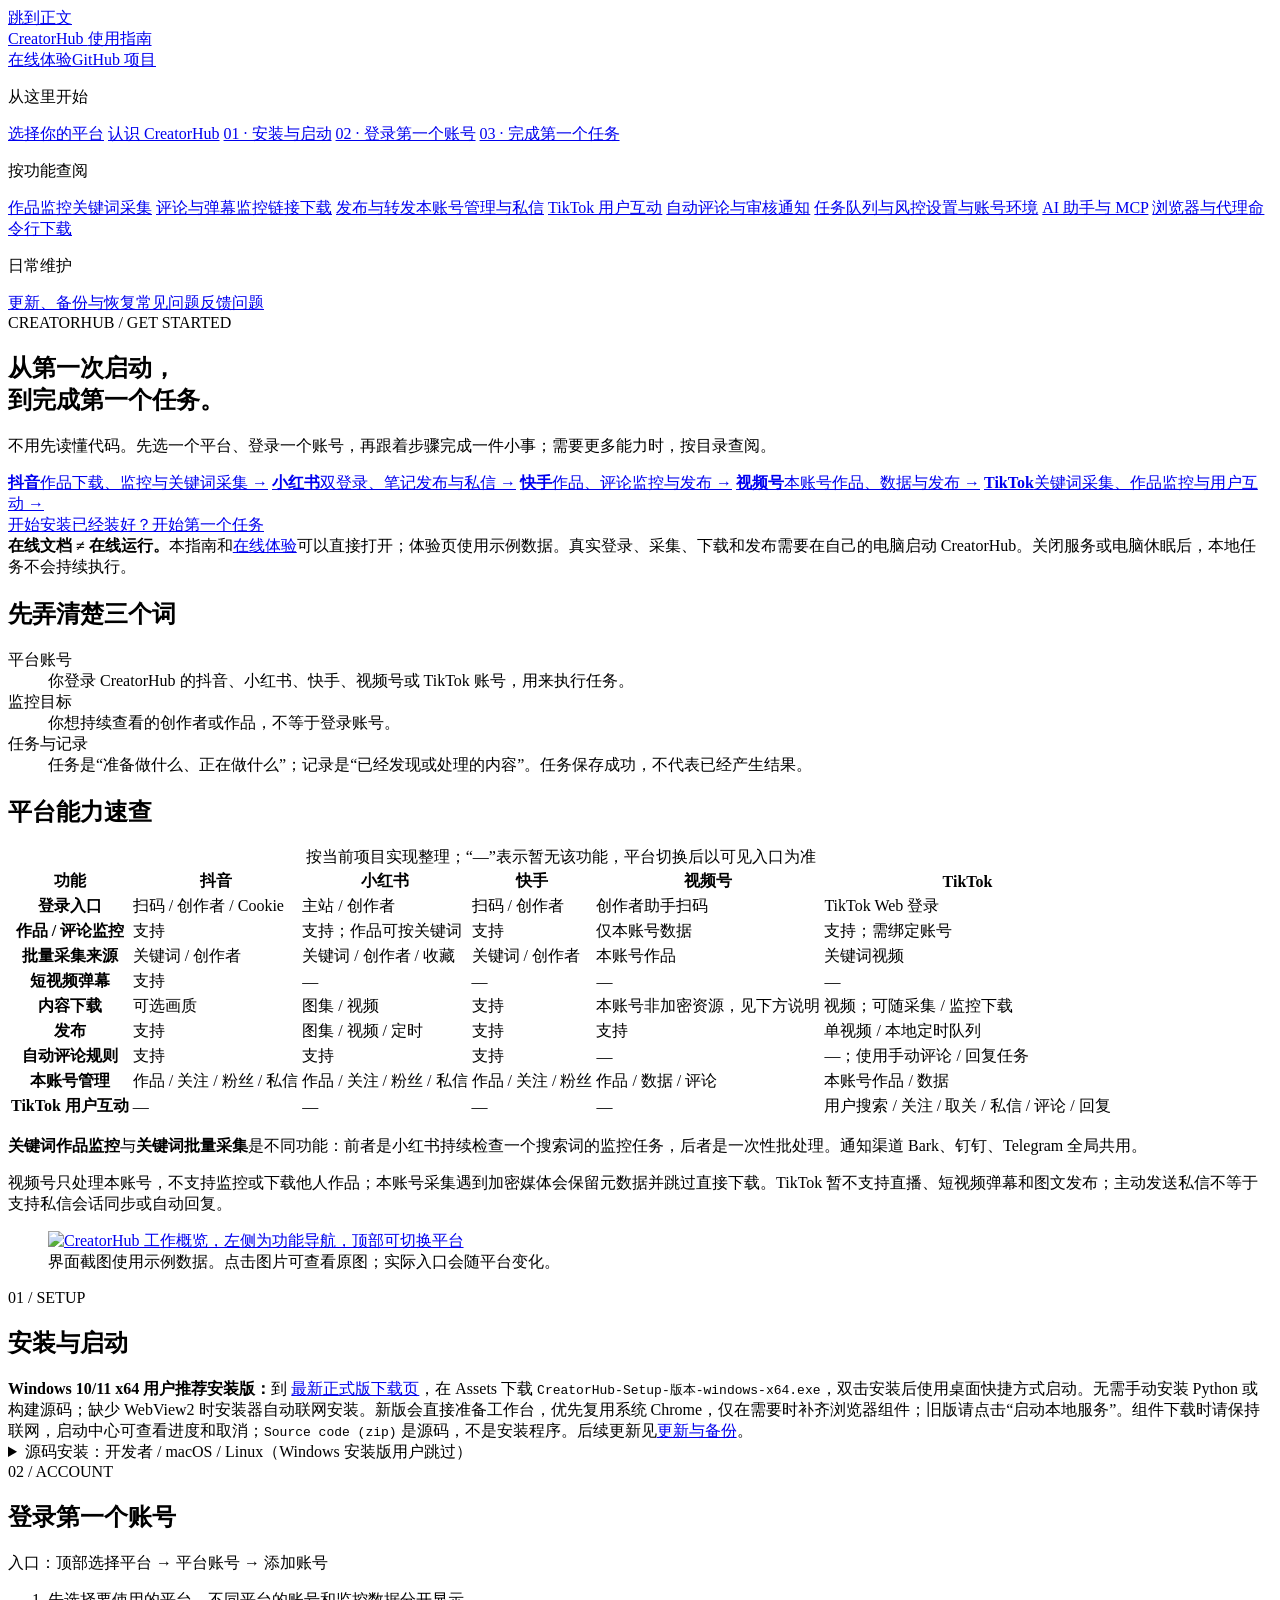
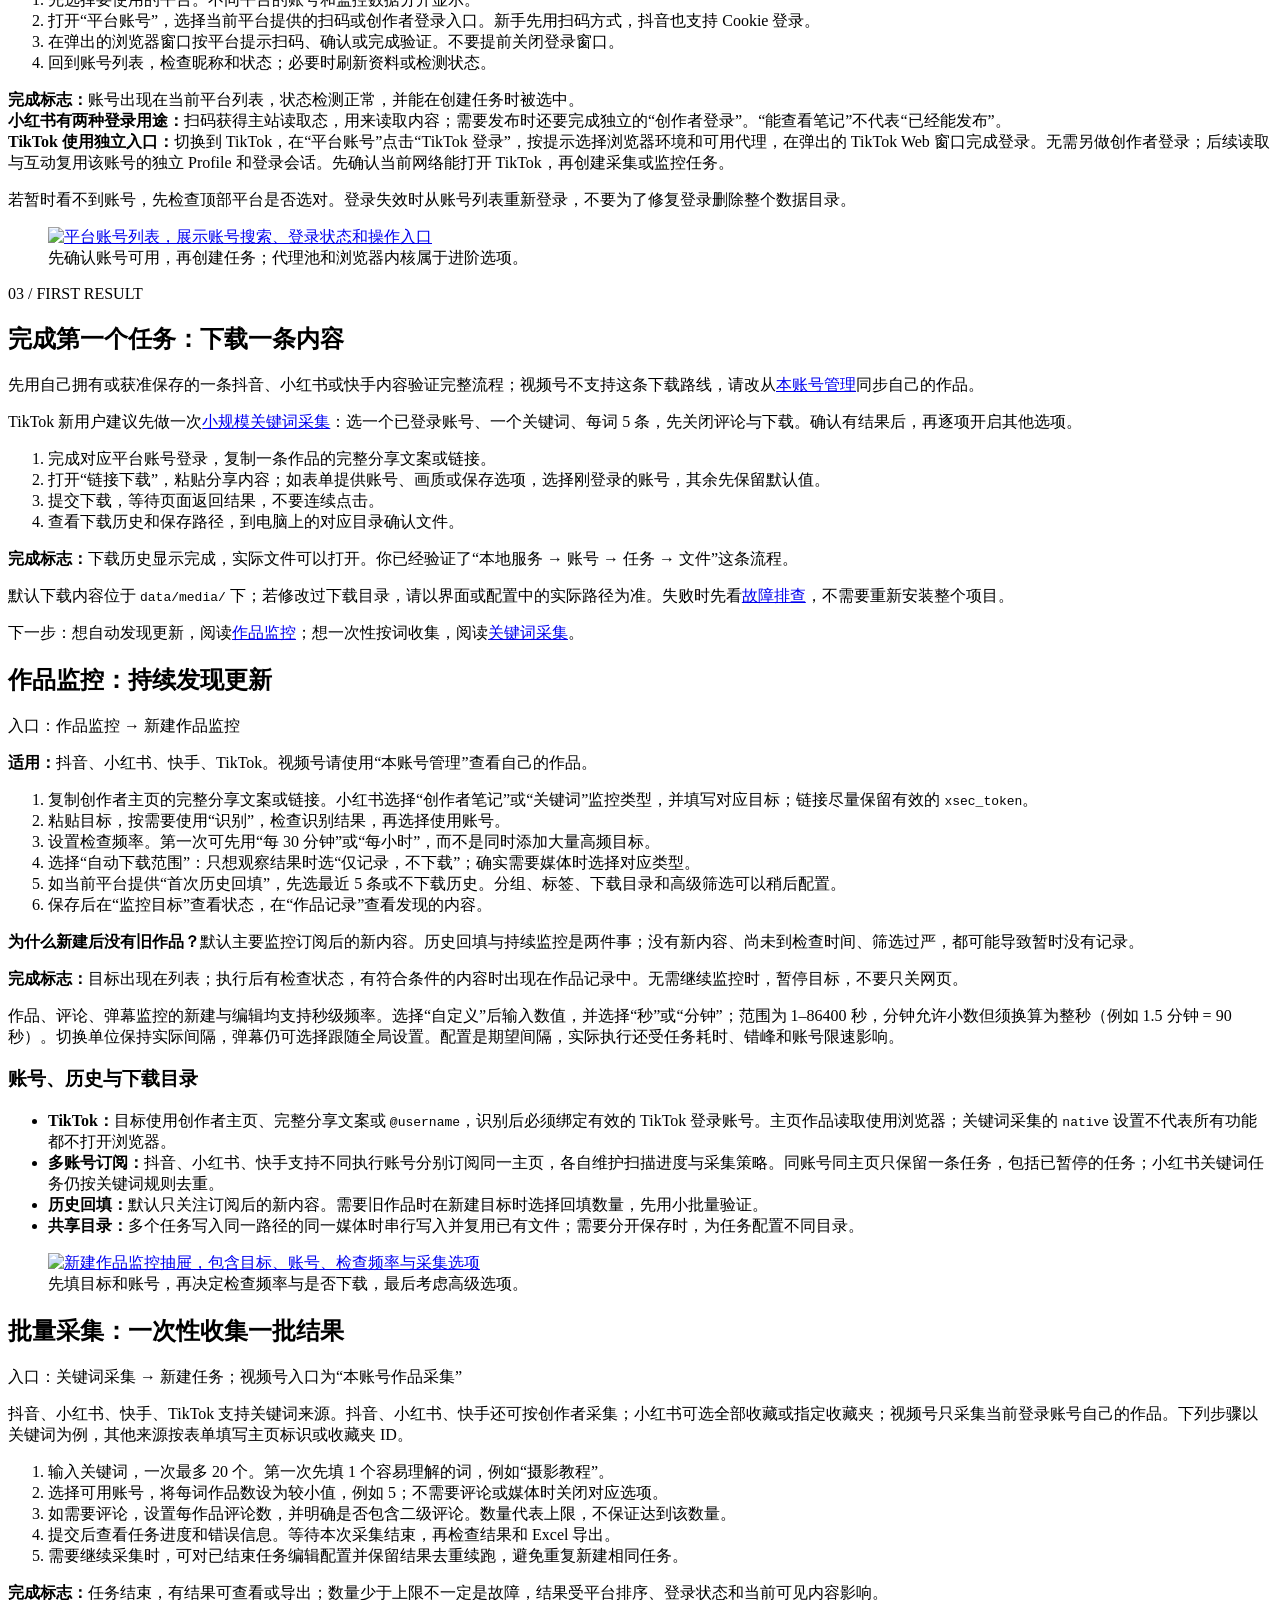
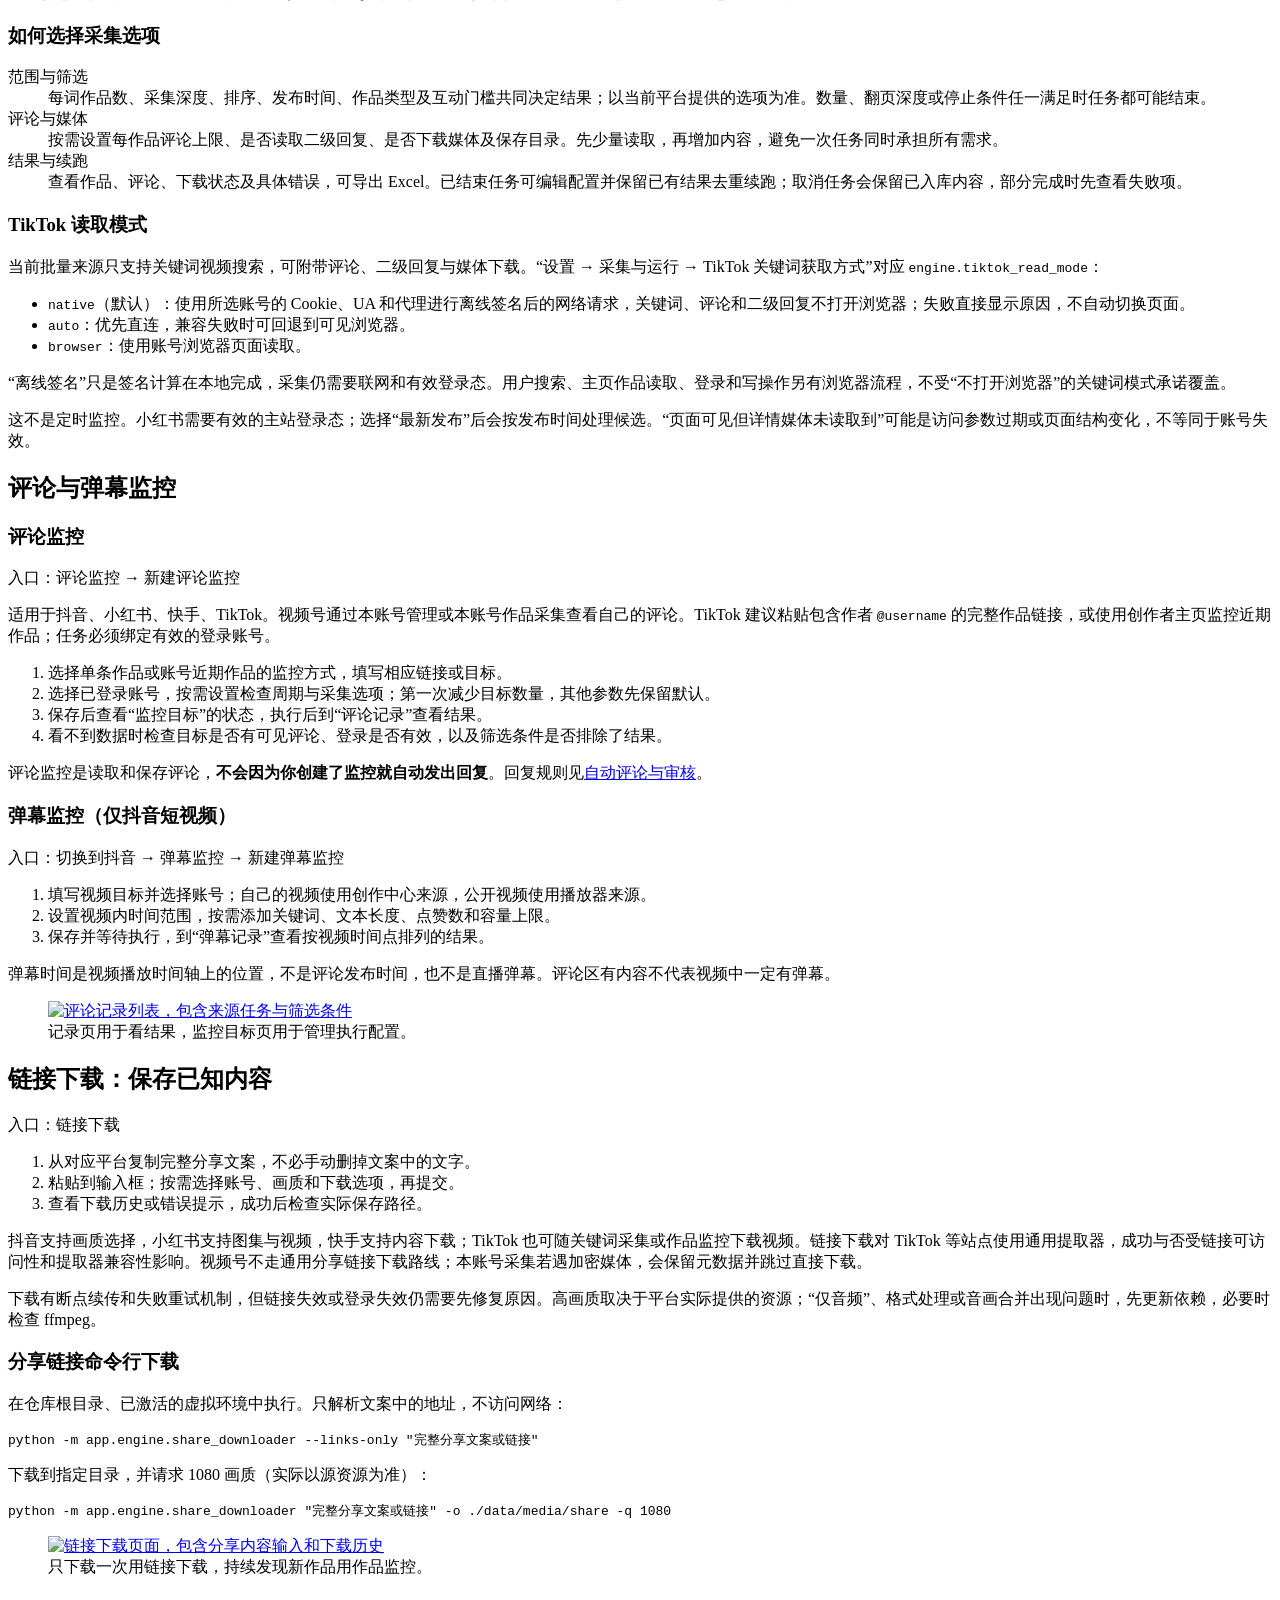
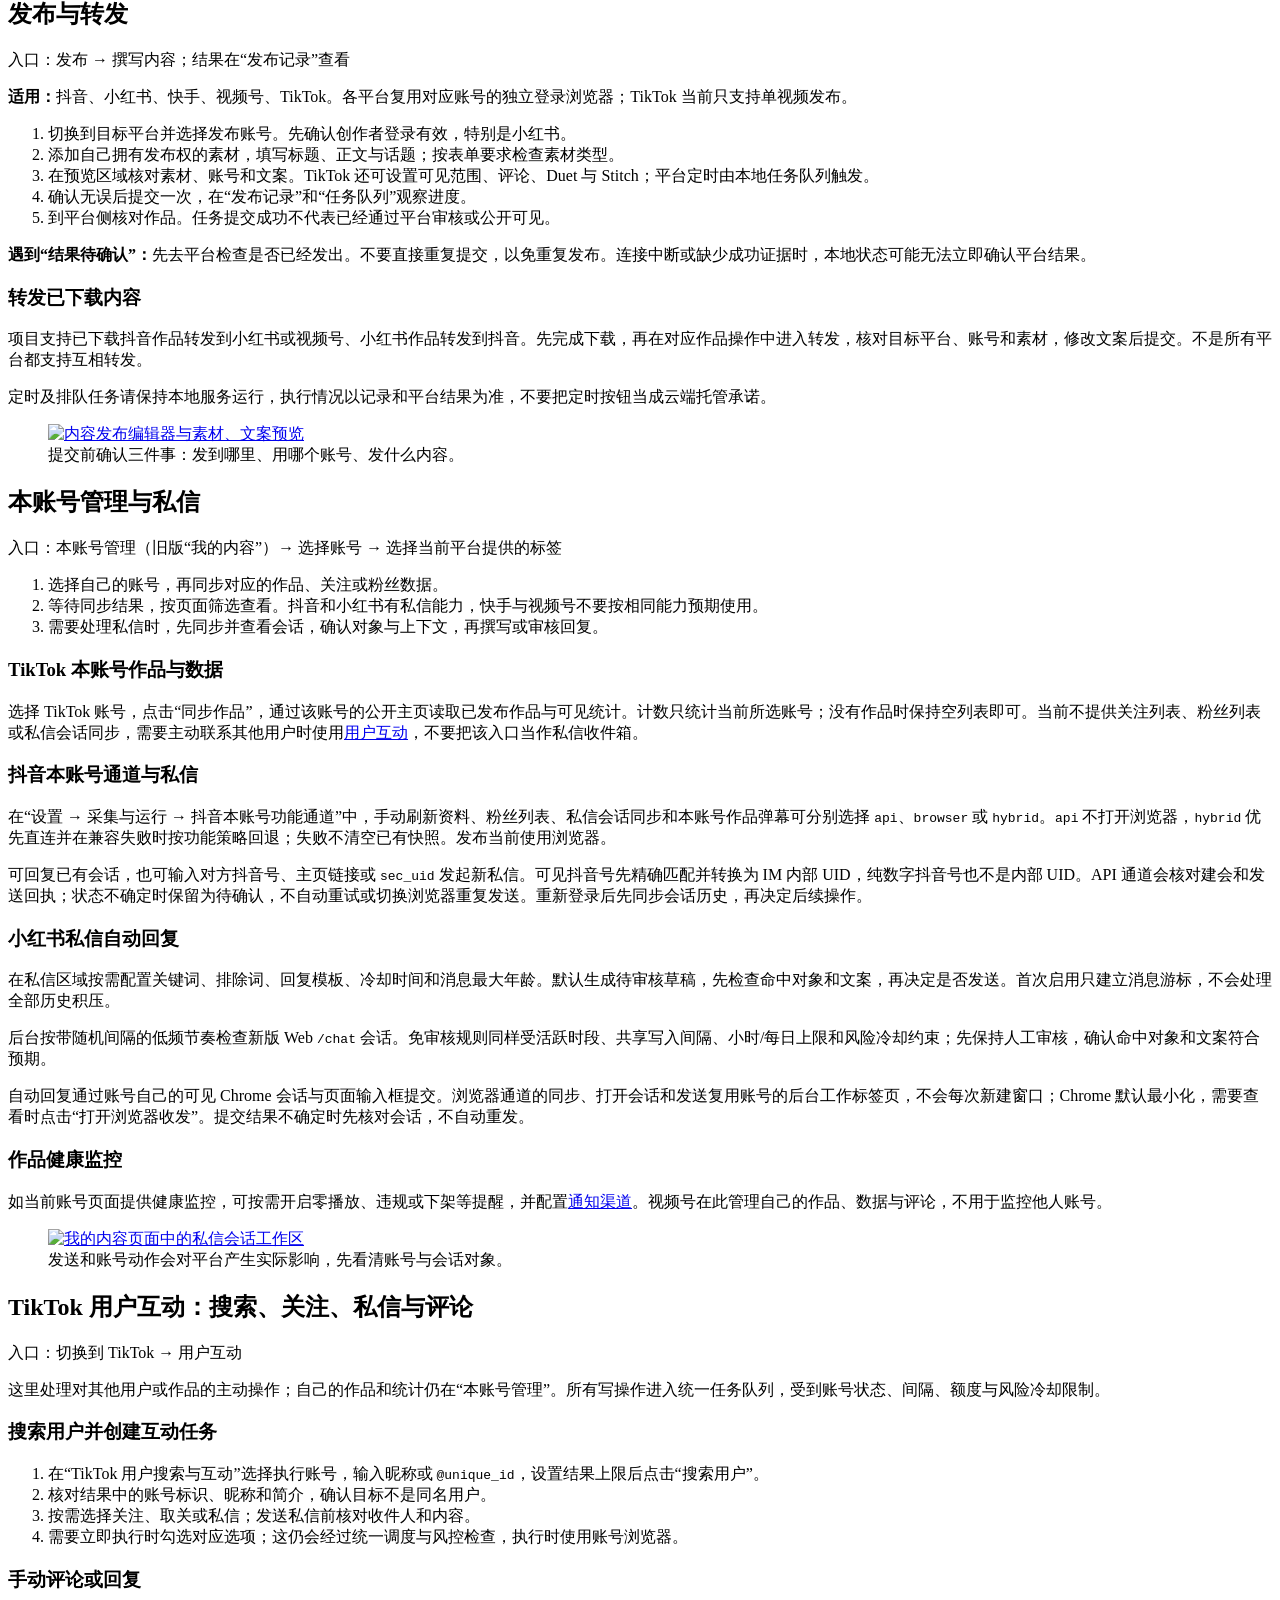
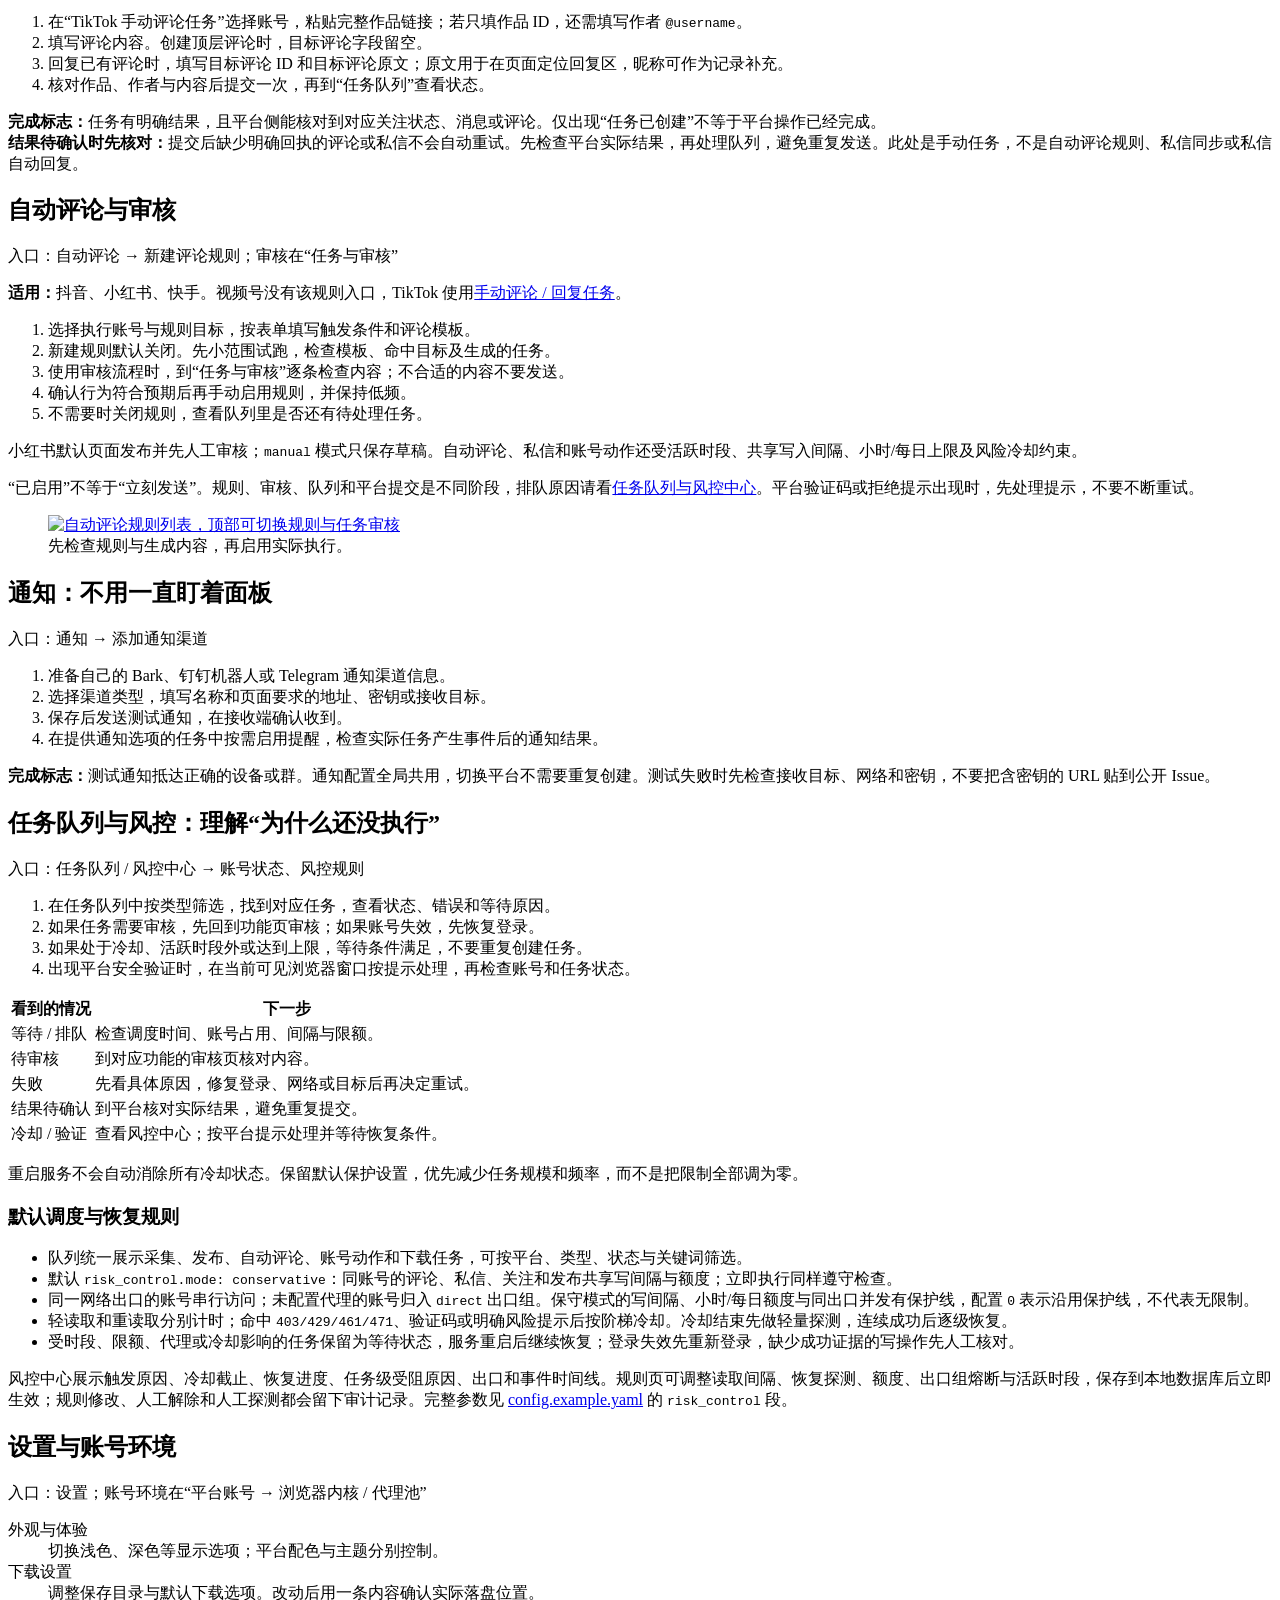
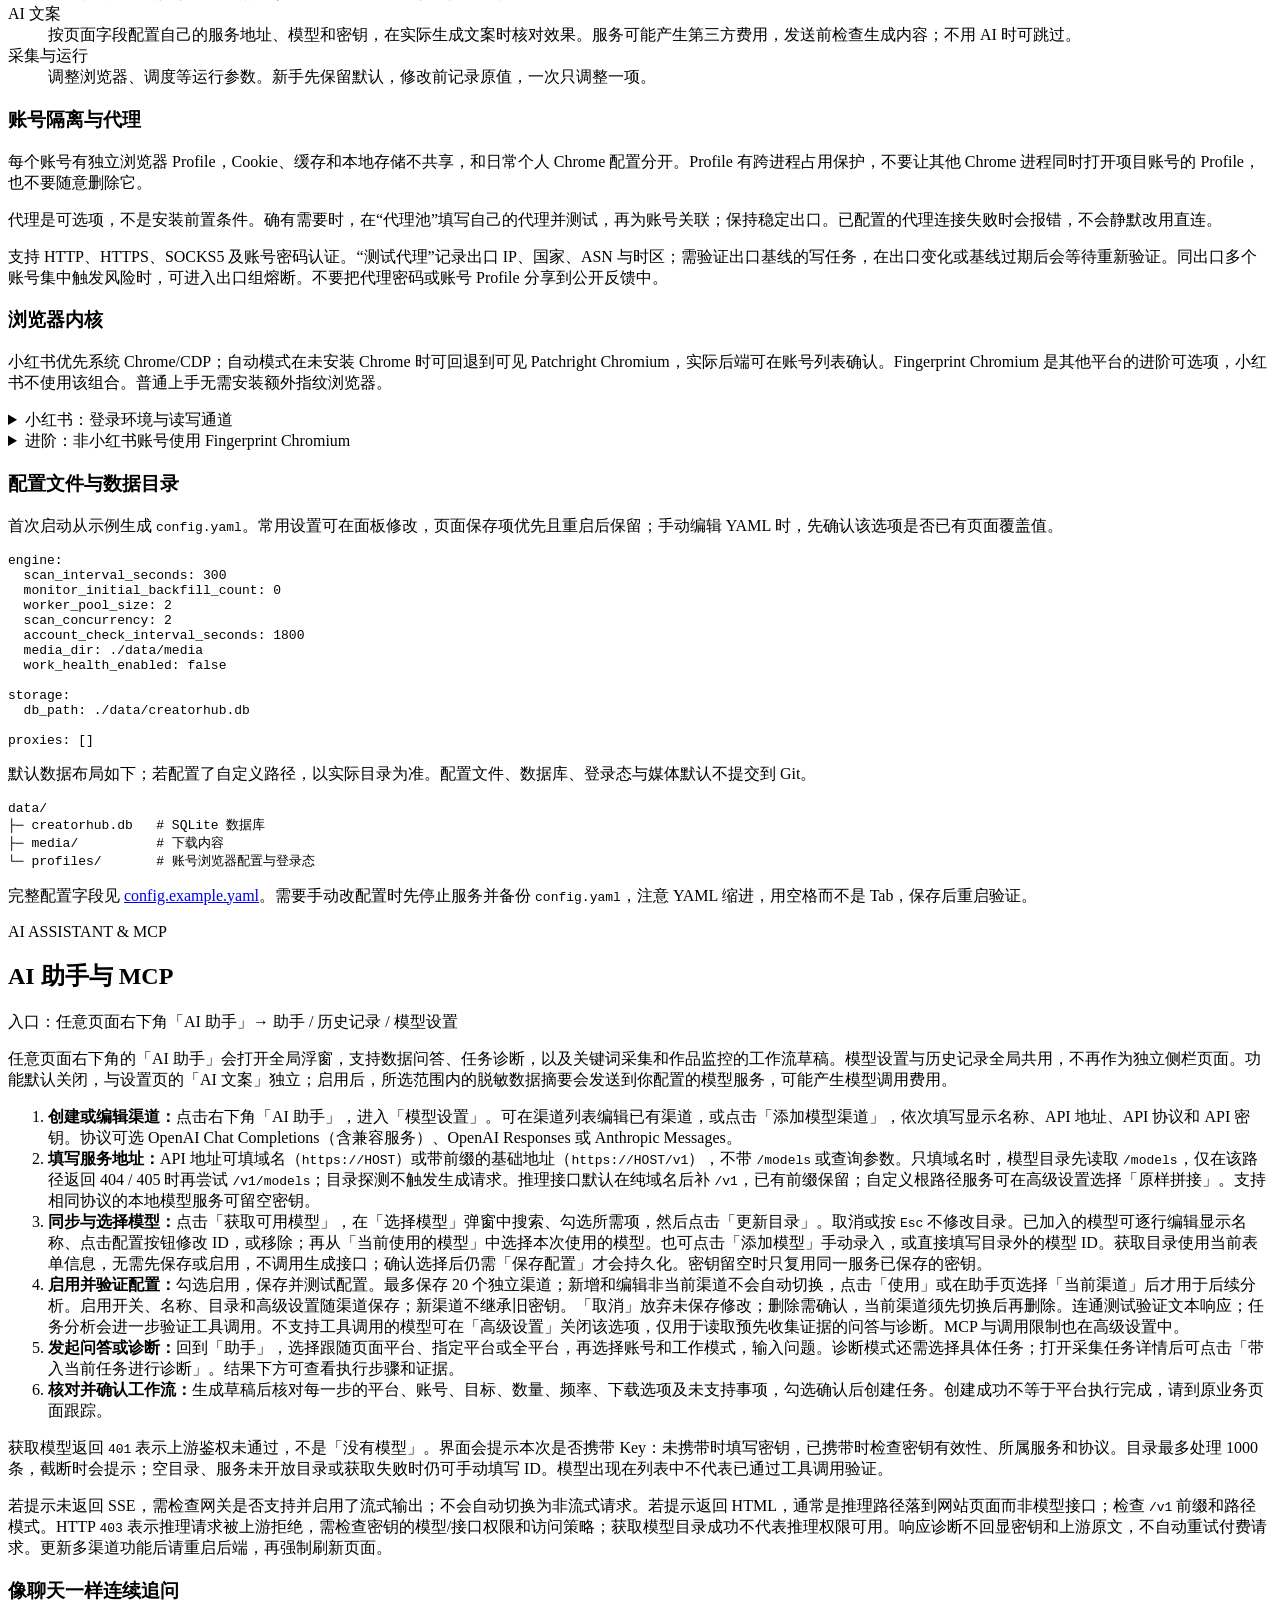
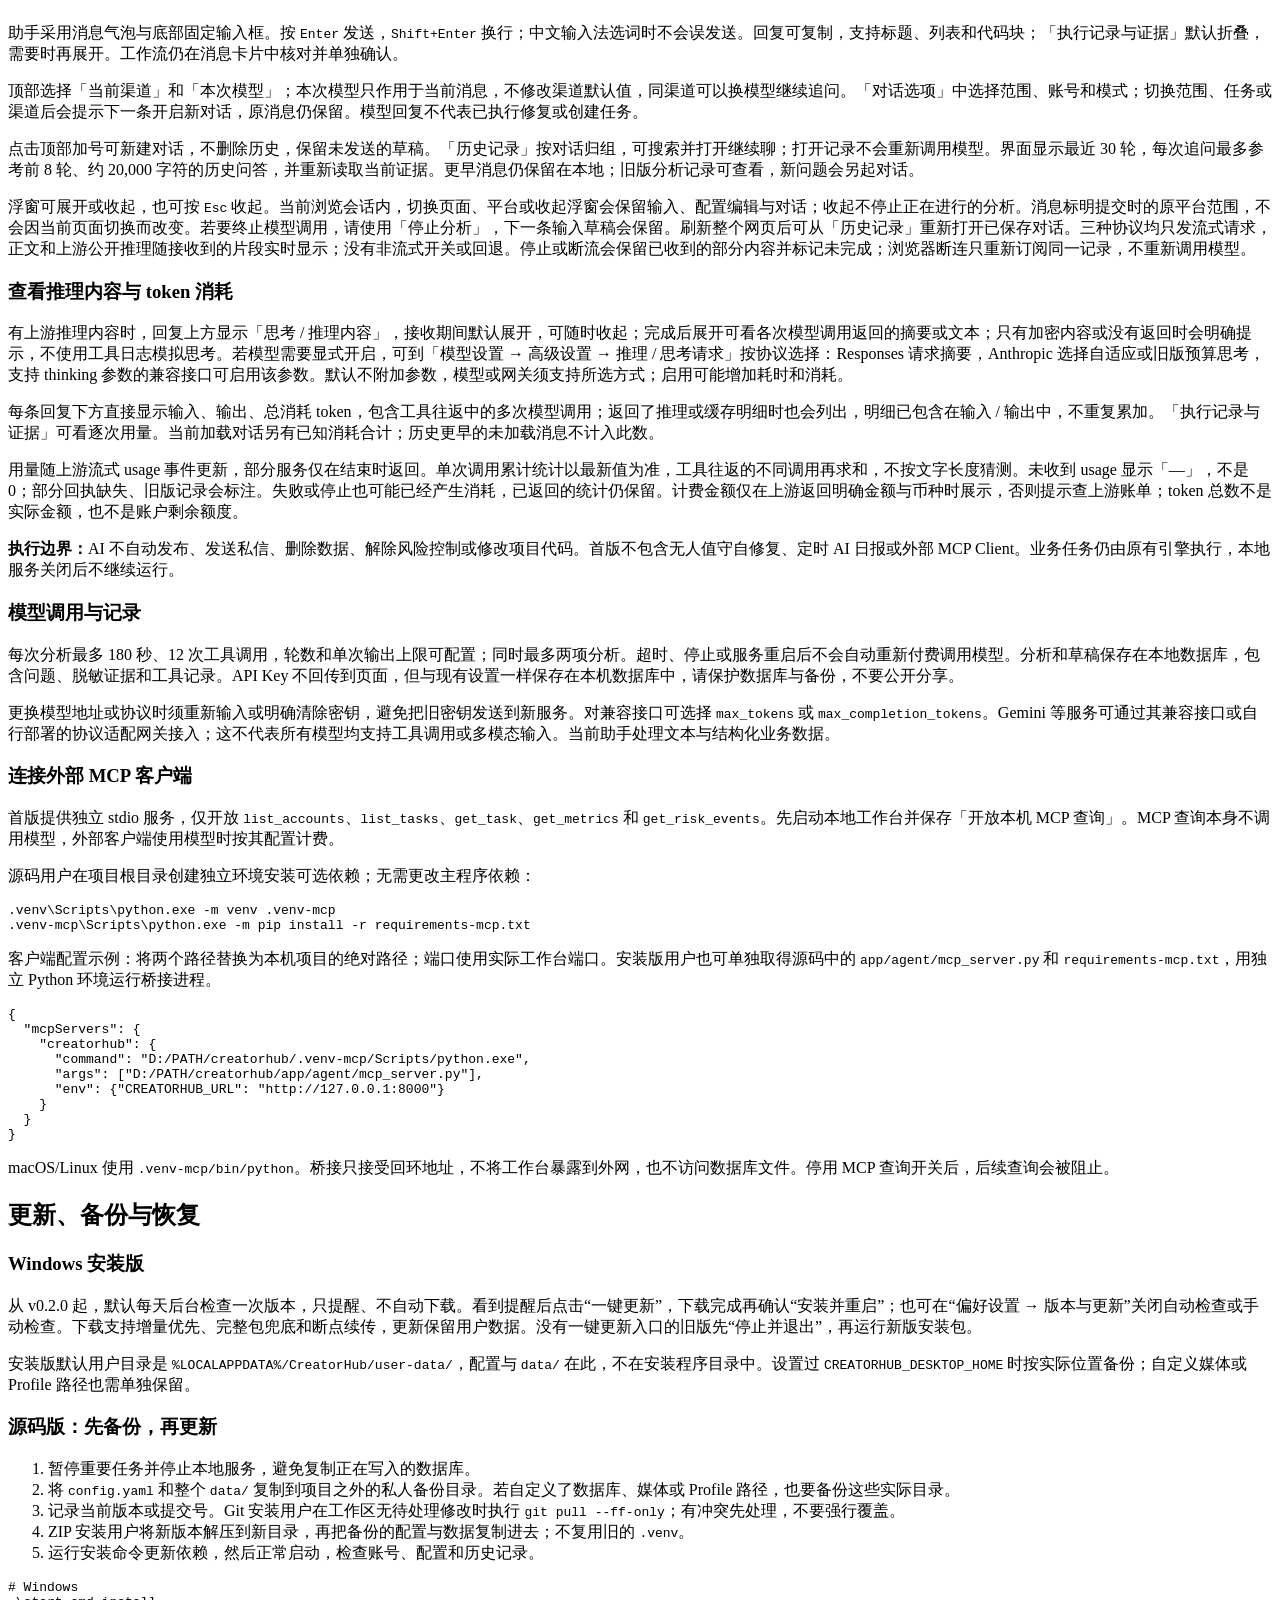
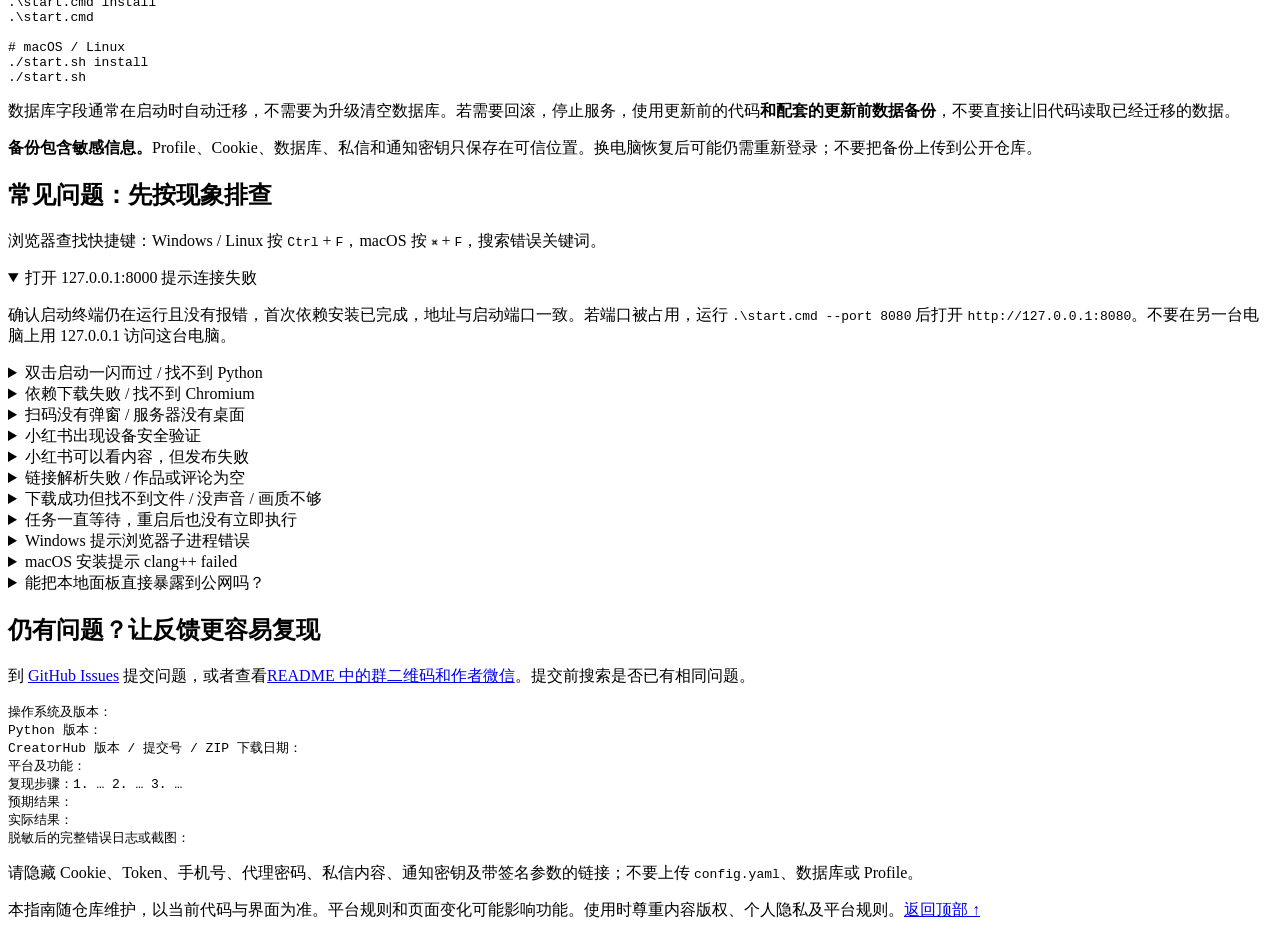
==== guide/index.html @ a4b2422e "Merge upstream AI assistant into commercial with cached license gates Preserve upstream history, com" ====
<!doctype html>
<html lang="zh-CN">
<head>
  <meta charset="utf-8">
  <meta name="viewport" content="width=device-width, initial-scale=1">
  <meta name="description" content="CreatorHub 使用指南与功能手册：抖音、小红书、快手、视频号、TikTok 的安装登录、采集监控、下载、发布互动、配置与更新。">
  <title>使用指南 · CreatorHub</title>
  <link rel="stylesheet" href="guide.css">
</head>
<body>
<a class="skip" href="#main">跳到正文</a>
<header class="topbar">
  <a class="brand" href="#welcome">CreatorHub <span>使用指南</span></a>
  <nav aria-label="站点导航"><a href="../">在线体验</a><a href="https://github.com/3441293738/creatorhub">GitHub 项目</a></nav>
</header>
<div class="layout">
  <aside>
    <nav class="toc" aria-label="文档目录">
      <p>从这里开始</p>
      <a href="#platforms">选择你的平台</a>
      <a href="#welcome">认识 CreatorHub</a>
      <a href="#install">01 · 安装与启动</a>
      <a href="#accounts">02 · 登录第一个账号</a>
      <a href="#first-task">03 · 完成第一个任务</a>
      <p>按功能查阅</p>
      <a href="#monitor">作品监控</a><a href="#collection">关键词采集</a>
      <a href="#comments">评论与弹幕监控</a><a href="#download">链接下载</a>
      <a href="#publish">发布与转发</a><a href="#my-content">本账号管理与私信</a>
      <a href="#tiktok-tools">TikTok 用户互动</a>
      <a href="#autocomment">自动评论与审核</a><a href="#notifications">通知</a>
      <a href="#queue">任务队列与风控</a><a href="#settings">设置与账号环境</a>
      <a href="#ai-agent">AI 助手与 MCP</a>
      <a href="#browser-environment">浏览器与代理</a><a href="#cli-download">命令行下载</a>
      <p>日常维护</p>
      <a href="#backup">更新、备份与恢复</a><a href="#faq">常见问题</a><a href="#help">反馈问题</a>
    </nav>
  </aside>
  <main id="main">
    <section id="welcome">
      <div class="eyebrow">CREATORHUB / GET STARTED</div>
      <h1>从第一次启动，<br>到完成第一个任务。</h1>
      <p class="lead">不用先读懂代码。先选一个平台、登录一个账号，再跟着步骤完成一件小事；需要更多能力时，按目录查阅。</p>
      <div id="platforms" class="platform-grid" aria-label="按平台开始">
        <a href="douyin/"><strong>抖音</strong><span>作品下载、监控与关键词采集 →</span></a>
        <a href="xhs/"><strong>小红书</strong><span>双登录、笔记发布与私信 →</span></a>
        <a href="kuaishou/"><strong>快手</strong><span>作品、评论监控与发布 →</span></a>
        <a href="shipinhao/"><strong>视频号</strong><span>本账号作品、数据与发布 →</span></a>
        <a href="tiktok/"><strong>TikTok</strong><span>关键词采集、作品监控与用户互动 →</span></a>
      </div>
      <div class="actions"><a class="button" href="#install">开始安装</a><a class="button secondary" href="#first-task">已经装好？开始第一个任务</a></div>
      <div class="note"><strong>在线文档 ≠ 在线运行。</strong>本指南和<a href="../">在线体验</a>可以直接打开；体验页使用示例数据。真实登录、采集、下载和发布需要在自己的电脑启动 CreatorHub。关闭服务或电脑休眠后，本地任务不会持续执行。</div>
      <h2>先弄清楚三个词</h2>
      <dl><dt>平台账号</dt><dd>你登录 CreatorHub 的抖音、小红书、快手、视频号或 TikTok 账号，用来执行任务。</dd><dt>监控目标</dt><dd>你想持续查看的创作者或作品，不等于登录账号。</dd><dt>任务与记录</dt><dd>任务是“准备做什么、正在做什么”；记录是“已经发现或处理的内容”。任务保存成功，不代表已经产生结果。</dd></dl>
      <h2>平台能力速查</h2>
      <div class="table-scroll"><table><caption>按当前项目实现整理；“—”表示暂无该功能，平台切换后以可见入口为准</caption><thead><tr><th scope="col">功能</th><th scope="col">抖音</th><th scope="col">小红书</th><th scope="col">快手</th><th scope="col">视频号</th><th scope="col">TikTok</th></tr></thead><tbody>
      <tr><th scope="row">登录入口</th><td>扫码 / 创作者 / Cookie</td><td>主站 / 创作者</td><td>扫码 / 创作者</td><td>创作者助手扫码</td><td>TikTok Web 登录</td></tr>
      <tr><th scope="row">作品 / 评论监控</th><td>支持</td><td>支持；作品可按关键词</td><td>支持</td><td>仅本账号数据</td><td>支持；需绑定账号</td></tr>
      <tr><th scope="row">批量采集来源</th><td>关键词 / 创作者</td><td>关键词 / 创作者 / 收藏</td><td>关键词 / 创作者</td><td>本账号作品</td><td>关键词视频</td></tr>
      <tr><th scope="row">短视频弹幕</th><td>支持</td><td>—</td><td>—</td><td>—</td><td>—</td></tr>
      <tr><th scope="row">内容下载</th><td>可选画质</td><td>图集 / 视频</td><td>支持</td><td>本账号非加密资源，见下方说明</td><td>视频；可随采集 / 监控下载</td></tr>
      <tr><th scope="row">发布</th><td>支持</td><td>图集 / 视频 / 定时</td><td>支持</td><td>支持</td><td>单视频 / 本地定时队列</td></tr>
      <tr><th scope="row">自动评论规则</th><td>支持</td><td>支持</td><td>支持</td><td>—</td><td>—；使用手动评论 / 回复任务</td></tr>
      <tr><th scope="row">本账号管理</th><td>作品 / 关注 / 粉丝 / 私信</td><td>作品 / 关注 / 粉丝 / 私信</td><td>作品 / 关注 / 粉丝</td><td>作品 / 数据 / 评论</td><td>本账号作品 / 数据</td></tr>
      <tr><th scope="row">TikTok 用户互动</th><td>—</td><td>—</td><td>—</td><td>—</td><td>用户搜索 / 关注 / 取关 / 私信 / 评论 / 回复</td></tr>
      </tbody></table></div>
      <p><strong>关键词作品监控</strong>与<strong>关键词批量采集</strong>是不同功能：前者是小红书持续检查一个搜索词的监控任务，后者是一次性批处理。通知渠道 Bark、钉钉、Telegram 全局共用。</p>
      <p>视频号只处理本账号，不支持监控或下载他人作品；本账号采集遇到加密媒体会保留元数据并跳过直接下载。TikTok 暂不支持直播、短视频弹幕和图文发布；主动发送私信不等于支持私信会话同步或自动回复。</p>
      <figure><a href="images/overview-douyin.png"><img src="images/overview-douyin.png" alt="CreatorHub 工作概览，左侧为功能导航，顶部可切换平台" width="1600" loading="lazy"></a><figcaption>界面截图使用示例数据。点击图片可查看原图；实际入口会随平台变化。</figcaption></figure>
    </section>

    <section id="install">
      <div class="eyebrow">01 / SETUP</div><h2>安装与启动</h2>
      <div class="note"><strong>Windows 10/11 x64 用户推荐安装版：</strong>到 <a href="https://github.com/3441293738/creatorhub/releases/latest">最新正式版下载页</a>，在 Assets 下载 <code>CreatorHub-Setup-版本-windows-x64.exe</code>，双击安装后使用桌面快捷方式启动。无需手动安装 Python 或构建源码；缺少 WebView2 时安装器自动联网安装。新版会直接准备工作台，优先复用系统 Chrome，仅在需要时补齐浏览器组件；旧版请点击“启动本地服务”。组件下载时请保持联网，启动中心可查看进度和取消；<code>Source code (zip)</code> 是源码，不是安装程序。后续更新见<a href="#backup">更新与备份</a>。</div>
      <details><summary>源码安装：开发者 / macOS / Linux（Windows 安装版用户跳过）</summary>
      <h3>准备什么？</h3>
      <ul><li>一台带桌面环境的 Windows、macOS 或 Linux 电脑，以及能正常访问对应平台的网络。</li><li>Python 3.10 或以上。Windows 安装 Python 时勾选 <code>Add Python to PATH</code>，安装后重新打开终端。</li><li>小红书用户建议准备本机稳定版 Google Chrome。首次安装会下载 Python 依赖和浏览器，请预留时间和磁盘空间。</li></ul>
      <p>数据库使用本地 SQLite，无需另外安装数据库服务。源码使用小红书 API 读取（当前默认模式）、API 发布兼容模式或前端开发构建时，需准备 Node.js 18+ 并安装项目的 Node.js 依赖；浏览器页面模式不需要先构建前端。媒体处理可选装系统 ffmpeg，未安装时使用 Python 依赖附带的版本。</p>
      <h3>第一步：下载项目</h3>
      <ol><li>打开 <a href="https://github.com/3441293738/creatorhub">GitHub 项目主页</a>。</li><li>点击 <strong>Code → Download ZIP</strong>，把压缩包完整解压到一个固定文件夹。不要在压缩包里直接启动。</li><li>打开解压后的文件夹，确认能看到 <code>start.cmd</code>、<code>start.sh</code> 和 <code>creatorhub.py</code>。</li></ol>
      <details><summary>已经会用 Git？使用克隆方式</summary><pre><code>git clone https://github.com/3441293738/creatorhub.git
cd creatorhub</code></pre><p>克隆方式便于以后更新；ZIP 方式不要求安装 Git。</p></details>
      <h3>第二步：运行启动脚本</h3>
      <h4>Windows</h4>
      <p>在项目文件夹的地址栏输入 <code>powershell</code> 并回车，打开终端后运行下面这一行。使用终端启动，报错时窗口不会一闪而过。</p>
      <pre><code>.\start.cmd</code></pre>
      <h4>macOS / Linux</h4>
      <p>在终端输入 <code>cd </code>（末尾保留空格），再把项目文件夹拖入终端，回车后运行：</p>
      <pre><code>chmod +x start.sh
./start.sh</code></pre>
      <p>首次运行会创建 <code>.venv</code>、安装依赖和 Chromium，并从示例生成 <code>config.yaml</code>。看到持续下载日志时请等待，不要反复启动。</p>
      <h3>第三步：打开本地面板</h3>
      <p>等待服务启动后，在浏览器打开 <a href="http://127.0.0.1:8000">http://127.0.0.1:8000</a>。这个地址指的是你自己的电脑，不是公共网站。</p>
      <div class="success"><strong>完成标志：</strong>能看到工作概览，切换平台、打开“平台账号”页面。第一次列表为空是正常的。</div>
      <h3>以后怎么启动、怎么停止？</h3>
      <p>下次仍在同一文件夹运行启动脚本。服务运行期间保持终端开启；停止时回到终端按 <kbd>Ctrl</kbd> + <kbd>C</kbd>。仅关闭网页并不会停止后台服务。</p>
      <details><summary>常用启动与开发命令</summary><pre><code>.\start.cmd check
.\start.cmd install
.\start.cmd --port 8080
.\start.cmd --no-open
.\start.cmd --reload</code></pre><p>依次对应环境自检、安装或更新依赖、换端口、不自动打开网页、开发热重载。换端口后访问 <code>http://127.0.0.1:8080</code>。macOS / Linux 把 <code>.\start.cmd</code> 换成 <code>./start.sh</code>。</p></details>
      <details><summary>手动安装（不使用启动脚本）</summary><pre><code>python -m venv .venv

# Windows 激活虚拟环境
.venv\Scripts\activate
# macOS / Linux 激活虚拟环境
source .venv/bin/activate

python -m pip install -r requirements.txt
python -m patchright install chromium
# 复制 config.example.yaml 为 config.yaml，再执行：
python selftest.py
python -m uvicorn app.main:app --host 127.0.0.1 --port 8000</code></pre><p>激活命令按操作系统二选一；启动服务保持单 worker。需要小红书 API 通道时，在仓库根目录额外运行 <code>npm install</code>。</p></details>
      </details>
    </section>

    <section id="accounts">
      <div class="eyebrow">02 / ACCOUNT</div><h2>登录第一个账号</h2>
      <p class="path">入口：顶部选择平台 → 平台账号 → 添加账号</p>
      <ol><li>先选择要使用的平台。不同平台的账号和监控数据分开显示。</li><li>打开“平台账号”，选择当前平台提供的扫码或创作者登录入口。新手先用扫码方式，抖音也支持 Cookie 登录。</li><li>在弹出的浏览器窗口按平台提示扫码、确认或完成验证。不要提前关闭登录窗口。</li><li>回到账号列表，检查昵称和状态；必要时刷新资料或检测状态。</li></ol>
      <div class="success"><strong>完成标志：</strong>账号出现在当前平台列表，状态检测正常，并能在创建任务时被选中。</div>
      <div class="note"><strong>小红书有两种登录用途：</strong>扫码获得主站读取态，用来读取内容；需要发布时还要完成独立的“创作者登录”。“能查看笔记”不代表“已经能发布”。</div>
      <div class="note"><strong>TikTok 使用独立入口：</strong>切换到 TikTok，在“平台账号”点击“TikTok 登录”，按提示选择浏览器环境和可用代理，在弹出的 TikTok Web 窗口完成登录。无需另做创作者登录；后续读取与互动复用该账号的独立 Profile 和登录会话。先确认当前网络能打开 TikTok，再创建采集或监控任务。</div>
      <p>若暂时看不到账号，先检查顶部平台是否选对。登录失效时从账号列表重新登录，不要为了修复登录删除整个数据目录。</p>
      <figure><a href="images/accounts-list.png"><img src="images/accounts-list.png" alt="平台账号列表，展示账号搜索、登录状态和操作入口" width="1600" loading="lazy"></a><figcaption>先确认账号可用，再创建任务；代理池和浏览器内核属于进阶选项。</figcaption></figure>
    </section>

    <section id="first-task">
      <div class="eyebrow">03 / FIRST RESULT</div><h2>完成第一个任务：下载一条内容</h2>
      <p>先用自己拥有或获准保存的一条抖音、小红书或快手内容验证完整流程；视频号不支持这条下载路线，请改从<a href="#my-content">本账号管理</a>同步自己的作品。</p>
      <p>TikTok 新用户建议先做一次<a href="tiktok/">小规模关键词采集</a>：选一个已登录账号、一个关键词、每词 5 条，先关闭评论与下载。确认有结果后，再逐项开启其他选项。</p>
      <ol><li>完成对应平台账号登录，复制一条作品的完整分享文案或链接。</li><li>打开“链接下载”，粘贴分享内容；如表单提供账号、画质或保存选项，选择刚登录的账号，其余先保留默认值。</li><li>提交下载，等待页面返回结果，不要连续点击。</li><li>查看下载历史和保存路径，到电脑上的对应目录确认文件。</li></ol>
      <div class="success"><strong>完成标志：</strong>下载历史显示完成，实际文件可以打开。你已经验证了“本地服务 → 账号 → 任务 → 文件”这条流程。</div>
      <p>默认下载内容位于 <code>data/media/</code> 下；若修改过下载目录，请以界面或配置中的实际路径为准。失败时先看<a href="#faq">故障排查</a>，不需要重新安装整个项目。</p>
      <p>下一步：想自动发现更新，阅读<a href="#monitor">作品监控</a>；想一次性按词收集，阅读<a href="#collection">关键词采集</a>。</p>
    </section>

    <section id="monitor">
      <h2>作品监控：持续发现更新</h2><p class="path">入口：作品监控 → 新建作品监控</p>
      <p><strong>适用：</strong>抖音、小红书、快手、TikTok。视频号请使用“本账号管理”查看自己的作品。</p>
      <ol><li>复制创作者主页的完整分享文案或链接。小红书选择“创作者笔记”或“关键词”监控类型，并填写对应目标；链接尽量保留有效的 <code>xsec_token</code>。</li><li>粘贴目标，按需要使用“识别”，检查识别结果，再选择使用账号。</li><li>设置检查频率。第一次可先用“每 30 分钟”或“每小时”，而不是同时添加大量高频目标。</li><li>选择“自动下载范围”：只想观察结果时选“仅记录，不下载”；确实需要媒体时选择对应类型。</li><li>如当前平台提供“首次历史回填”，先选最近 5 条或不下载历史。分组、标签、下载目录和高级筛选可以稍后配置。</li><li>保存后在“监控目标”查看状态，在“作品记录”查看发现的内容。</li></ol>
      <div class="note"><strong>为什么新建后没有旧作品？</strong>默认主要监控订阅后的新内容。历史回填与持续监控是两件事；没有新内容、尚未到检查时间、筛选过严，都可能导致暂时没有记录。</div>
      <p><strong>完成标志：</strong>目标出现在列表；执行后有检查状态，有符合条件的内容时出现在作品记录中。无需继续监控时，暂停目标，不要只关网页。</p>
      <p>作品、评论、弹幕监控的新建与编辑均支持秒级频率。选择“自定义”后输入数值，并选择“秒”或“分钟”；范围为 1–86400 秒，分钟允许小数但须换算为整秒（例如 1.5 分钟 = 90 秒）。切换单位保持实际间隔，弹幕仍可选择跟随全局设置。配置是期望间隔，实际执行还受任务耗时、错峰和账号限速影响。</p>
      <h3>账号、历史与下载目录</h3>
      <ul><li><strong>TikTok：</strong>目标使用创作者主页、完整分享文案或 <code>@username</code>，识别后必须绑定有效的 TikTok 登录账号。主页作品读取使用浏览器；关键词采集的 <code>native</code> 设置不代表所有功能都不打开浏览器。</li><li><strong>多账号订阅：</strong>抖音、小红书、快手支持不同执行账号分别订阅同一主页，各自维护扫描进度与采集策略。同账号同主页只保留一条任务，包括已暂停的任务；小红书关键词任务仍按关键词规则去重。</li><li><strong>历史回填：</strong>默认只关注订阅后的新内容。需要旧作品时在新建目标时选择回填数量，先用小批量验证。</li><li><strong>共享目录：</strong>多个任务写入同一路径的同一媒体时串行写入并复用已有文件；需要分开保存时，为任务配置不同目录。</li></ul>
      <figure><a href="images/monitor-create.png"><img src="images/monitor-create.png" alt="新建作品监控抽屉，包含目标、账号、检查频率与采集选项" width="1600" loading="lazy"></a><figcaption>先填目标和账号，再决定检查频率与是否下载，最后考虑高级选项。</figcaption></figure>
    </section>

    <section id="collection">
      <h2>批量采集：一次性收集一批结果</h2><p class="path">入口：关键词采集 → 新建任务；视频号入口为“本账号作品采集”</p>
      <p>抖音、小红书、快手、TikTok 支持关键词来源。抖音、小红书、快手还可按创作者采集；小红书可选全部收藏或指定收藏夹；视频号只采集当前登录账号自己的作品。下列步骤以关键词为例，其他来源按表单填写主页标识或收藏夹 ID。</p>
      <ol><li>输入关键词，一次最多 20 个。第一次先填 1 个容易理解的词，例如“摄影教程”。</li><li>选择可用账号，将每词作品数设为较小值，例如 5；不需要评论或媒体时关闭对应选项。</li><li>如需要评论，设置每作品评论数，并明确是否包含二级评论。数量代表上限，不保证达到该数量。</li><li>提交后查看任务进度和错误信息。等待本次采集结束，再检查结果和 Excel 导出。</li><li>需要继续采集时，可对已结束任务编辑配置并保留结果去重续跑，避免重复新建相同任务。</li></ol>
      <p><strong>完成标志：</strong>任务结束，有结果可查看或导出；数量少于上限不一定是故障，结果受平台排序、登录状态和当前可见内容影响。</p>
      <h3>如何选择采集选项</h3>
      <dl><dt>范围与筛选</dt><dd>每词作品数、采集深度、排序、发布时间、作品类型及互动门槛共同决定结果；以当前平台提供的选项为准。数量、翻页深度或停止条件任一满足时任务都可能结束。</dd><dt>评论与媒体</dt><dd>按需设置每作品评论上限、是否读取二级回复、是否下载媒体及保存目录。先少量读取，再增加内容，避免一次任务同时承担所有需求。</dd><dt>结果与续跑</dt><dd>查看作品、评论、下载状态及具体错误，可导出 Excel。已结束任务可编辑配置并保留已有结果去重续跑；取消任务会保留已入库内容，部分完成时先查看失败项。</dd></dl>
      <h3>TikTok 读取模式</h3>
      <p>当前批量来源只支持关键词视频搜索，可附带评论、二级回复与媒体下载。“设置 → 采集与运行 → TikTok 关键词获取方式”对应 <code>engine.tiktok_read_mode</code>：</p>
      <ul><li><code>native</code>（默认）：使用所选账号的 Cookie、UA 和代理进行离线签名后的网络请求，关键词、评论和二级回复不打开浏览器；失败直接显示原因，不自动切换页面。</li><li><code>auto</code>：优先直连，兼容失败时可回退到可见浏览器。</li><li><code>browser</code>：使用账号浏览器页面读取。</li></ul>
      <p>“离线签名”只是签名计算在本地完成，采集仍需要联网和有效登录态。用户搜索、主页作品读取、登录和写操作另有浏览器流程，不受“不打开浏览器”的关键词模式承诺覆盖。</p>
      <div class="note">这不是定时监控。小红书需要有效的主站登录态；选择“最新发布”后会按发布时间处理候选。“页面可见但详情媒体未读取到”可能是访问参数过期或页面结构变化，不等同于账号失效。</div>
    </section>

    <section id="comments">
      <h2>评论与弹幕监控</h2>
      <h3>评论监控</h3><p class="path">入口：评论监控 → 新建评论监控</p>
      <p>适用于抖音、小红书、快手、TikTok。视频号通过本账号管理或本账号作品采集查看自己的评论。TikTok 建议粘贴包含作者 <code>@username</code> 的完整作品链接，或使用创作者主页监控近期作品；任务必须绑定有效的登录账号。</p>
      <ol><li>选择单条作品或账号近期作品的监控方式，填写相应链接或目标。</li><li>选择已登录账号，按需设置检查周期与采集选项；第一次减少目标数量，其他参数先保留默认。</li><li>保存后查看“监控目标”的状态，执行后到“评论记录”查看结果。</li><li>看不到数据时检查目标是否有可见评论、登录是否有效，以及筛选条件是否排除了结果。</li></ol>
      <p>评论监控是读取和保存评论，<strong>不会因为你创建了监控就自动发出回复</strong>。回复规则见<a href="#autocomment">自动评论与审核</a>。</p>
      <h3>弹幕监控（仅抖音短视频）</h3><p class="path">入口：切换到抖音 → 弹幕监控 → 新建弹幕监控</p>
      <ol><li>填写视频目标并选择账号；自己的视频使用创作中心来源，公开视频使用播放器来源。</li><li>设置视频内时间范围，按需添加关键词、文本长度、点赞数和容量上限。</li><li>保存并等待执行，到“弹幕记录”查看按视频时间点排列的结果。</li></ol>
      <p>弹幕时间是视频播放时间轴上的位置，不是评论发布时间，也不是直播弹幕。评论区有内容不代表视频中一定有弹幕。</p>
      <figure><a href="images/monitor-comments.png"><img src="images/monitor-comments.png" alt="评论记录列表，包含来源任务与筛选条件" width="1600" loading="lazy"></a><figcaption>记录页用于看结果，监控目标页用于管理执行配置。</figcaption></figure>
    </section>

    <section id="download">
      <h2>链接下载：保存已知内容</h2><p class="path">入口：链接下载</p>
      <ol><li>从对应平台复制完整分享文案，不必手动删掉文案中的文字。</li><li>粘贴到输入框；按需选择账号、画质和下载选项，再提交。</li><li>查看下载历史或错误提示，成功后检查实际保存路径。</li></ol>
      <p>抖音支持画质选择，小红书支持图集与视频，快手支持内容下载；TikTok 也可随关键词采集或作品监控下载视频。链接下载对 TikTok 等站点使用通用提取器，成功与否受链接可访问性和提取器兼容性影响。视频号不走通用分享链接下载路线；本账号采集若遇加密媒体，会保留元数据并跳过直接下载。</p>
      <p>下载有断点续传和失败重试机制，但链接失效或登录失效仍需要先修复原因。高画质取决于平台实际提供的资源；“仅音频”、格式处理或音画合并出现问题时，先更新依赖，必要时检查 ffmpeg。</p>
      <h3 id="cli-download">分享链接命令行下载</h3>
      <p>在仓库根目录、已激活的虚拟环境中执行。只解析文案中的地址，不访问网络：</p>
      <pre><code>python -m app.engine.share_downloader --links-only "完整分享文案或链接"</code></pre>
      <p>下载到指定目录，并请求 1080 画质（实际以源资源为准）：</p>
      <pre><code>python -m app.engine.share_downloader "完整分享文案或链接" -o ./data/media/share -q 1080</code></pre>
      <figure><a href="images/share-download.png"><img src="images/share-download.png" alt="链接下载页面，包含分享内容输入和下载历史" width="1600" loading="lazy"></a><figcaption>只下载一次用链接下载，持续发现新作品用作品监控。</figcaption></figure>
    </section>

    <section id="publish">
      <h2>发布与转发</h2><p class="path">入口：发布 → 撰写内容；结果在“发布记录”查看</p>
      <p><strong>适用：</strong>抖音、小红书、快手、视频号、TikTok。各平台复用对应账号的独立登录浏览器；TikTok 当前只支持单视频发布。</p>
      <ol><li>切换到目标平台并选择发布账号。先确认创作者登录有效，特别是小红书。</li><li>添加自己拥有发布权的素材，填写标题、正文与话题；按表单要求检查素材类型。</li><li>在预览区域核对素材、账号和文案。TikTok 还可设置可见范围、评论、Duet 与 Stitch；平台定时由本地任务队列触发。</li><li>确认无误后提交一次，在“发布记录”和“任务队列”观察进度。</li><li>到平台侧核对作品。任务提交成功不代表已经通过平台审核或公开可见。</li></ol>
      <div class="note"><strong>遇到“结果待确认”：</strong>先去平台检查是否已经发出。不要直接重复提交，以免重复发布。连接中断或缺少成功证据时，本地状态可能无法立即确认平台结果。</div>
      <h3>转发已下载内容</h3><p>项目支持已下载抖音作品转发到小红书或视频号、小红书作品转发到抖音。先完成下载，再在对应作品操作中进入转发，核对目标平台、账号和素材，修改文案后提交。不是所有平台都支持互相转发。</p>
      <p>定时及排队任务请保持本地服务运行，执行情况以记录和平台结果为准，不要把定时按钮当成云端托管承诺。</p>
      <figure><a href="images/publish-workflow.png"><img src="images/publish-workflow.png" alt="内容发布编辑器与素材、文案预览" width="1600" loading="lazy"></a><figcaption>提交前确认三件事：发到哪里、用哪个账号、发什么内容。</figcaption></figure>
    </section>

    <section id="my-content">
      <h2>本账号管理与私信</h2><p class="path">入口：本账号管理（旧版“我的内容”）→ 选择账号 → 选择当前平台提供的标签</p>
      <ol><li>选择自己的账号，再同步对应的作品、关注或粉丝数据。</li><li>等待同步结果，按页面筛选查看。抖音和小红书有私信能力，快手与视频号不要按相同能力预期使用。</li><li>需要处理私信时，先同步并查看会话，确认对象与上下文，再撰写或审核回复。</li></ol>
      <h3>TikTok 本账号作品与数据</h3>
      <p>选择 TikTok 账号，点击“同步作品”，通过该账号的公开主页读取已发布作品与可见统计。计数只统计当前所选账号；没有作品时保持空列表即可。当前不提供关注列表、粉丝列表或私信会话同步，需要主动联系其他用户时使用<a href="#tiktok-tools">用户互动</a>，不要把该入口当作私信收件箱。</p>
      <h3>抖音本账号通道与私信</h3>
      <p>在“设置 → 采集与运行 → 抖音本账号功能通道”中，手动刷新资料、粉丝列表、私信会话同步和本账号作品弹幕可分别选择 <code>api</code>、<code>browser</code> 或 <code>hybrid</code>。<code>api</code> 不打开浏览器，<code>hybrid</code> 优先直连并在兼容失败时按功能策略回退；失败不清空已有快照。发布当前使用浏览器。</p>
      <p>可回复已有会话，也可输入对方抖音号、主页链接或 <code>sec_uid</code> 发起新私信。可见抖音号先精确匹配并转换为 IM 内部 UID，纯数字抖音号也不是内部 UID。API 通道会核对建会和发送回执；状态不确定时保留为待确认，不自动重试或切换浏览器重复发送。重新登录后先同步会话历史，再决定后续操作。</p>
      <h3>小红书私信自动回复</h3><p>在私信区域按需配置关键词、排除词、回复模板、冷却时间和消息最大年龄。默认生成待审核草稿，先检查命中对象和文案，再决定是否发送。首次启用只建立消息游标，不会处理全部历史积压。</p>
      <p>后台按带随机间隔的低频节奏检查新版 Web <code>/chat</code> 会话。免审核规则同样受活跃时段、共享写入间隔、小时/每日上限和风险冷却约束；先保持人工审核，确认命中对象和文案符合预期。</p>
      <p>自动回复通过账号自己的可见 Chrome 会话与页面输入框提交。浏览器通道的同步、打开会话和发送复用账号的后台工作标签页，不会每次新建窗口；Chrome 默认最小化，需要查看时点击“打开浏览器收发”。提交结果不确定时先核对会话，不自动重发。</p>
      <h3>作品健康监控</h3><p>如当前账号页面提供健康监控，可按需开启零播放、违规或下架等提醒，并配置<a href="#notifications">通知渠道</a>。视频号在此管理自己的作品、数据与评论，不用于监控他人账号。</p>
      <figure><a href="images/account-hub-dm.png"><img src="images/account-hub-dm.png" alt="我的内容页面中的私信会话工作区" width="1600" loading="lazy"></a><figcaption>发送和账号动作会对平台产生实际影响，先看清账号与会话对象。</figcaption></figure>
    </section>

    <section id="tiktok-tools">
      <h2>TikTok 用户互动：搜索、关注、私信与评论</h2><p class="path">入口：切换到 TikTok → 用户互动</p>
      <p>这里处理对其他用户或作品的主动操作；自己的作品和统计仍在“本账号管理”。所有写操作进入统一任务队列，受到账号状态、间隔、额度与风险冷却限制。</p>
      <h3>搜索用户并创建互动任务</h3>
      <ol><li>在“TikTok 用户搜索与互动”选择执行账号，输入昵称或 <code>@unique_id</code>，设置结果上限后点击“搜索用户”。</li><li>核对结果中的账号标识、昵称和简介，确认目标不是同名用户。</li><li>按需选择关注、取关或私信；发送私信前核对收件人和内容。</li><li>需要立即执行时勾选对应选项；这仍会经过统一调度与风控检查，执行时使用账号浏览器。</li></ol>
      <h3>手动评论或回复</h3>
      <ol><li>在“TikTok 手动评论任务”选择账号，粘贴完整作品链接；若只填作品 ID，还需填写作者 <code>@username</code>。</li><li>填写评论内容。创建顶层评论时，目标评论字段留空。</li><li>回复已有评论时，填写目标评论 ID 和目标评论原文；原文用于在页面定位回复区，昵称可作为记录补充。</li><li>核对作品、作者与内容后提交一次，再到“任务队列”查看状态。</li></ol>
      <div class="success"><strong>完成标志：</strong>任务有明确结果，且平台侧能核对到对应关注状态、消息或评论。仅出现“任务已创建”不等于平台操作已经完成。</div>
      <div class="note"><strong>结果待确认时先核对：</strong>提交后缺少明确回执的评论或私信不会自动重试。先检查平台实际结果，再处理队列，避免重复发送。此处是手动任务，不是自动评论规则、私信同步或私信自动回复。</div>
    </section>

    <section id="autocomment">
      <h2>自动评论与审核</h2><p class="path">入口：自动评论 → 新建评论规则；审核在“任务与审核”</p>
      <p><strong>适用：</strong>抖音、小红书、快手。视频号没有该规则入口，TikTok 使用<a href="#tiktok-tools">手动评论 / 回复任务</a>。</p>
      <ol><li>选择执行账号与规则目标，按表单填写触发条件和评论模板。</li><li>新建规则默认关闭。先小范围试跑，检查模板、命中目标及生成的任务。</li><li>使用审核流程时，到“任务与审核”逐条检查内容；不合适的内容不要发送。</li><li>确认行为符合预期后再手动启用规则，并保持低频。</li><li>不需要时关闭规则，查看队列里是否还有待处理任务。</li></ol>
      <p>小红书默认页面发布并先人工审核；<code>manual</code> 模式只保存草稿。自动评论、私信和账号动作还受活跃时段、共享写入间隔、小时/每日上限及风险冷却约束。</p>
      <div class="note">“已启用”不等于“立刻发送”。规则、审核、队列和平台提交是不同阶段，排队原因请看<a href="#queue">任务队列与风控中心</a>。平台验证码或拒绝提示出现时，先处理提示，不要不断重试。</div>
      <figure><a href="images/autocomment-rules.png"><img src="images/autocomment-rules.png" alt="自动评论规则列表，顶部可切换规则与任务审核" width="1600" loading="lazy"></a><figcaption>先检查规则与生成内容，再启用实际执行。</figcaption></figure>
    </section>

    <section id="notifications">
      <h2>通知：不用一直盯着面板</h2><p class="path">入口：通知 → 添加通知渠道</p>
      <ol><li>准备自己的 Bark、钉钉机器人或 Telegram 通知渠道信息。</li><li>选择渠道类型，填写名称和页面要求的地址、密钥或接收目标。</li><li>保存后发送测试通知，在接收端确认收到。</li><li>在提供通知选项的任务中按需启用提醒，检查实际任务产生事件后的通知结果。</li></ol>
      <p><strong>完成标志：</strong>测试通知抵达正确的设备或群。通知配置全局共用，切换平台不需要重复创建。测试失败时先检查接收目标、网络和密钥，不要把含密钥的 URL 贴到公开 Issue。</p>
    </section>

    <section id="queue">
      <h2>任务队列与风控：理解“为什么还没执行”</h2><p class="path">入口：任务队列 / 风控中心 → 账号状态、风控规则</p>
      <ol><li>在任务队列中按类型筛选，找到对应任务，查看状态、错误和等待原因。</li><li>如果任务需要审核，先回到功能页审核；如果账号失效，先恢复登录。</li><li>如果处于冷却、活跃时段外或达到上限，等待条件满足，不要重复创建任务。</li><li>出现平台安全验证时，在当前可见浏览器窗口按提示处理，再检查账号和任务状态。</li></ol>
      <div class="table-scroll"><table><thead><tr><th scope="col">看到的情况</th><th scope="col">下一步</th></tr></thead><tbody><tr><td>等待 / 排队</td><td>检查调度时间、账号占用、间隔与限额。</td></tr><tr><td>待审核</td><td>到对应功能的审核页核对内容。</td></tr><tr><td>失败</td><td>先看具体原因，修复登录、网络或目标后再决定重试。</td></tr><tr><td>结果待确认</td><td>到平台核对实际结果，避免重复提交。</td></tr><tr><td>冷却 / 验证</td><td>查看风控中心；按平台提示处理并等待恢复条件。</td></tr></tbody></table></div>
      <p>重启服务不会自动消除所有冷却状态。保留默认保护设置，优先减少任务规模和频率，而不是把限制全部调为零。</p>
      <h3>默认调度与恢复规则</h3>
      <ul><li>队列统一展示采集、发布、自动评论、账号动作和下载任务，可按平台、类型、状态与关键词筛选。</li><li>默认 <code>risk_control.mode: conservative</code>：同账号的评论、私信、关注和发布共享写间隔与额度；立即执行同样遵守检查。</li><li>同一网络出口的账号串行访问；未配置代理的账号归入 <code>direct</code> 出口组。保守模式的写间隔、小时/每日额度与同出口并发有保护线，配置 <code>0</code> 表示沿用保护线，不代表无限制。</li><li>轻读取和重读取分别计时；命中 <code>403/429/461/471</code>、验证码或明确风险提示后按阶梯冷却。冷却结束先做轻量探测，连续成功后逐级恢复。</li><li>受时段、限额、代理或冷却影响的任务保留为等待状态，服务重启后继续恢复；登录失效先重新登录，缺少成功证据的写操作先人工核对。</li></ul>
      <p>风控中心展示触发原因、冷却截止、恢复进度、任务级受阻原因、出口和事件时间线。规则页可调整读取间隔、恢复探测、额度、出口组熔断与活跃时段，保存到本地数据库后立即生效；规则修改、人工解除和人工探测都会留下审计记录。完整参数见 <a href="https://github.com/3441293738/creatorhub/blob/main/config.example.yaml">config.example.yaml</a> 的 <code>risk_control</code> 段。</p>
    </section>

    <section id="settings">
      <h2>设置与账号环境</h2><p class="path">入口：设置；账号环境在“平台账号 → 浏览器内核 / 代理池”</p>
      <dl><dt>外观与体验</dt><dd>切换浅色、深色等显示选项；平台配色与主题分别控制。</dd><dt>下载设置</dt><dd>调整保存目录与默认下载选项。改动后用一条内容确认实际落盘位置。</dd><dt>AI 文案</dt><dd>按页面字段配置自己的服务地址、模型和密钥，在实际生成文案时核对效果。服务可能产生第三方费用，发送前检查生成内容；不用 AI 时可跳过。</dd><dt>采集与运行</dt><dd>调整浏览器、调度等运行参数。新手先保留默认，修改前记录原值，一次只调整一项。</dd></dl>
      <h3 id="browser-environment">账号隔离与代理</h3><p>每个账号有独立浏览器 Profile，Cookie、缓存和本地存储不共享，和日常个人 Chrome 配置分开。Profile 有跨进程占用保护，不要让其他 Chrome 进程同时打开项目账号的 Profile，也不要随意删除它。</p>
      <p>代理是可选项，不是安装前置条件。确有需要时，在“代理池”填写自己的代理并测试，再为账号关联；保持稳定出口。已配置的代理连接失败时会报错，不会静默改用直连。</p>
      <p>支持 HTTP、HTTPS、SOCKS5 及账号密码认证。“测试代理”记录出口 IP、国家、ASN 与时区；需验证出口基线的写任务，在出口变化或基线过期后会等待重新验证。同出口多个账号集中触发风险时，可进入出口组熔断。不要把代理密码或账号 Profile 分享到公开反馈中。</p>
      <h3>浏览器内核</h3><p>小红书优先系统 Chrome/CDP；自动模式在未安装 Chrome 时可回退到可见 Patchright Chromium，实际后端可在账号列表确认。Fingerprint Chromium 是其他平台的进阶可选项，小红书不使用该组合。普通上手无需安装额外指纹浏览器。</p>
      <details><summary>小红书：登录环境与读写通道</summary>
      <ul><li><code>xhs_browser_mode: auto</code> 优先启动系统稳定版 Chrome/CDP，并长期复用账号专用 Profile；<code>cdp</code> 为严格模式，缺少 Chrome 或 Profile 冲突时直接报错；<code>patchright</code> 显式使用 Patchright Chromium。</li><li>浏览器内核与读取方式是不同设置。<code>xhs_read_mode: api</code> 是当前默认读取方式，源码运行需准备 Node.js 依赖；<code>browser</code> 复用账号浏览器页面。</li><li>页面模式加载图片、字体和媒体，复用浏览器进程与 Profile；可见操作串行执行，搜索、滚动、输入和详情读取采用有界间隔。单轮上限仍按任务配置执行。</li><li>发布和评论默认使用 <code>browser</code>。提交只点击一次；连接中断或缺少成功证据时标记“结果待确认”，先去平台核对。</li><li>设备验证出现时保留当前可见窗口，自动任务暂停，不自动刷新、跳转或重复尝试；按平台提示完成验证后再检查任务。</li></ul>
      </details>
      <details><summary>进阶：非小红书账号使用 Fingerprint Chromium</summary>
      <p>可选用开源 <a href="https://github.com/adryfish/fingerprint-chromium">fingerprint-chromium</a> 作为 Chromium 运行时；项目不捆绑其二进制。账号、Profile、代理和调度仍由 CreatorHub 管理，小红书不使用该后端。</p>
      <ol><li>从上游 Release 下载适合当前系统的内核并校验文件，先备份账号 Profile。</li><li>进入“平台账号 → 浏览器内核”扫描安装目录，或添加本机 <code>chrome.exe</code> / <code>chrome</code> 路径。</li><li>在账号“环境”中选择具体版本。新账号登录前可配置语言、时区、位置、窗口、操作系统、浏览器品牌、CPU、WebGL、Canvas 和 WebRTC 等参数；登录后由账号“指纹”入口维护。</li><li>切换内核、代理或指纹配置后，重新检查登录态与出口。首次进入新环境会打开 BrowserScan 检测页，账号“环境检测”也可再次打开。</li></ol>
      <pre><code>engine:
  browser_backend: local
  fingerprint_chromium_path: D:/path/to/fingerprint-chromium/chrome.exe
  fingerprint_chromium_root: D:/path/to/browser-kernels
  fingerprint_chromium_allow_headless: false
  fingerprint_chromium_platform: auto</code></pre>
      <p>路径按本机安装位置填写；<code>browser_backend: fingerprint_chromium</code> 可作为未单独指定环境的非小红书账号默认值。内核使用账号稳定种子管理浏览器特征，不叠加旧版 JavaScript 指纹脚本，默认使用有头窗口。“已提示”只表示检测页已打开，不代表平台验证通过；BrowserScan 会看到该环境的出口 IP 和浏览器特征。</p>
      </details>
      <h3>配置文件与数据目录</h3>
      <p>首次启动从示例生成 <code>config.yaml</code>。常用设置可在面板修改，页面保存项优先且重启后保留；手动编辑 YAML 时，先确认该选项是否已有页面覆盖值。</p>
      <pre><code>engine:
  scan_interval_seconds: 300
  monitor_initial_backfill_count: 0
  worker_pool_size: 2
  scan_concurrency: 2
  account_check_interval_seconds: 1800
  media_dir: ./data/media
  work_health_enabled: false

storage:
  db_path: ./data/creatorhub.db

proxies: []</code></pre>
      <p>默认数据布局如下；若配置了自定义路径，以实际目录为准。配置文件、数据库、登录态与媒体默认不提交到 Git。</p>
      <pre><code>data/
├─ creatorhub.db   # SQLite 数据库
├─ media/          # 下载内容
└─ profiles/       # 账号浏览器配置与登录态</code></pre>
      <p>完整配置字段见 <a href="https://github.com/3441293738/creatorhub/blob/main/config.example.yaml">config.example.yaml</a>。需要手动改配置时先停止服务并备份 <code>config.yaml</code>，注意 YAML 缩进，用空格而不是 Tab，保存后重启验证。</p>
    </section>

    <section id="ai-agent">
      <div class="eyebrow">AI ASSISTANT &amp; MCP</div>
      <h2>AI 助手与 MCP</h2>
      <p class="path">入口：任意页面右下角「AI 助手」→ 助手 / 历史记录 / 模型设置</p>
      <p>任意页面右下角的「AI 助手」会打开全局浮窗，支持数据问答、任务诊断，以及关键词采集和作品监控的工作流草稿。模型设置与历史记录全局共用，不再作为独立侧栏页面。功能默认关闭，与设置页的「AI 文案」独立；启用后，所选范围内的脱敏数据摘要会发送到你配置的模型服务，可能产生模型调用费用。</p>
      <ol><li><strong>创建或编辑渠道：</strong>点击右下角「AI 助手」，进入「模型设置」。可在渠道列表编辑已有渠道，或点击「添加模型渠道」，依次填写显示名称、API 地址、API 协议和 API 密钥。协议可选 OpenAI Chat Completions（含兼容服务）、OpenAI Responses 或 Anthropic Messages。</li><li><strong>填写服务地址：</strong>API 地址可填域名（<code>https://HOST</code>）或带前缀的基础地址（<code>https://HOST/v1</code>），不带 <code>/models</code> 或查询参数。只填域名时，模型目录先读取 <code>/models</code>，仅在该路径返回 404 / 405 时再尝试 <code>/v1/models</code>；目录探测不触发生成请求。推理接口默认在纯域名后补 <code>/v1</code>，已有前缀保留；自定义根路径服务可在高级设置选择「原样拼接」。支持相同协议的本地模型服务可留空密钥。</li><li><strong>同步与选择模型：</strong>点击「获取可用模型」，在「选择模型」弹窗中搜索、勾选所需项，然后点击「更新目录」。取消或按 <kbd>Esc</kbd> 不修改目录。已加入的模型可逐行编辑显示名称、点击配置按钮修改 ID，或移除；再从「当前使用的模型」中选择本次使用的模型。也可点击「添加模型」手动录入，或直接填写目录外的模型 ID。获取目录使用当前表单信息，无需先保存或启用，不调用生成接口；确认选择后仍需「保存配置」才会持久化。密钥留空时只复用同一服务已保存的密钥。</li><li><strong>启用并验证配置：</strong>勾选启用，保存并测试配置。最多保存 20 个独立渠道；新增和编辑非当前渠道不会自动切换，点击「使用」或在助手页选择「当前渠道」后才用于后续分析。启用开关、名称、目录和高级设置随渠道保存；新渠道不继承旧密钥。「取消」放弃未保存修改；删除需确认，当前渠道须先切换后再删除。连通测试验证文本响应；任务分析会进一步验证工具调用。不支持工具调用的模型可在「高级设置」关闭该选项，仅用于读取预先收集证据的问答与诊断。MCP 与调用限制也在高级设置中。</li><li><strong>发起问答或诊断：</strong>回到「助手」，选择跟随页面平台、指定平台或全平台，再选择账号和工作模式，输入问题。诊断模式还需选择具体任务；打开采集任务详情后可点击「带入当前任务进行诊断」。结果下方可查看执行步骤和证据。</li><li><strong>核对并确认工作流：</strong>生成草稿后核对每一步的平台、账号、目标、数量、频率、下载选项及未支持事项，勾选确认后创建任务。创建成功不等于平台执行完成，请到原业务页面跟踪。</li></ol>
      <p>获取模型返回 <code>401</code> 表示上游鉴权未通过，不是「没有模型」。界面会提示本次是否携带 Key：未携带时填写密钥，已携带时检查密钥有效性、所属服务和协议。目录最多处理 1000 条，截断时会提示；空目录、服务未开放目录或获取失败时仍可手动填写 ID。模型出现在列表中不代表已通过工具调用验证。</p>
      <p>若提示未返回 SSE，需检查网关是否支持并启用了流式输出；不会自动切换为非流式请求。若提示返回 HTML，通常是推理路径落到网站页面而非模型接口；检查 <code>/v1</code> 前缀和路径模式。HTTP <code>403</code> 表示推理请求被上游拒绝，需检查密钥的模型/接口权限和访问策略；获取模型目录成功不代表推理权限可用。响应诊断不回显密钥和上游原文，不自动重试付费请求。更新多渠道功能后请重启后端，再强制刷新页面。</p>
      <h3>像聊天一样连续追问</h3>
      <p>助手采用消息气泡与底部固定输入框。按 <kbd>Enter</kbd> 发送，<kbd>Shift+Enter</kbd> 换行；中文输入法选词时不会误发送。回复可复制，支持标题、列表和代码块；「执行记录与证据」默认折叠，需要时再展开。工作流仍在消息卡片中核对并单独确认。</p>
      <p>顶部选择「当前渠道」和「本次模型」；本次模型只作用于当前消息，不修改渠道默认值，同渠道可以换模型继续追问。「对话选项」中选择范围、账号和模式；切换范围、任务或渠道后会提示下一条开启新对话，原消息仍保留。模型回复不代表已执行修复或创建任务。</p>
      <p>点击顶部加号可新建对话，不删除历史，保留未发送的草稿。「历史记录」按对话归组，可搜索并打开继续聊；打开记录不会重新调用模型。界面显示最近 30 轮，每次追问最多参考前 8 轮、约 20,000 字符的历史问答，并重新读取当前证据。更早消息仍保留在本地；旧版分析记录可查看，新问题会另起对话。</p>
      <p>浮窗可展开或收起，也可按 <kbd>Esc</kbd> 收起。当前浏览会话内，切换页面、平台或收起浮窗会保留输入、配置编辑与对话；收起不停止正在进行的分析。消息标明提交时的原平台范围，不会因当前页面切换而改变。若要终止模型调用，请使用「停止分析」，下一条输入草稿会保留。刷新整个网页后可从「历史记录」重新打开已保存对话。三种协议均只发流式请求，正文和上游公开推理随接收到的片段实时显示；没有非流式开关或回退。停止或断流会保留已收到的部分内容并标记未完成；浏览器断连只重新订阅同一记录，不重新调用模型。</p>
      <h3>查看推理内容与 token 消耗</h3>
      <p>有上游推理内容时，回复上方显示「思考 / 推理内容」，接收期间默认展开，可随时收起；完成后展开可看各次模型调用返回的摘要或文本；只有加密内容或没有返回时会明确提示，不使用工具日志模拟思考。若模型需要显式开启，可到「模型设置 → 高级设置 → 推理 / 思考请求」按协议选择：Responses 请求摘要，Anthropic 选择自适应或旧版预算思考，支持 thinking 参数的兼容接口可启用该参数。默认不附加参数，模型或网关须支持所选方式；启用可能增加耗时和消耗。</p>
      <p>每条回复下方直接显示输入、输出、总消耗 token，包含工具往返中的多次模型调用；返回了推理或缓存明细时也会列出，明细已包含在输入 / 输出中，不重复累加。「执行记录与证据」可看逐次用量。当前加载对话另有已知消耗合计；历史更早的未加载消息不计入此数。</p>
      <p>用量随上游流式 usage 事件更新，部分服务仅在结束时返回。单次调用累计统计以最新值为准，工具往返的不同调用再求和，不按文字长度猜测。未收到 usage 显示「—」，不是 0；部分回执缺失、旧版记录会标注。失败或停止也可能已经产生消耗，已返回的统计仍保留。计费金额仅在上游返回明确金额与币种时展示，否则提示查上游账单；token 总数不是实际金额，也不是账户剩余额度。</p>
      <div class="note"><strong>执行边界：</strong>AI 不自动发布、发送私信、删除数据、解除风险控制或修改项目代码。首版不包含无人值守自修复、定时 AI 日报或外部 MCP Client。业务任务仍由原有引擎执行，本地服务关闭后不继续运行。</div>
      <h3>模型调用与记录</h3>
      <p>每次分析最多 180 秒、12 次工具调用，轮数和单次输出上限可配置；同时最多两项分析。超时、停止或服务重启后不会自动重新付费调用模型。分析和草稿保存在本地数据库，包含问题、脱敏证据和工具记录。API Key 不回传到页面，但与现有设置一样保存在本机数据库中，请保护数据库与备份，不要公开分享。</p>
      <p>更换模型地址或协议时须重新输入或明确清除密钥，避免把旧密钥发送到新服务。对兼容接口可选择 <code>max_tokens</code> 或 <code>max_completion_tokens</code>。Gemini 等服务可通过其兼容接口或自行部署的协议适配网关接入；这不代表所有模型均支持工具调用或多模态输入。当前助手处理文本与结构化业务数据。</p>
      <h3>连接外部 MCP 客户端</h3>
      <p>首版提供独立 stdio 服务，仅开放 <code>list_accounts</code>、<code>list_tasks</code>、<code>get_task</code>、<code>get_metrics</code> 和 <code>get_risk_events</code>。先启动本地工作台并保存「开放本机 MCP 查询」。MCP 查询本身不调用模型，外部客户端使用模型时按其配置计费。</p>
      <p>源码用户在项目根目录创建独立环境安装可选依赖；无需更改主程序依赖：</p>
      <pre><code>.venv\Scripts\python.exe -m venv .venv-mcp
.venv-mcp\Scripts\python.exe -m pip install -r requirements-mcp.txt</code></pre>
      <p>客户端配置示例：将两个路径替换为本机项目的绝对路径；端口使用实际工作台端口。安装版用户也可单独取得源码中的 <code>app/agent/mcp_server.py</code> 和 <code>requirements-mcp.txt</code>，用独立 Python 环境运行桥接进程。</p>
      <pre><code>{
  "mcpServers": {
    "creatorhub": {
      "command": "D:/PATH/creatorhub/.venv-mcp/Scripts/python.exe",
      "args": ["D:/PATH/creatorhub/app/agent/mcp_server.py"],
      "env": {"CREATORHUB_URL": "http://127.0.0.1:8000"}
    }
  }
}</code></pre>
      <p>macOS/Linux 使用 <code>.venv-mcp/bin/python</code>。桥接只接受回环地址，不将工作台暴露到外网，也不访问数据库文件。停用 MCP 查询开关后，后续查询会被阻止。</p>
    </section>
    <section id="backup">
      <h2>更新、备份与恢复</h2>
      <h3>Windows 安装版</h3>
      <p>从 v0.2.0 起，默认每天后台检查一次版本，只提醒、不自动下载。看到提醒后点击“一键更新”，下载完成再确认“安装并重启”；也可在“偏好设置 → 版本与更新”关闭自动检查或手动检查。下载支持增量优先、完整包兜底和断点续传，更新保留用户数据。没有一键更新入口的旧版先“停止并退出”，再运行新版安装包。</p>
      <p>安装版默认用户目录是 <code>%LOCALAPPDATA%/CreatorHub/user-data/</code>，配置与 <code>data/</code> 在此，不在安装程序目录中。设置过 <code>CREATORHUB_DESKTOP_HOME</code> 时按实际位置备份；自定义媒体或 Profile 路径也需单独保留。</p>
      <h3>源码版：先备份，再更新</h3><ol><li>暂停重要任务并停止本地服务，避免复制正在写入的数据库。</li><li>将 <code>config.yaml</code> 和整个 <code>data/</code> 复制到项目之外的私人备份目录。若自定义了数据库、媒体或 Profile 路径，也要备份这些实际目录。</li><li>记录当前版本或提交号。Git 安装用户在工作区无待处理修改时执行 <code>git pull --ff-only</code>；有冲突先处理，不要强行覆盖。</li><li>ZIP 安装用户将新版本解压到新目录，再把备份的配置与数据复制进去；不复用旧的 <code>.venv</code>。</li><li>运行安装命令更新依赖，然后正常启动，检查账号、配置和历史记录。</li></ol>
      <pre><code># Windows
.\start.cmd install
.\start.cmd

# macOS / Linux
./start.sh install
./start.sh</code></pre>
      <p>数据库字段通常在启动时自动迁移，不需要为升级清空数据库。若需要回滚，停止服务，使用更新前的代码<strong>和配套的更新前数据备份</strong>，不要直接让旧代码读取已经迁移的数据。</p>
      <div class="note"><strong>备份包含敏感信息。</strong>Profile、Cookie、数据库、私信和通知密钥只保存在可信位置。换电脑恢复后可能仍需重新登录；不要把备份上传到公开仓库。</div>
    </section>

    <section id="faq">
      <h2>常见问题：先按现象排查</h2>
      <p>浏览器查找快捷键：Windows / Linux 按 <kbd>Ctrl</kbd> + <kbd>F</kbd>，macOS 按 <kbd>⌘</kbd> + <kbd>F</kbd>，搜索错误关键词。</p>
      <details open><summary>打开 127.0.0.1:8000 提示连接失败</summary><p>确认启动终端仍在运行且没有报错，首次依赖安装已完成，地址与启动端口一致。若端口被占用，运行 <code>.\start.cmd --port 8080</code> 后打开 <code>http://127.0.0.1:8080</code>。不要在另一台电脑上用 127.0.0.1 访问这台电脑。</p></details>
      <details><summary>双击启动一闪而过 / 找不到 Python</summary><p>按安装章节在终端中启动以保留错误信息。确认安装了 Python 3.10+ 并加入 PATH，重新打开终端；Windows 可用 <code>py -3 --version</code> 查看版本，macOS / Linux 使用 <code>python3 --version</code>。</p></details>
      <details><summary>依赖下载失败 / 找不到 Chromium</summary><p>先检查网络和磁盘，再在项目目录运行 <code>.\start.cmd install</code>（macOS / Linux：<code>./start.sh install</code>）。若仍提示浏览器缺失，使用项目虚拟环境修复，避免把浏览器装到另一个 Python 环境：</p><pre><code># Windows
.\.venv\Scripts\python.exe -m patchright install chromium
# macOS / Linux
./.venv/bin/python -m patchright install chromium</code></pre></details>
      <details><summary>扫码没有弹窗 / 服务器没有桌面</summary><p>扫码需要桌面环境，检查窗口是否最小化、后台打开或被其他窗口遮住。无桌面的服务器不是本指南的入门运行方式；先在自己的桌面电脑完成安装与登录。</p></details>
      <details><summary>小红书出现设备安全验证</summary><p>使用本机稳定版 Chrome，保持原账号 Profile 和网络稳定，在当前浏览器窗口完成平台验证。自动任务会暂停，不要反复刷新、重新建号或删除登录目录。</p></details>
      <details><summary>小红书可以看内容，但发布失败</summary><p>主站扫码登录与创作者登录相互独立。先完成创作者登录，再检查素材要求和发布记录。若提示“结果待确认”，先在平台核对，不要立即重发。</p></details>
      <details><summary>链接解析失败 / 作品或评论为空</summary><p>确认平台选对、账号有效、作品在浏览器里可见，重新复制完整分享文案。小红书保留有效的 <code>xsec_token</code>。检查任务执行时间、历史回填、筛选条件及平台本身是否有可见结果。</p></details>
      <details><summary>下载成功但找不到文件 / 没声音 / 画质不够</summary><p>查看下载记录与当前保存目录，默认文件在 <code>data/media/</code> 下。媒体处理异常先更新依赖；项目可使用 Python 依赖附带的 ffmpeg，也可使用加入 PATH 的系统 ffmpeg。画质还受源资源限制。</p></details>
      <details><summary>任务一直等待，重启后也没有立即执行</summary><p>查看“任务队列”和“风控中心”的账号状态，确认审核、活跃时段、限额、共享间隔、代理和风险冷却。等待不是卡死的充分证据，重复提交可能制造重复任务。</p></details>
      <details><summary>Windows 提示浏览器子进程错误</summary><p>先使用项目启动脚本和单 worker，不要额外添加 <code>--workers</code>。更新依赖并运行 <code>.\start.cmd check</code>，仍失败时保留完整错误日志。</p></details>
      <details><summary>macOS 安装提示 clang++ failed</summary><p>先备份数据并更新项目，停止服务，把项目内的旧 <code>.venv</code> 重命名留作排查，再执行 <code>./start.sh install</code> 重建环境。不要改动系统 Python 或误删 <code>data/</code>。</p></details>
      <details><summary>能把本地面板直接暴露到公网吗？</summary><p>入门时保持默认回环地址，仅在本机使用。面板管理登录态及真实发布操作，公开访问需要另行评估身份认证、访问控制和网络保护，不要直接做公网端口映射。</p></details>
    </section>

    <section id="help">
      <h2>仍有问题？让反馈更容易复现</h2>
      <p>到 <a href="https://github.com/3441293738/creatorhub/issues">GitHub Issues</a> 提交问题，或者查看<a href="https://github.com/3441293738/creatorhub#赞赏与交流">README 中的群二维码和作者微信</a>。提交前搜索是否已有相同问题。</p>
      <pre><code>操作系统及版本：
Python 版本：
CreatorHub 版本 / 提交号 / ZIP 下载日期：
平台及功能：
复现步骤：1. … 2. … 3. …
预期结果：
实际结果：
脱敏后的完整错误日志或截图：</code></pre>
      <p>请隐藏 Cookie、Token、手机号、代理密码、私信内容、通知密钥及带签名参数的链接；不要上传 <code>config.yaml</code>、数据库或 Profile。</p>
    </section>
    <footer>本指南随仓库维护，以当前代码与界面为准。平台规则和页面变化可能影响功能。使用时尊重内容版权、个人隐私及平台规则。<a href="#welcome">返回顶部 ↑</a></footer>
  </main>
</div>
</body>
</html>
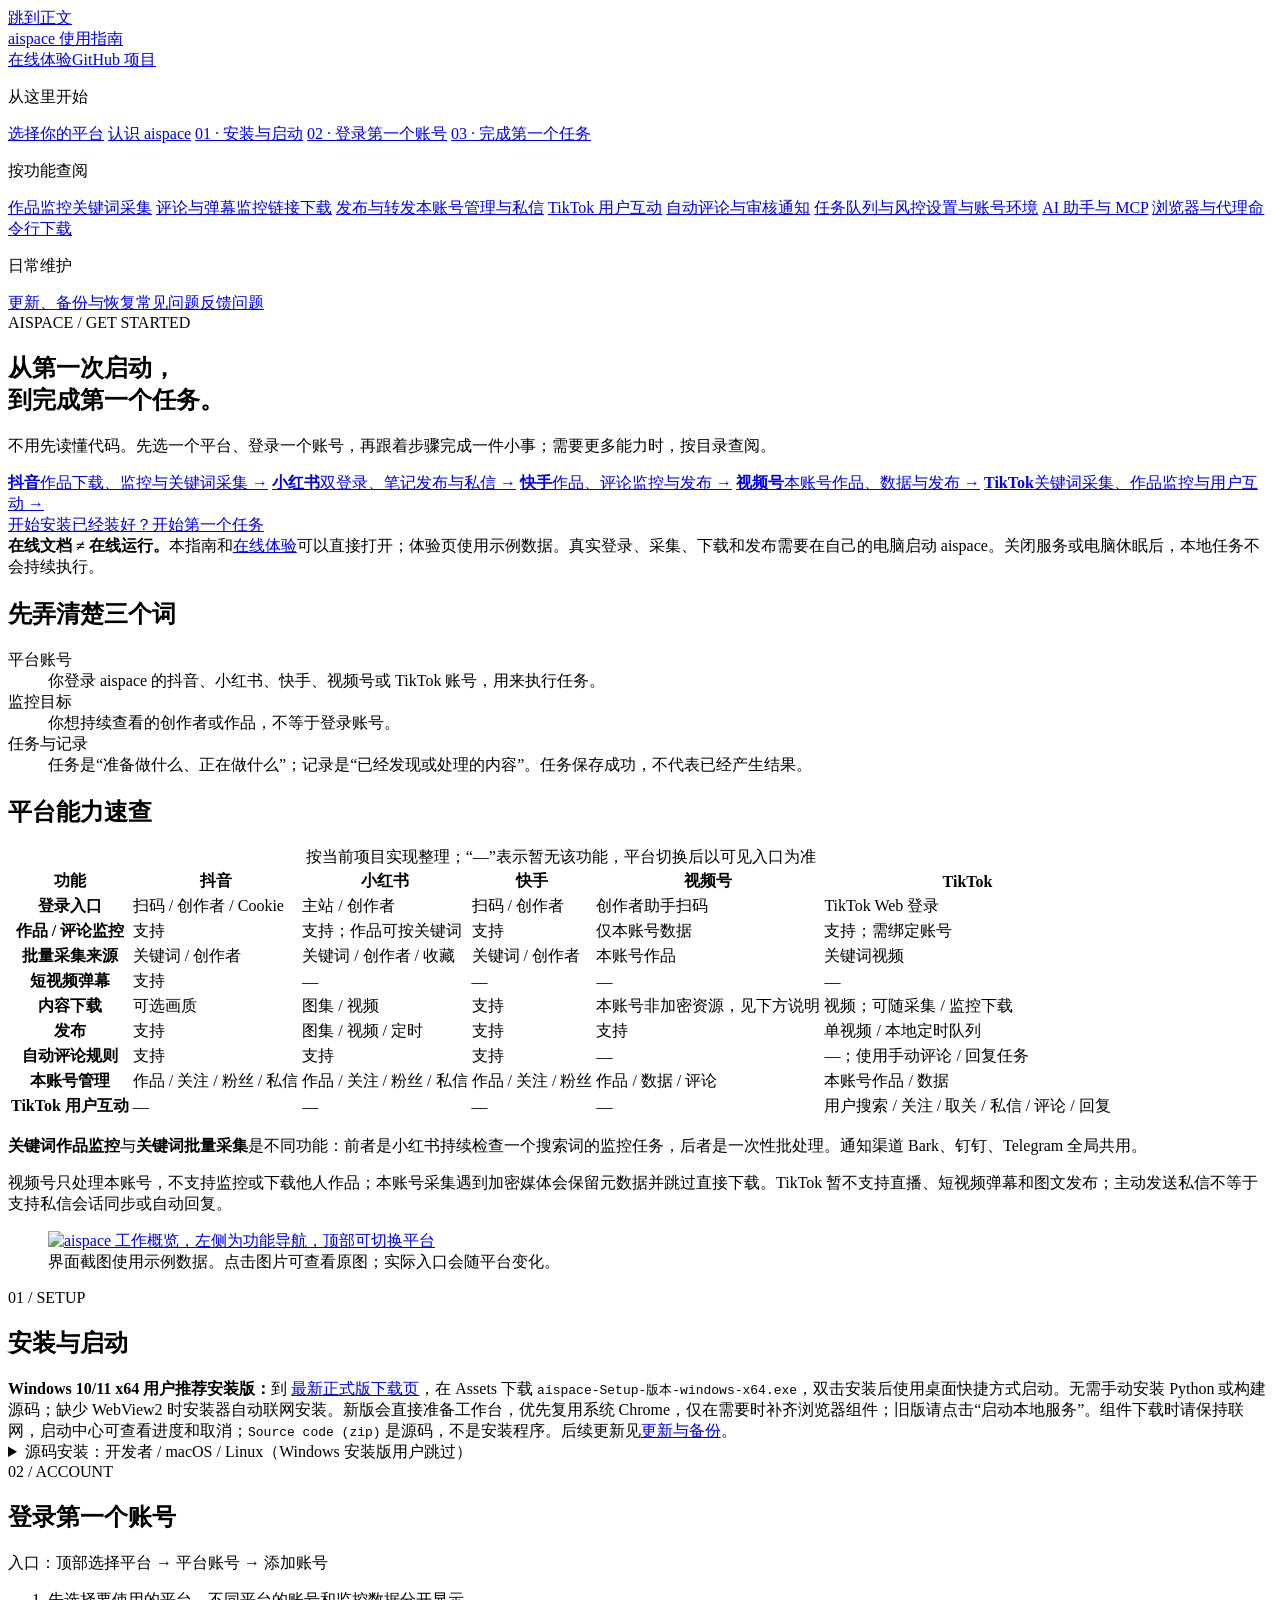
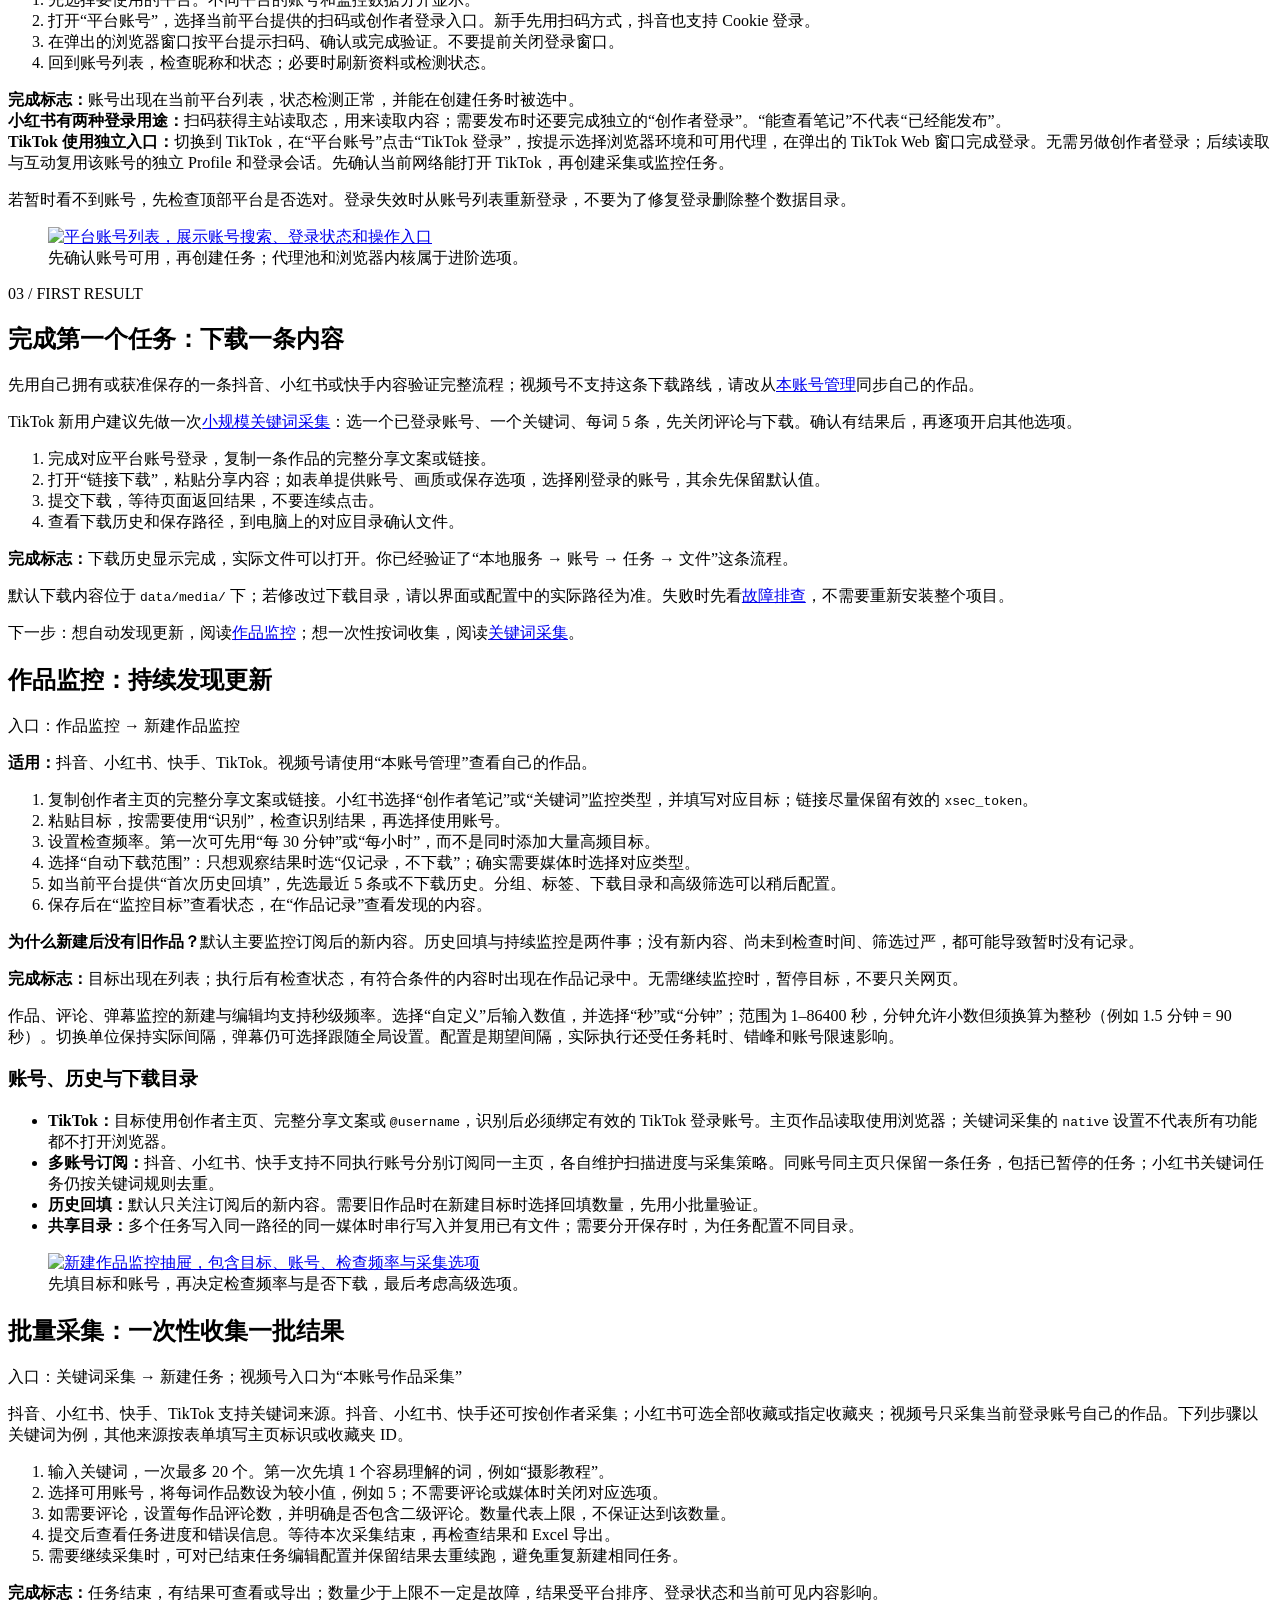
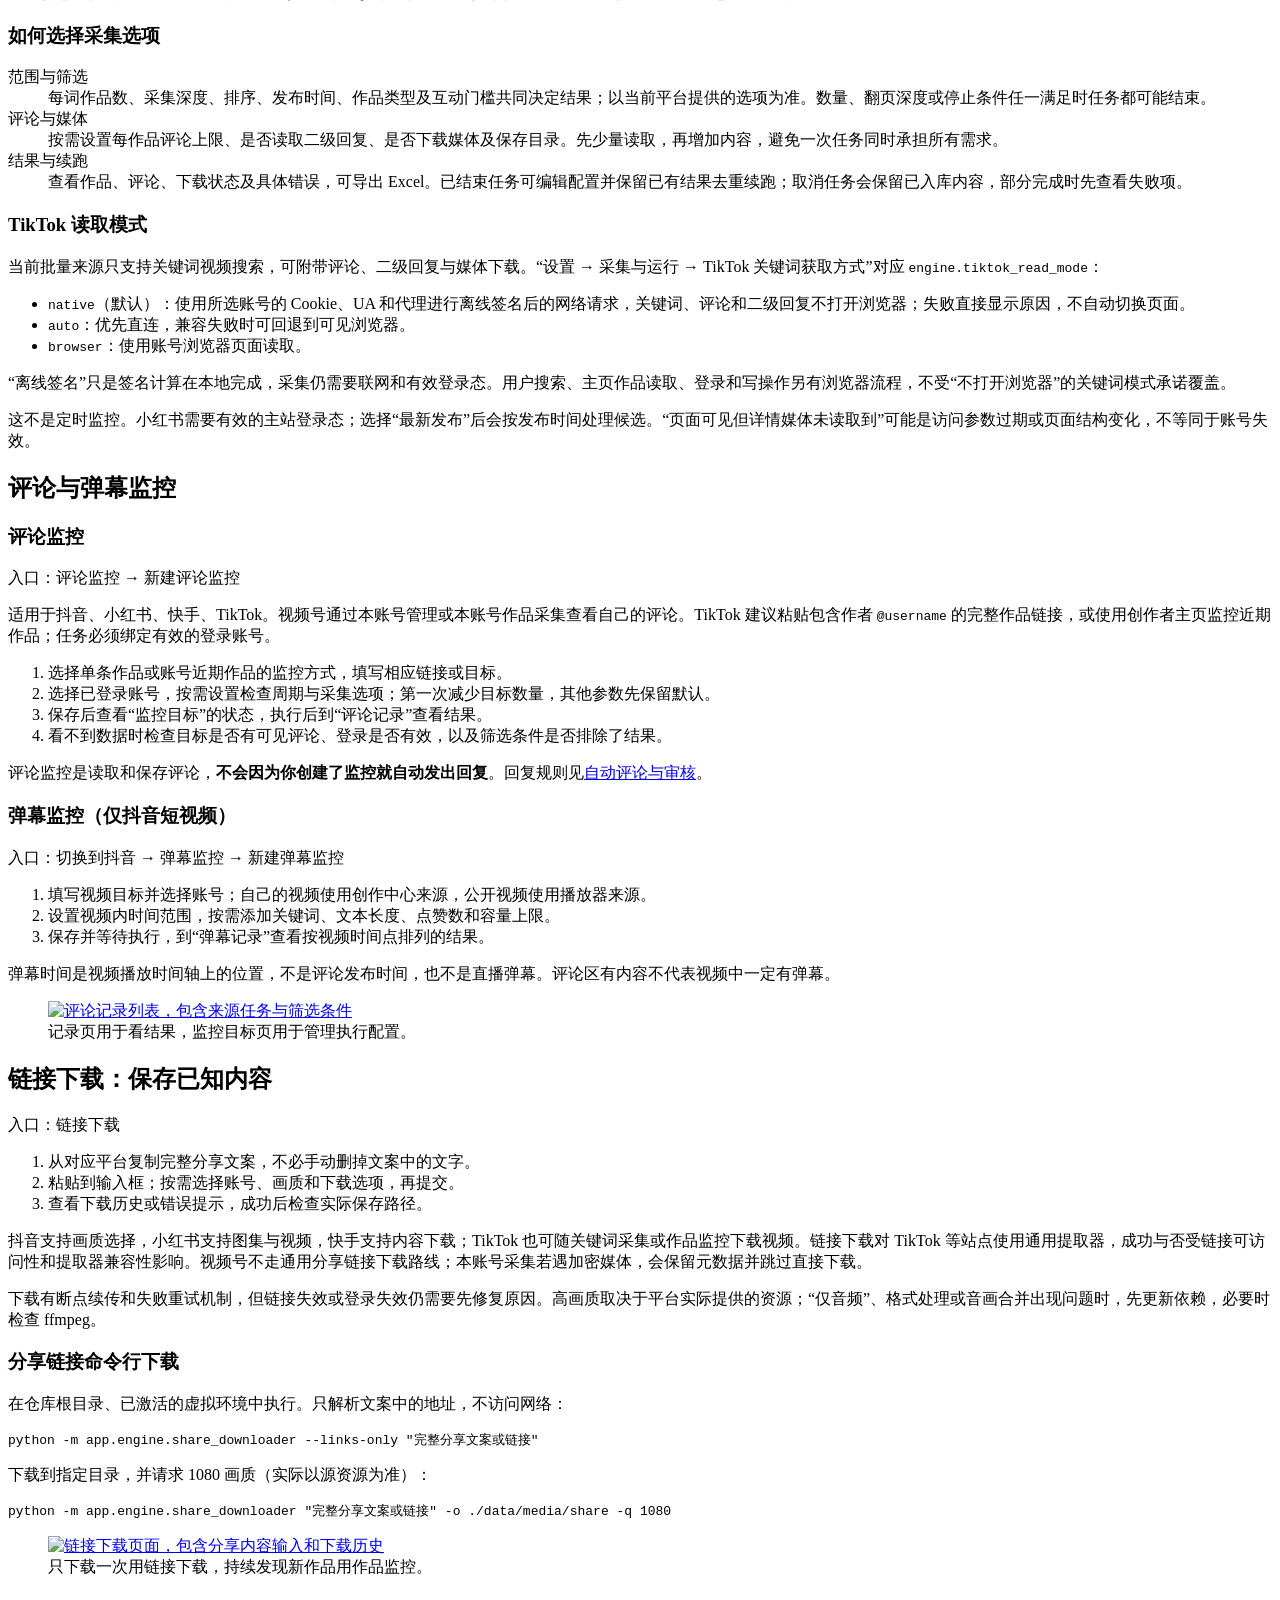
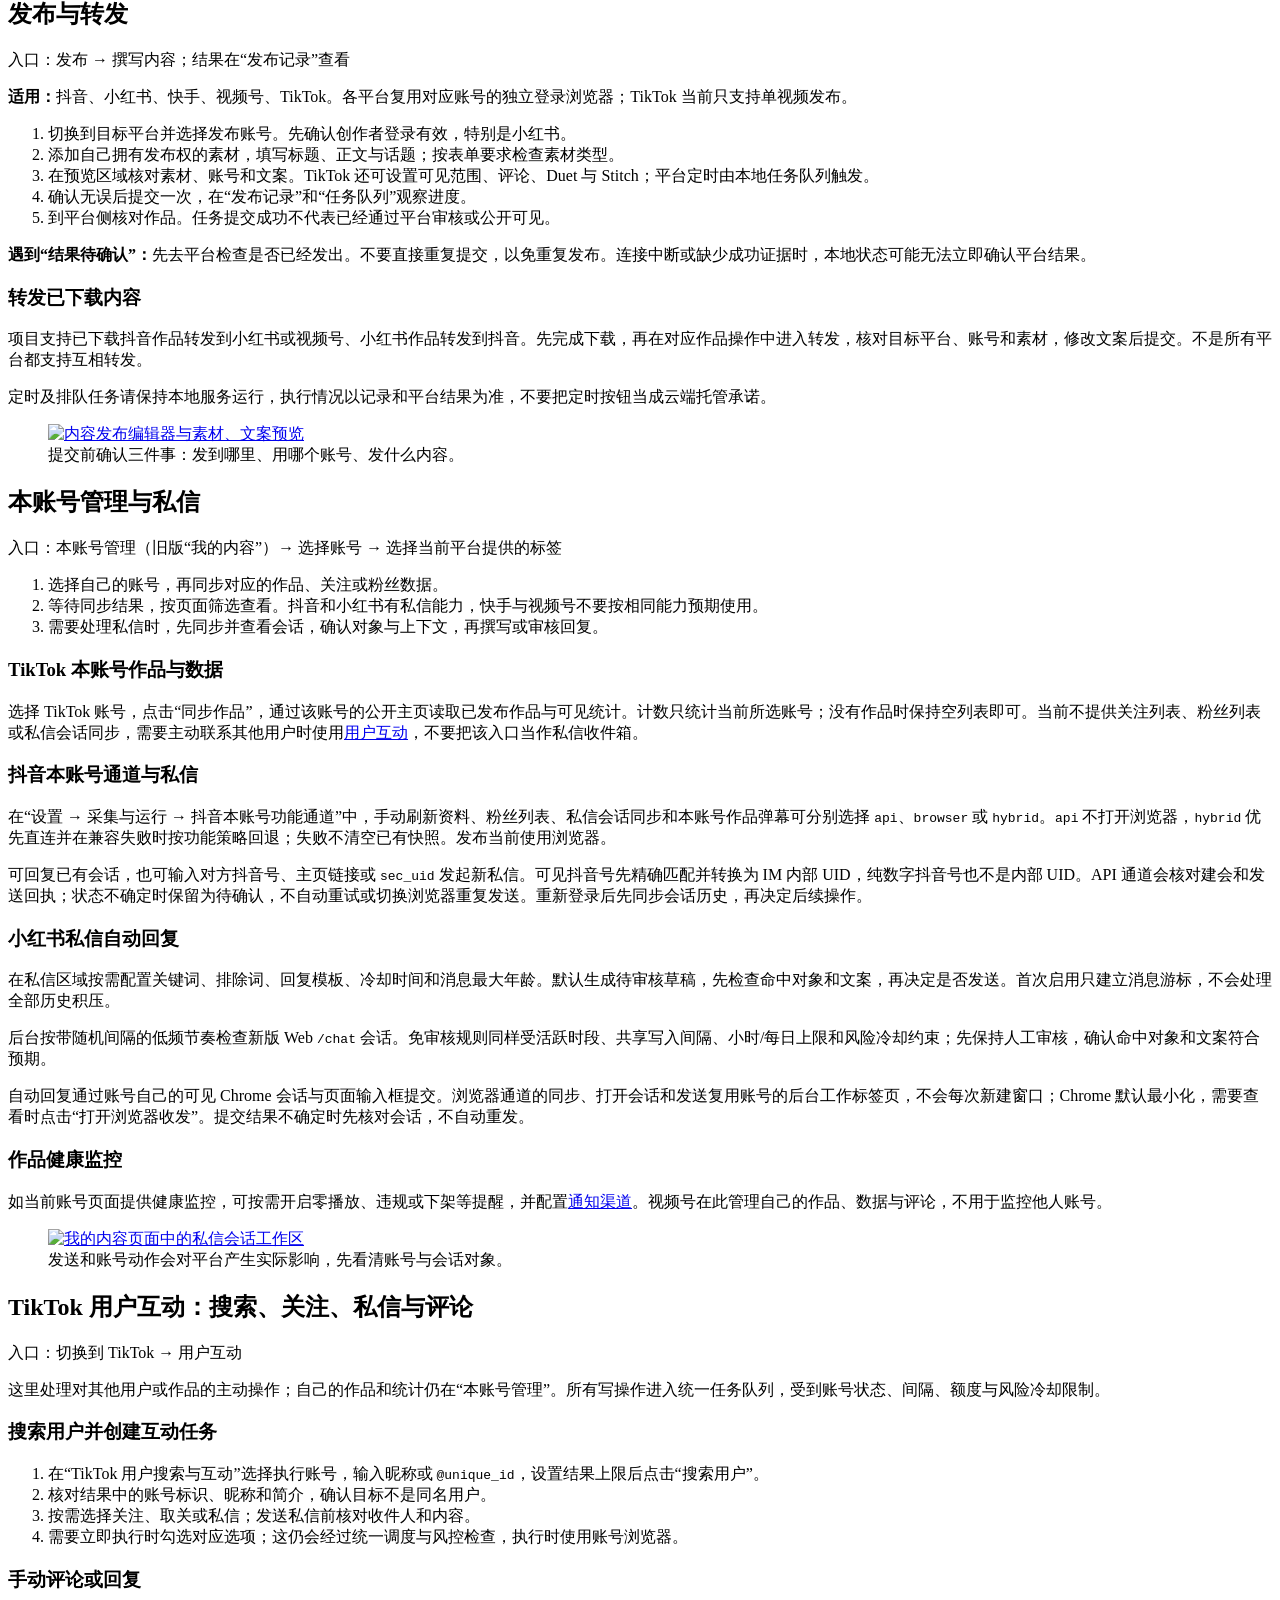
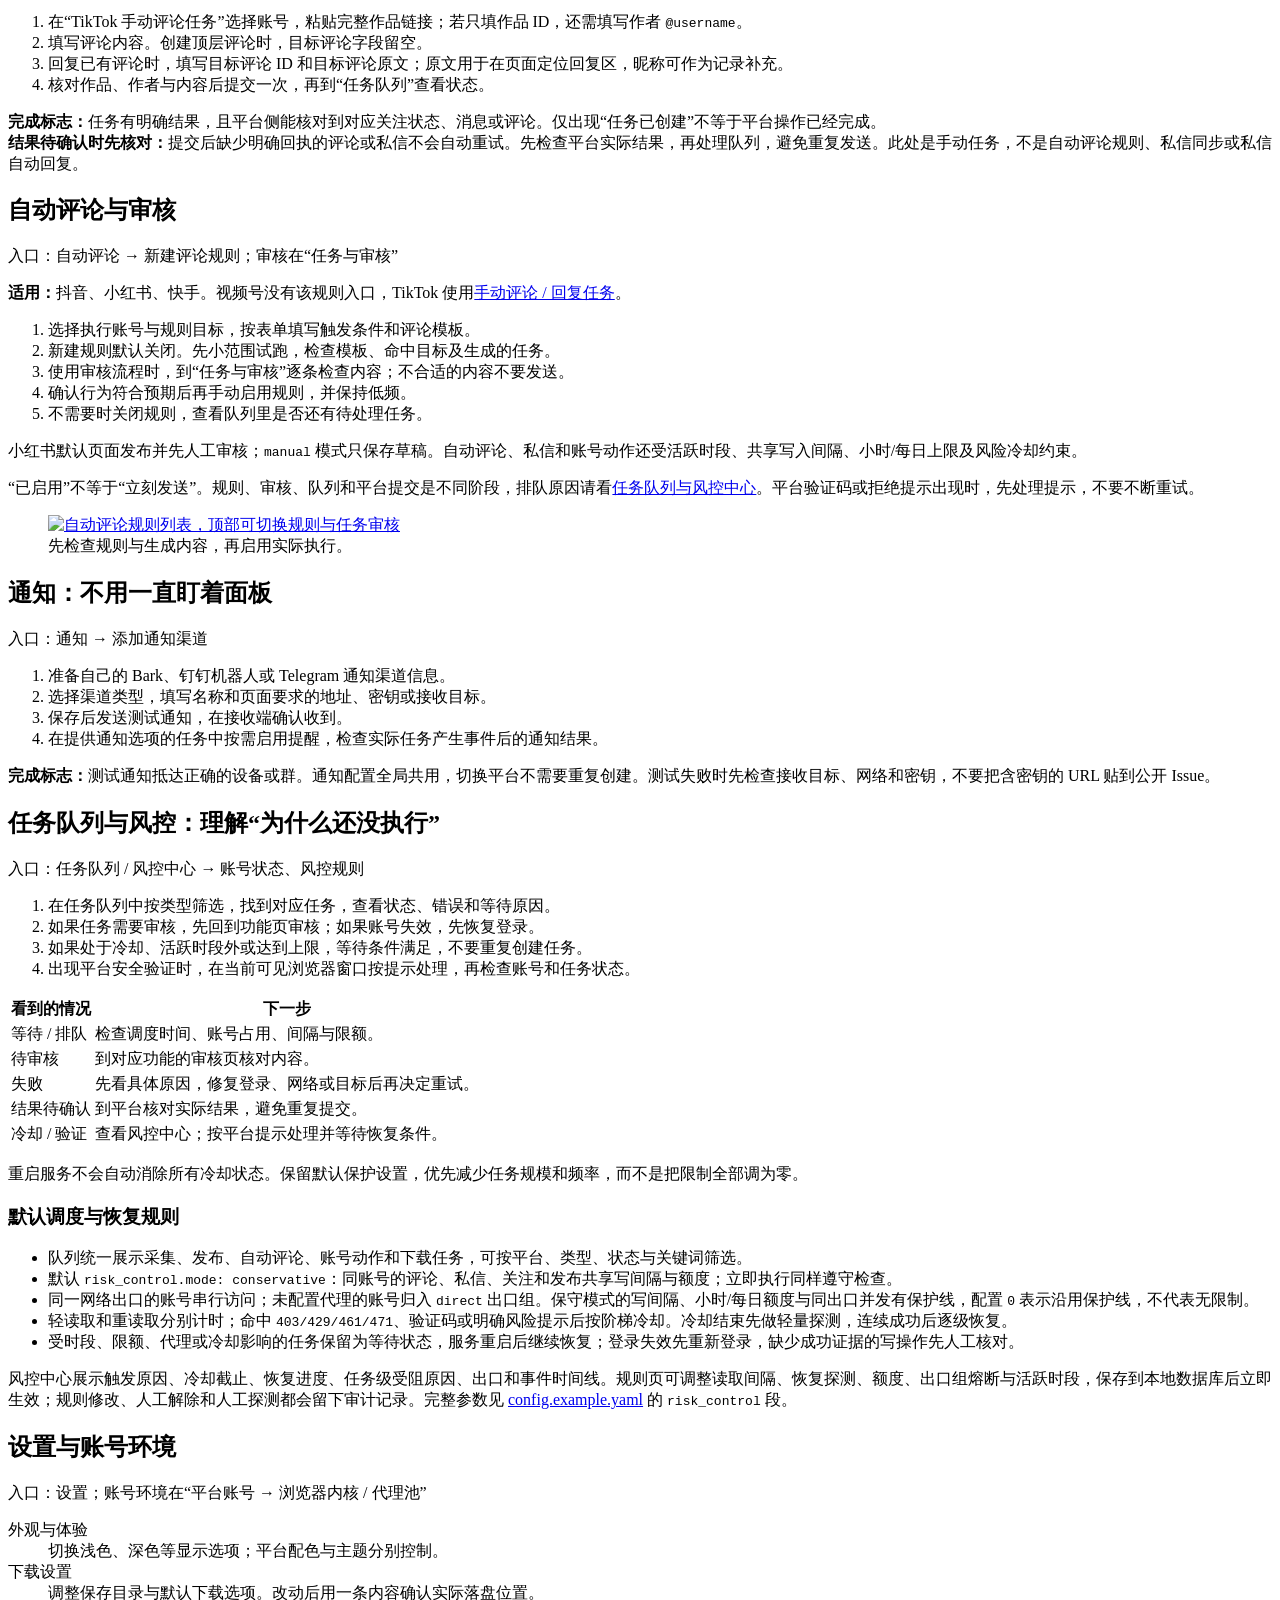
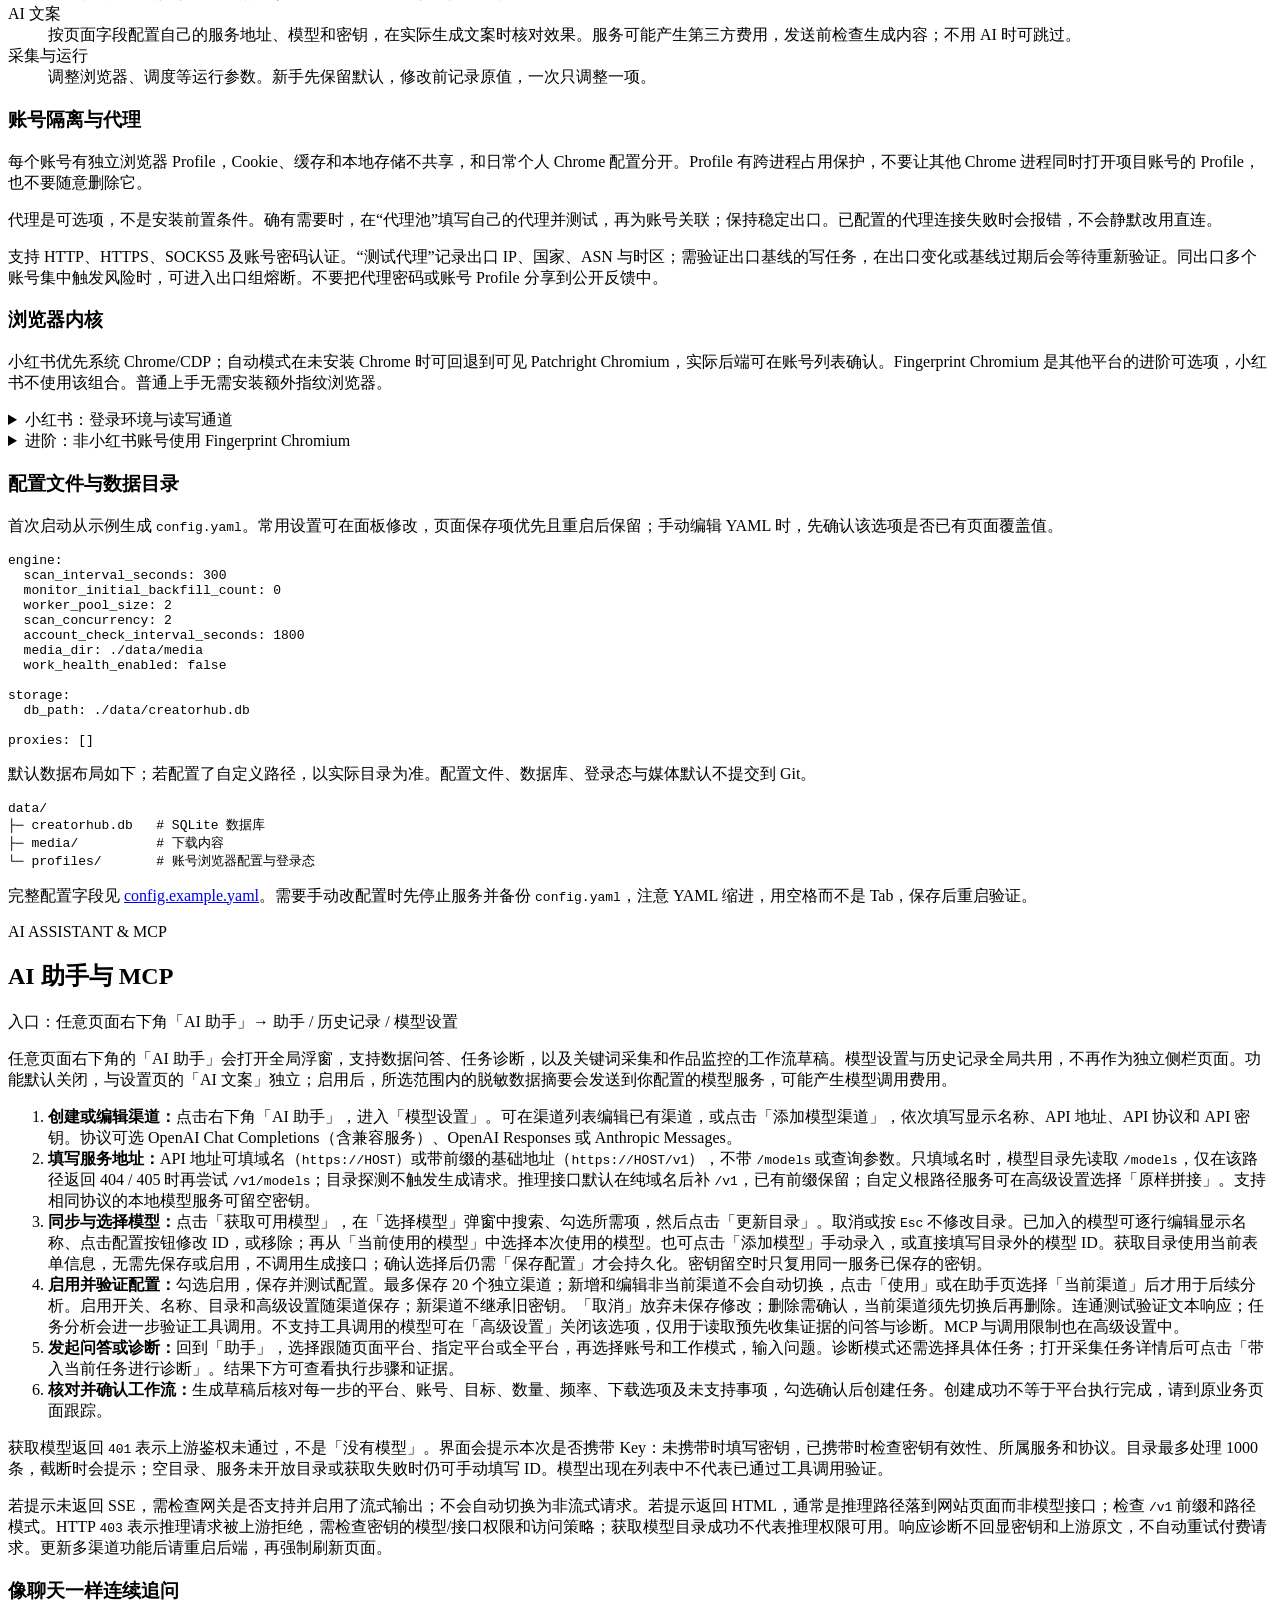
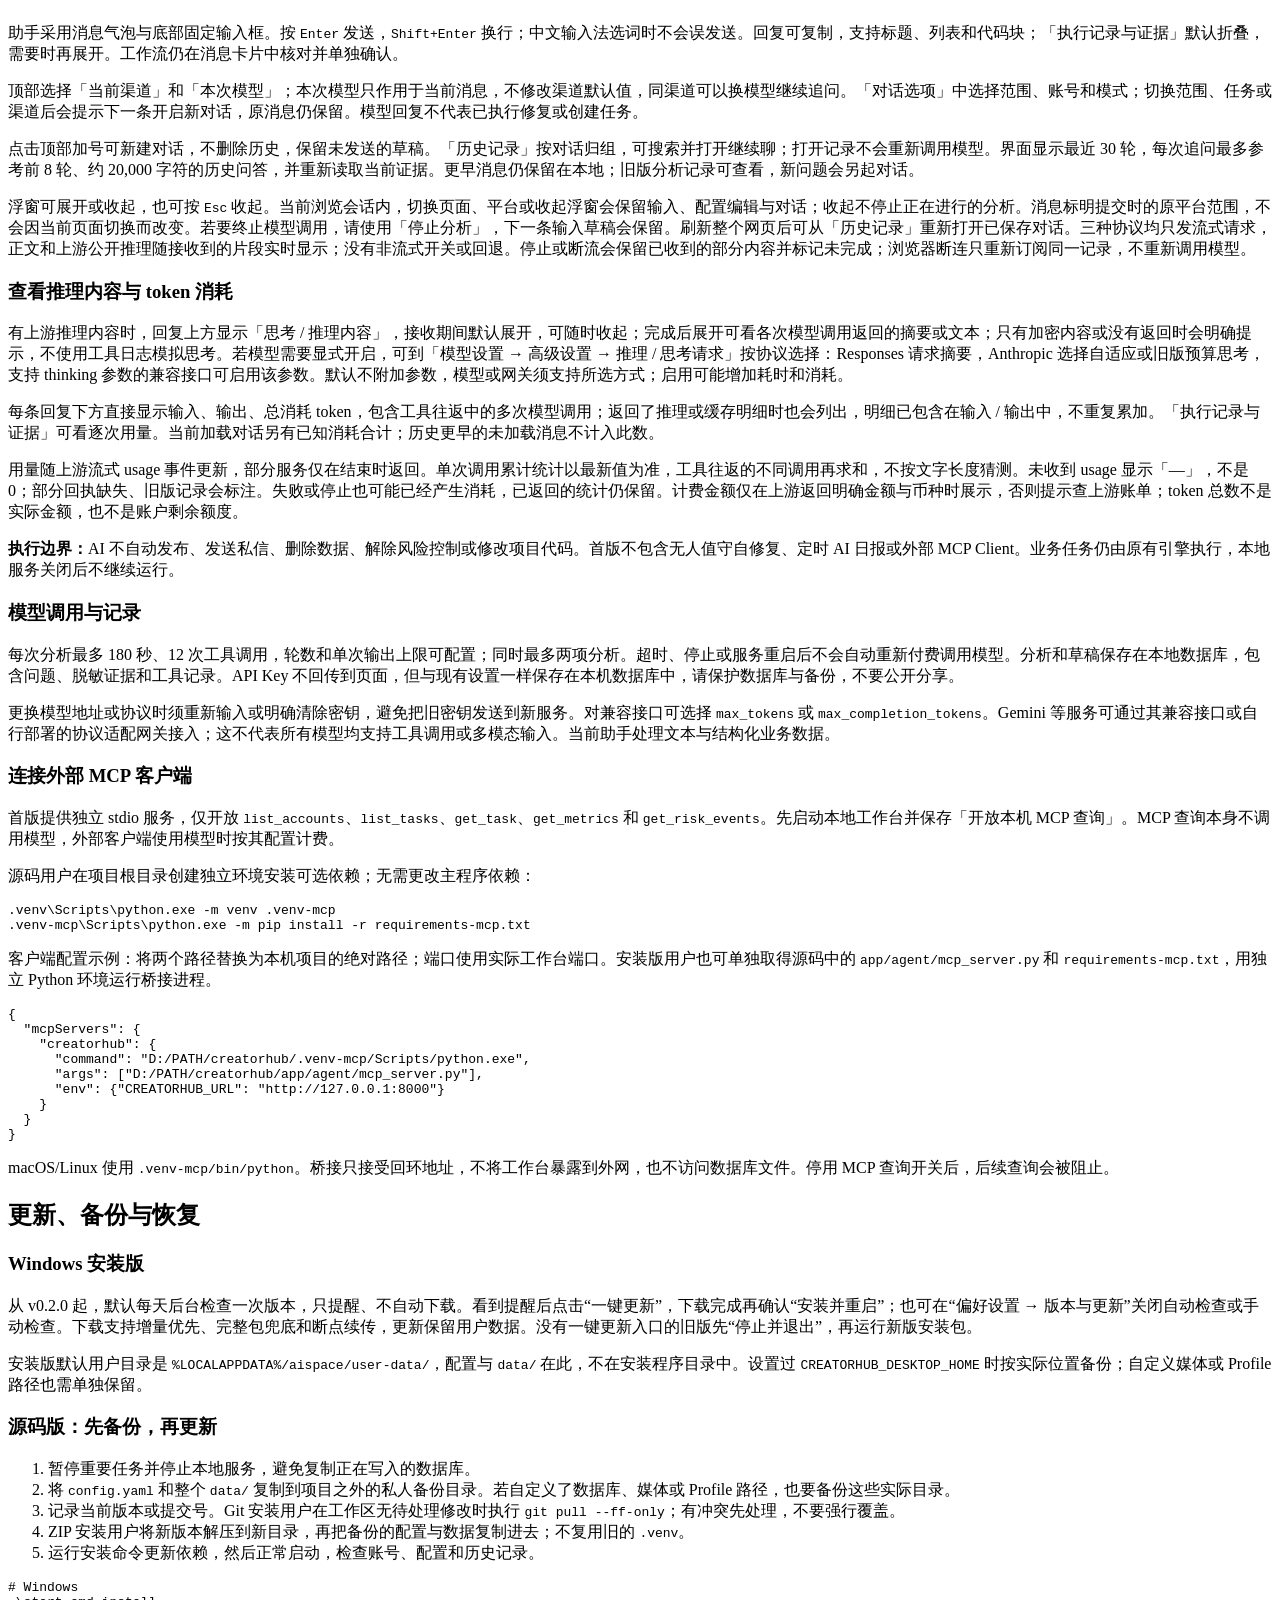
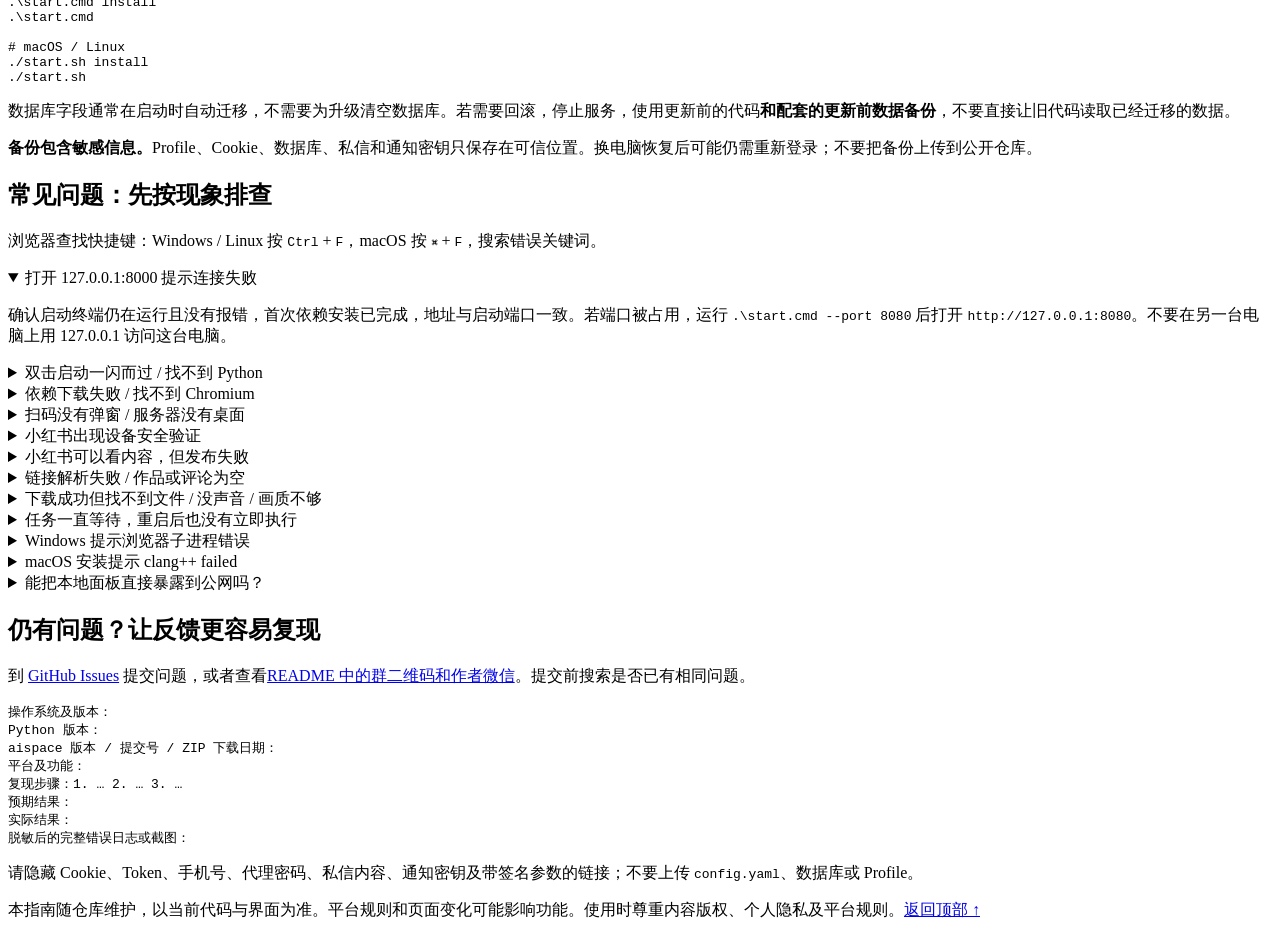
==== commit 4dd90a04: "fix: replace legacy branding in UI and exported reports" ====
--- a/guide/index.html
+++ b/guide/index.html
@@ -3,14 +3,14 @@
 <head>
   <meta charset="utf-8">
   <meta name="viewport" content="width=device-width, initial-scale=1">
-  <meta name="description" content="CreatorHub 使用指南与功能手册：抖音、小红书、快手、视频号、TikTok 的安装登录、采集监控、下载、发布互动、配置与更新。">
-  <title>使用指南 · CreatorHub</title>
+  <meta name="description" content="aispace 使用指南与功能手册：抖音、小红书、快手、视频号、TikTok 的安装登录、采集监控、下载、发布互动、配置与更新。">
+  <title>使用指南 · aispace</title>
   <link rel="stylesheet" href="guide.css">
 </head>
 <body>
 <a class="skip" href="#main">跳到正文</a>
 <header class="topbar">
-  <a class="brand" href="#welcome">CreatorHub <span>使用指南</span></a>
+  <a class="brand" href="#welcome">aispace <span>使用指南</span></a>
   <nav aria-label="站点导航"><a href="../">在线体验</a><a href="https://github.com/3441293738/creatorhub">GitHub 项目</a></nav>
 </header>
 <div class="layout">
@@ -18,7 +18,7 @@
     <nav class="toc" aria-label="文档目录">
       <p>从这里开始</p>
       <a href="#platforms">选择你的平台</a>
-      <a href="#welcome">认识 CreatorHub</a>
+      <a href="#welcome">认识 aispace</a>
       <a href="#install">01 · 安装与启动</a>
       <a href="#accounts">02 · 登录第一个账号</a>
       <a href="#first-task">03 · 完成第一个任务</a>
@@ -37,7 +37,7 @@
   </aside>
   <main id="main">
     <section id="welcome">
-      <div class="eyebrow">CREATORHUB / GET STARTED</div>
+      <div class="eyebrow">AISPACE / GET STARTED</div>
       <h1>从第一次启动，<br>到完成第一个任务。</h1>
       <p class="lead">不用先读懂代码。先选一个平台、登录一个账号，再跟着步骤完成一件小事；需要更多能力时，按目录查阅。</p>
       <div id="platforms" class="platform-grid" aria-label="按平台开始">
@@ -48,9 +48,9 @@
         <a href="tiktok/"><strong>TikTok</strong><span>关键词采集、作品监控与用户互动 →</span></a>
       </div>
       <div class="actions"><a class="button" href="#install">开始安装</a><a class="button secondary" href="#first-task">已经装好？开始第一个任务</a></div>
-      <div class="note"><strong>在线文档 ≠ 在线运行。</strong>本指南和<a href="../">在线体验</a>可以直接打开；体验页使用示例数据。真实登录、采集、下载和发布需要在自己的电脑启动 CreatorHub。关闭服务或电脑休眠后，本地任务不会持续执行。</div>
+      <div class="note"><strong>在线文档 ≠ 在线运行。</strong>本指南和<a href="../">在线体验</a>可以直接打开；体验页使用示例数据。真实登录、采集、下载和发布需要在自己的电脑启动 aispace。关闭服务或电脑休眠后，本地任务不会持续执行。</div>
       <h2>先弄清楚三个词</h2>
-      <dl><dt>平台账号</dt><dd>你登录 CreatorHub 的抖音、小红书、快手、视频号或 TikTok 账号，用来执行任务。</dd><dt>监控目标</dt><dd>你想持续查看的创作者或作品，不等于登录账号。</dd><dt>任务与记录</dt><dd>任务是“准备做什么、正在做什么”；记录是“已经发现或处理的内容”。任务保存成功，不代表已经产生结果。</dd></dl>
+      <dl><dt>平台账号</dt><dd>你登录 aispace 的抖音、小红书、快手、视频号或 TikTok 账号，用来执行任务。</dd><dt>监控目标</dt><dd>你想持续查看的创作者或作品，不等于登录账号。</dd><dt>任务与记录</dt><dd>任务是“准备做什么、正在做什么”；记录是“已经发现或处理的内容”。任务保存成功，不代表已经产生结果。</dd></dl>
       <h2>平台能力速查</h2>
       <div class="table-scroll"><table><caption>按当前项目实现整理；“—”表示暂无该功能，平台切换后以可见入口为准</caption><thead><tr><th scope="col">功能</th><th scope="col">抖音</th><th scope="col">小红书</th><th scope="col">快手</th><th scope="col">视频号</th><th scope="col">TikTok</th></tr></thead><tbody>
       <tr><th scope="row">登录入口</th><td>扫码 / 创作者 / Cookie</td><td>主站 / 创作者</td><td>扫码 / 创作者</td><td>创作者助手扫码</td><td>TikTok Web 登录</td></tr>
@@ -65,12 +65,12 @@
       </tbody></table></div>
       <p><strong>关键词作品监控</strong>与<strong>关键词批量采集</strong>是不同功能：前者是小红书持续检查一个搜索词的监控任务，后者是一次性批处理。通知渠道 Bark、钉钉、Telegram 全局共用。</p>
       <p>视频号只处理本账号，不支持监控或下载他人作品；本账号采集遇到加密媒体会保留元数据并跳过直接下载。TikTok 暂不支持直播、短视频弹幕和图文发布；主动发送私信不等于支持私信会话同步或自动回复。</p>
-      <figure><a href="images/overview-douyin.png"><img src="images/overview-douyin.png" alt="CreatorHub 工作概览，左侧为功能导航，顶部可切换平台" width="1600" loading="lazy"></a><figcaption>界面截图使用示例数据。点击图片可查看原图；实际入口会随平台变化。</figcaption></figure>
+      <figure><a href="images/overview-douyin.png"><img src="images/overview-douyin.png" alt="aispace 工作概览，左侧为功能导航，顶部可切换平台" width="1600" loading="lazy"></a><figcaption>界面截图使用示例数据。点击图片可查看原图；实际入口会随平台变化。</figcaption></figure>
     </section>
 
     <section id="install">
       <div class="eyebrow">01 / SETUP</div><h2>安装与启动</h2>
-      <div class="note"><strong>Windows 10/11 x64 用户推荐安装版：</strong>到 <a href="https://github.com/3441293738/creatorhub/releases/latest">最新正式版下载页</a>，在 Assets 下载 <code>CreatorHub-Setup-版本-windows-x64.exe</code>，双击安装后使用桌面快捷方式启动。无需手动安装 Python 或构建源码；缺少 WebView2 时安装器自动联网安装。新版会直接准备工作台，优先复用系统 Chrome，仅在需要时补齐浏览器组件；旧版请点击“启动本地服务”。组件下载时请保持联网，启动中心可查看进度和取消；<code>Source code (zip)</code> 是源码，不是安装程序。后续更新见<a href="#backup">更新与备份</a>。</div>
+      <div class="note"><strong>Windows 10/11 x64 用户推荐安装版：</strong>到 <a href="https://github.com/3441293738/creatorhub/releases/latest">最新正式版下载页</a>，在 Assets 下载 <code>aispace-Setup-版本-windows-x64.exe</code>，双击安装后使用桌面快捷方式启动。无需手动安装 Python 或构建源码；缺少 WebView2 时安装器自动联网安装。新版会直接准备工作台，优先复用系统 Chrome，仅在需要时补齐浏览器组件；旧版请点击“启动本地服务”。组件下载时请保持联网，启动中心可查看进度和取消；<code>Source code (zip)</code> 是源码，不是安装程序。后续更新见<a href="#backup">更新与备份</a>。</div>
       <details><summary>源码安装：开发者 / macOS / Linux（Windows 安装版用户跳过）</summary>
       <h3>准备什么？</h3>
       <ul><li>一台带桌面环境的 Windows、macOS 或 Linux 电脑，以及能正常访问对应平台的网络。</li><li>Python 3.10 或以上。Windows 安装 Python 时勾选 <code>Add Python to PATH</code>，安装后重新打开终端。</li><li>小红书用户建议准备本机稳定版 Google Chrome。首次安装会下载 Python 依赖和浏览器，请预留时间和磁盘空间。</li></ul>
@@ -257,7 +257,7 @@
       <ul><li><code>xhs_browser_mode: auto</code> 优先启动系统稳定版 Chrome/CDP，并长期复用账号专用 Profile；<code>cdp</code> 为严格模式，缺少 Chrome 或 Profile 冲突时直接报错；<code>patchright</code> 显式使用 Patchright Chromium。</li><li>浏览器内核与读取方式是不同设置。<code>xhs_read_mode: api</code> 是当前默认读取方式，源码运行需准备 Node.js 依赖；<code>browser</code> 复用账号浏览器页面。</li><li>页面模式加载图片、字体和媒体，复用浏览器进程与 Profile；可见操作串行执行，搜索、滚动、输入和详情读取采用有界间隔。单轮上限仍按任务配置执行。</li><li>发布和评论默认使用 <code>browser</code>。提交只点击一次；连接中断或缺少成功证据时标记“结果待确认”，先去平台核对。</li><li>设备验证出现时保留当前可见窗口，自动任务暂停，不自动刷新、跳转或重复尝试；按平台提示完成验证后再检查任务。</li></ul>
       </details>
       <details><summary>进阶：非小红书账号使用 Fingerprint Chromium</summary>
-      <p>可选用开源 <a href="https://github.com/adryfish/fingerprint-chromium">fingerprint-chromium</a> 作为 Chromium 运行时；项目不捆绑其二进制。账号、Profile、代理和调度仍由 CreatorHub 管理，小红书不使用该后端。</p>
+      <p>可选用开源 <a href="https://github.com/adryfish/fingerprint-chromium">fingerprint-chromium</a> 作为 Chromium 运行时；项目不捆绑其二进制。账号、Profile、代理和调度仍由 aispace 管理，小红书不使用该后端。</p>
       <ol><li>从上游 Release 下载适合当前系统的内核并校验文件，先备份账号 Profile。</li><li>进入“平台账号 → 浏览器内核”扫描安装目录，或添加本机 <code>chrome.exe</code> / <code>chrome</code> 路径。</li><li>在账号“环境”中选择具体版本。新账号登录前可配置语言、时区、位置、窗口、操作系统、浏览器品牌、CPU、WebGL、Canvas 和 WebRTC 等参数；登录后由账号“指纹”入口维护。</li><li>切换内核、代理或指纹配置后，重新检查登录态与出口。首次进入新环境会打开 BrowserScan 检测页，账号“环境检测”也可再次打开。</li></ol>
       <pre><code>engine:
   browser_backend: local
@@ -332,7 +332,7 @@
       <h2>更新、备份与恢复</h2>
       <h3>Windows 安装版</h3>
       <p>从 v0.2.0 起，默认每天后台检查一次版本，只提醒、不自动下载。看到提醒后点击“一键更新”，下载完成再确认“安装并重启”；也可在“偏好设置 → 版本与更新”关闭自动检查或手动检查。下载支持增量优先、完整包兜底和断点续传，更新保留用户数据。没有一键更新入口的旧版先“停止并退出”，再运行新版安装包。</p>
-      <p>安装版默认用户目录是 <code>%LOCALAPPDATA%/CreatorHub/user-data/</code>，配置与 <code>data/</code> 在此，不在安装程序目录中。设置过 <code>CREATORHUB_DESKTOP_HOME</code> 时按实际位置备份；自定义媒体或 Profile 路径也需单独保留。</p>
+      <p>安装版默认用户目录是 <code>%LOCALAPPDATA%/aispace/user-data/</code>，配置与 <code>data/</code> 在此，不在安装程序目录中。设置过 <code>CREATORHUB_DESKTOP_HOME</code> 时按实际位置备份；自定义媒体或 Profile 路径也需单独保留。</p>
       <h3>源码版：先备份，再更新</h3><ol><li>暂停重要任务并停止本地服务，避免复制正在写入的数据库。</li><li>将 <code>config.yaml</code> 和整个 <code>data/</code> 复制到项目之外的私人备份目录。若自定义了数据库、媒体或 Profile 路径，也要备份这些实际目录。</li><li>记录当前版本或提交号。Git 安装用户在工作区无待处理修改时执行 <code>git pull --ff-only</code>；有冲突先处理，不要强行覆盖。</li><li>ZIP 安装用户将新版本解压到新目录，再把备份的配置与数据复制进去；不复用旧的 <code>.venv</code>。</li><li>运行安装命令更新依赖，然后正常启动，检查账号、配置和历史记录。</li></ol>
       <pre><code># Windows
 .\start.cmd install
@@ -370,7 +370,7 @@
       <p>到 <a href="https://github.com/3441293738/creatorhub/issues">GitHub Issues</a> 提交问题，或者查看<a href="https://github.com/3441293738/creatorhub#赞赏与交流">README 中的群二维码和作者微信</a>。提交前搜索是否已有相同问题。</p>
       <pre><code>操作系统及版本：
 Python 版本：
-CreatorHub 版本 / 提交号 / ZIP 下载日期：
+aispace 版本 / 提交号 / ZIP 下载日期：
 平台及功能：
 复现步骤：1. … 2. … 3. …
 预期结果：
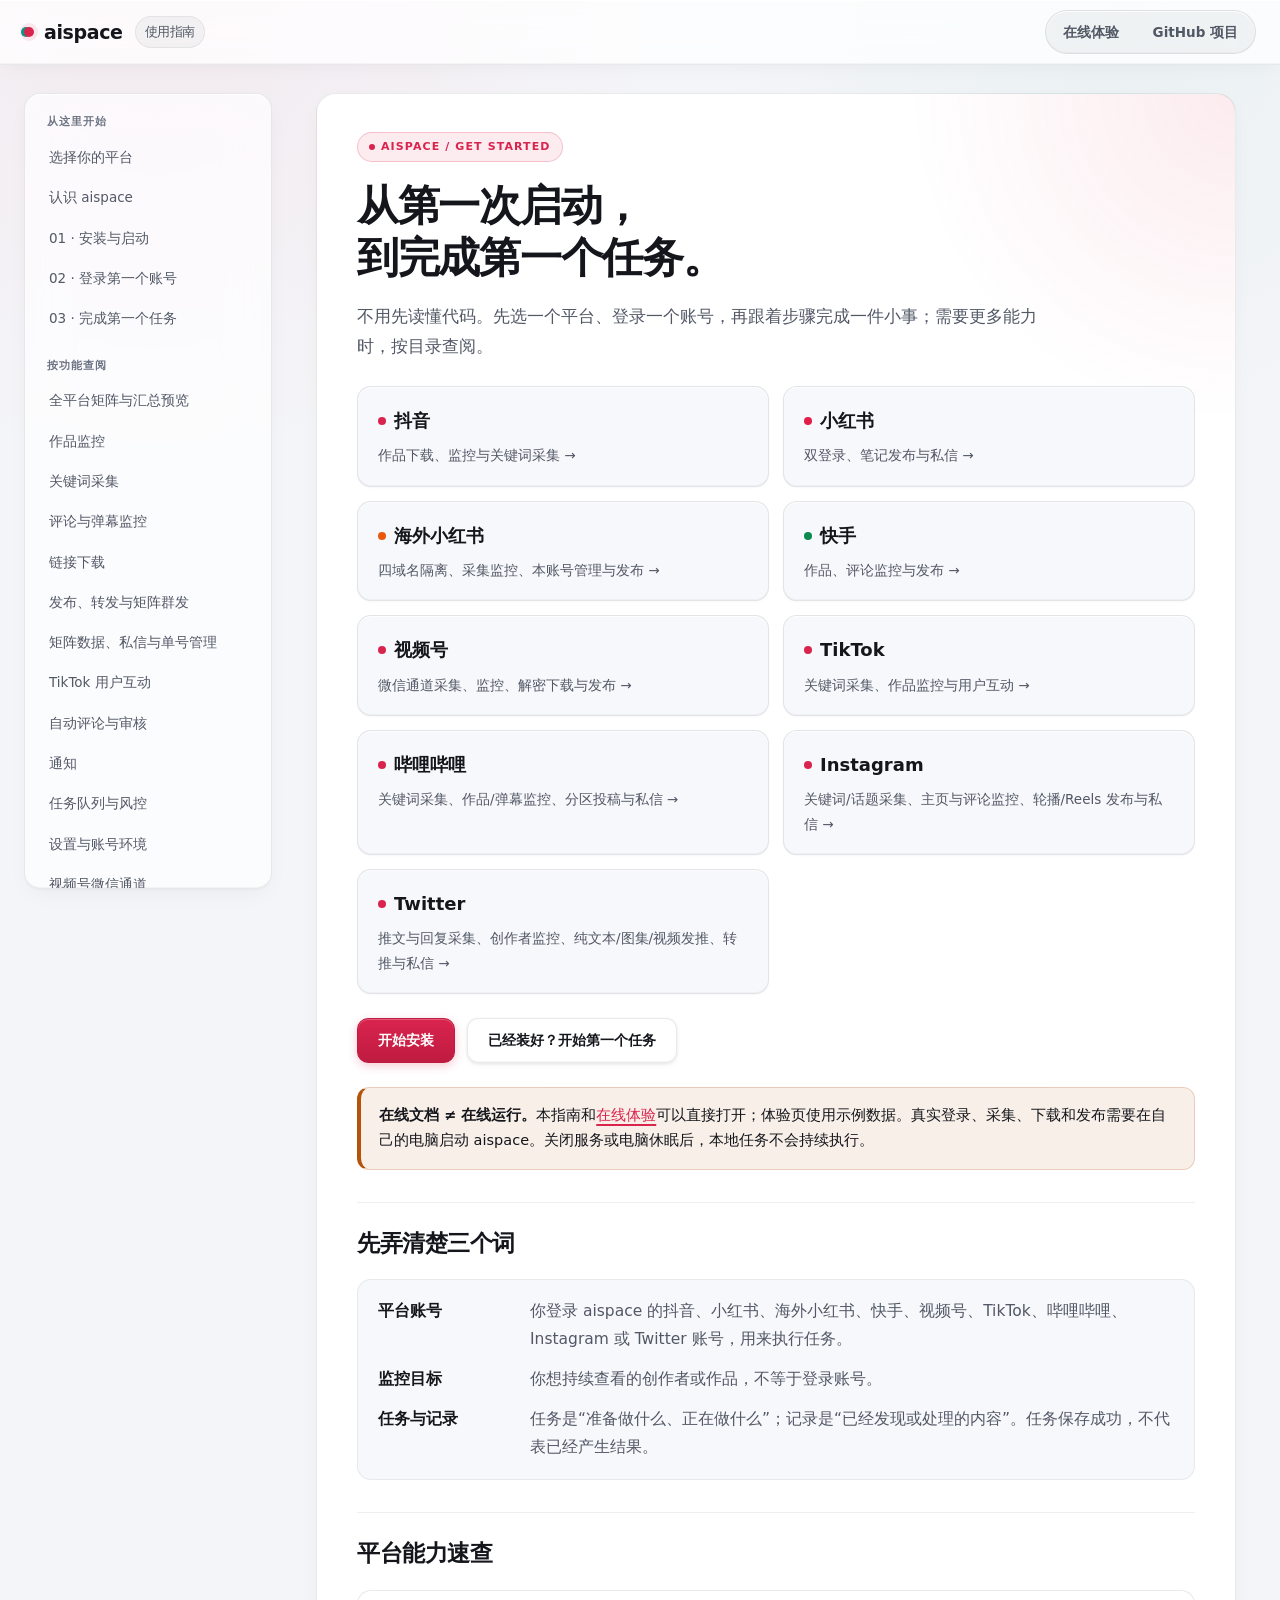
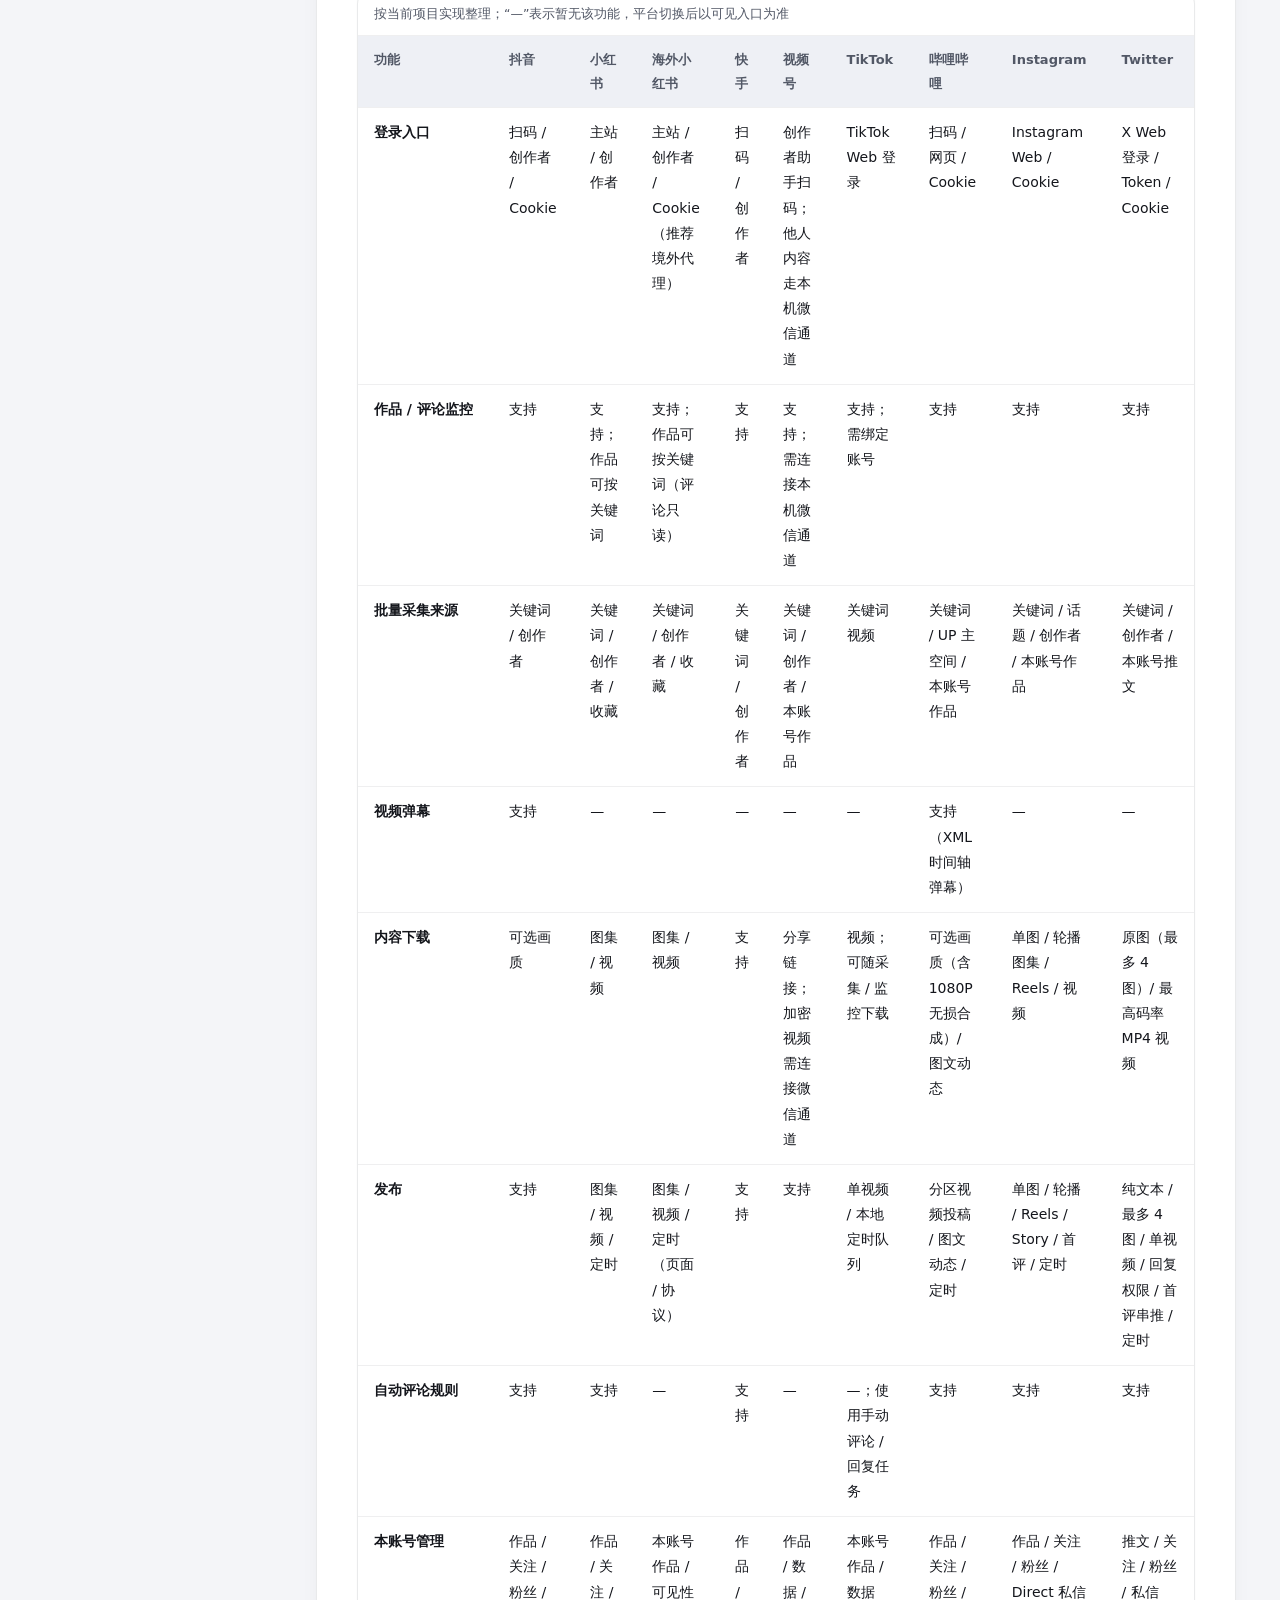
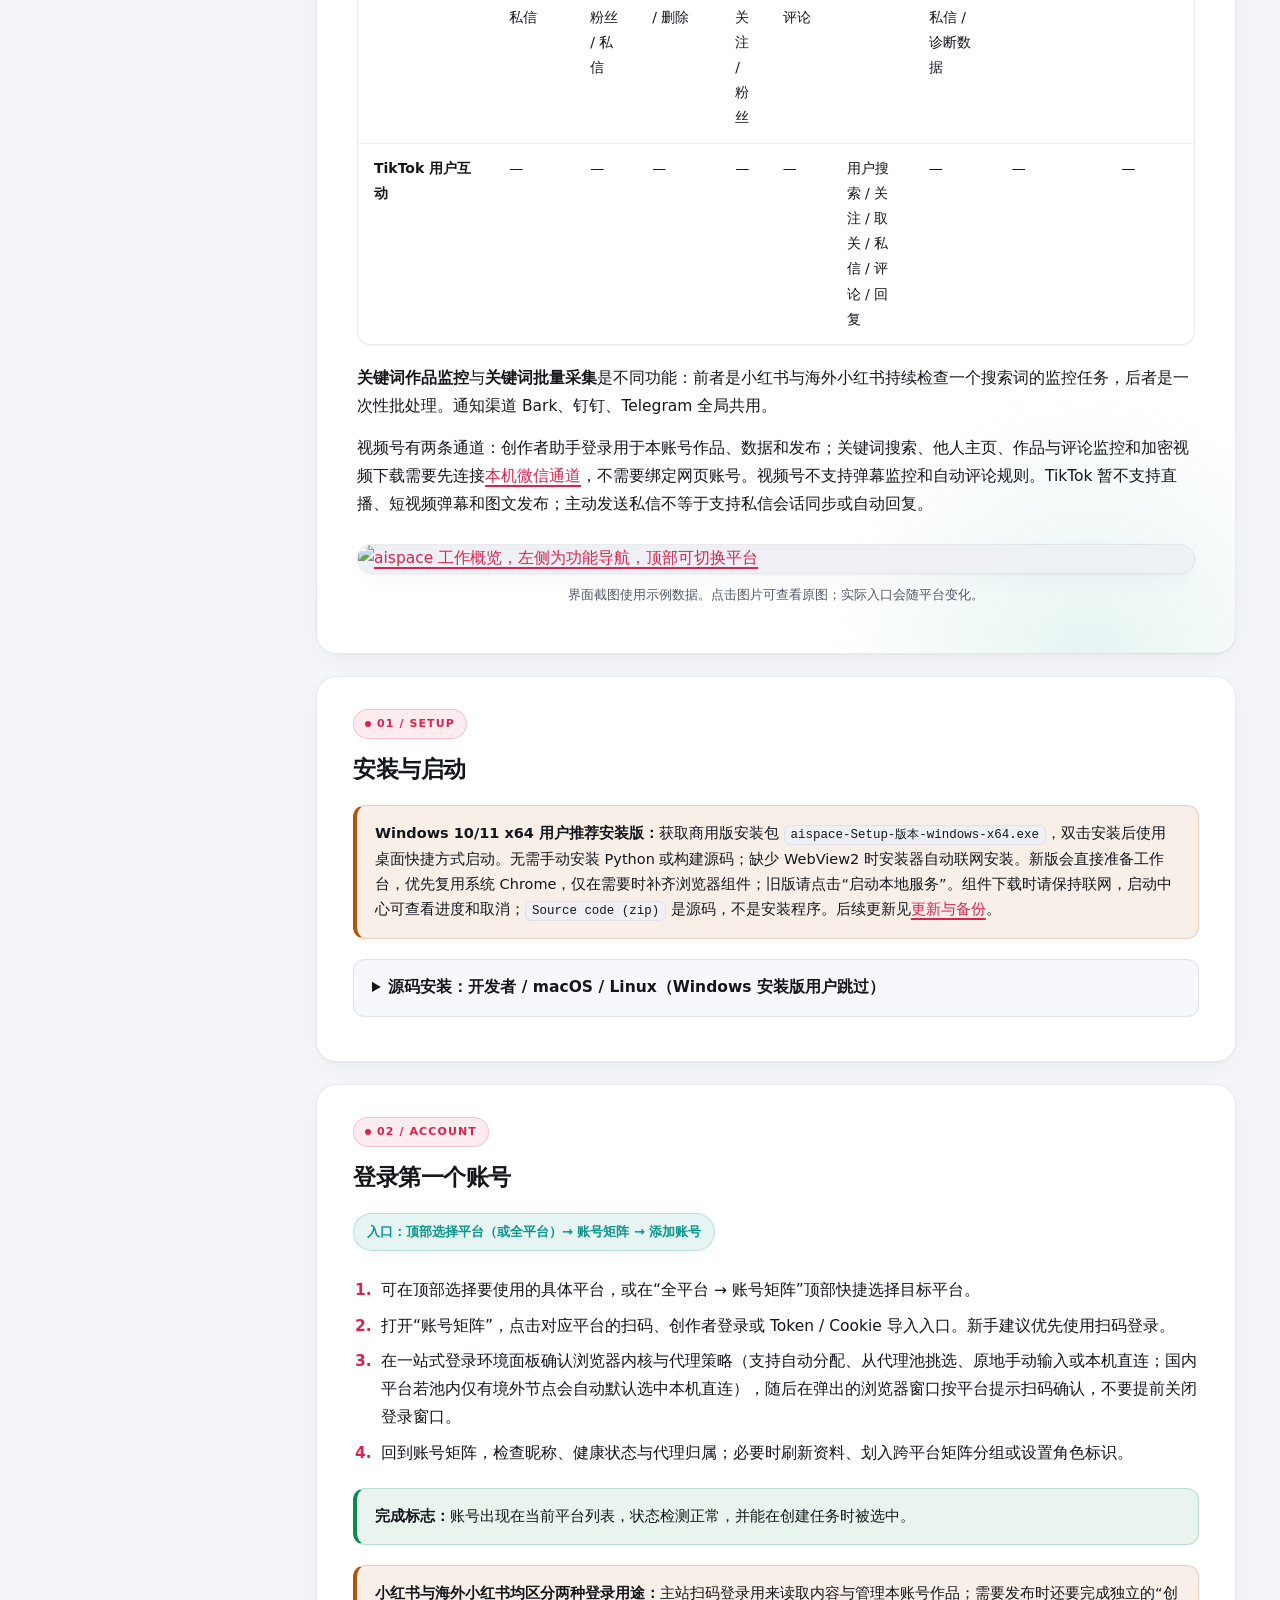
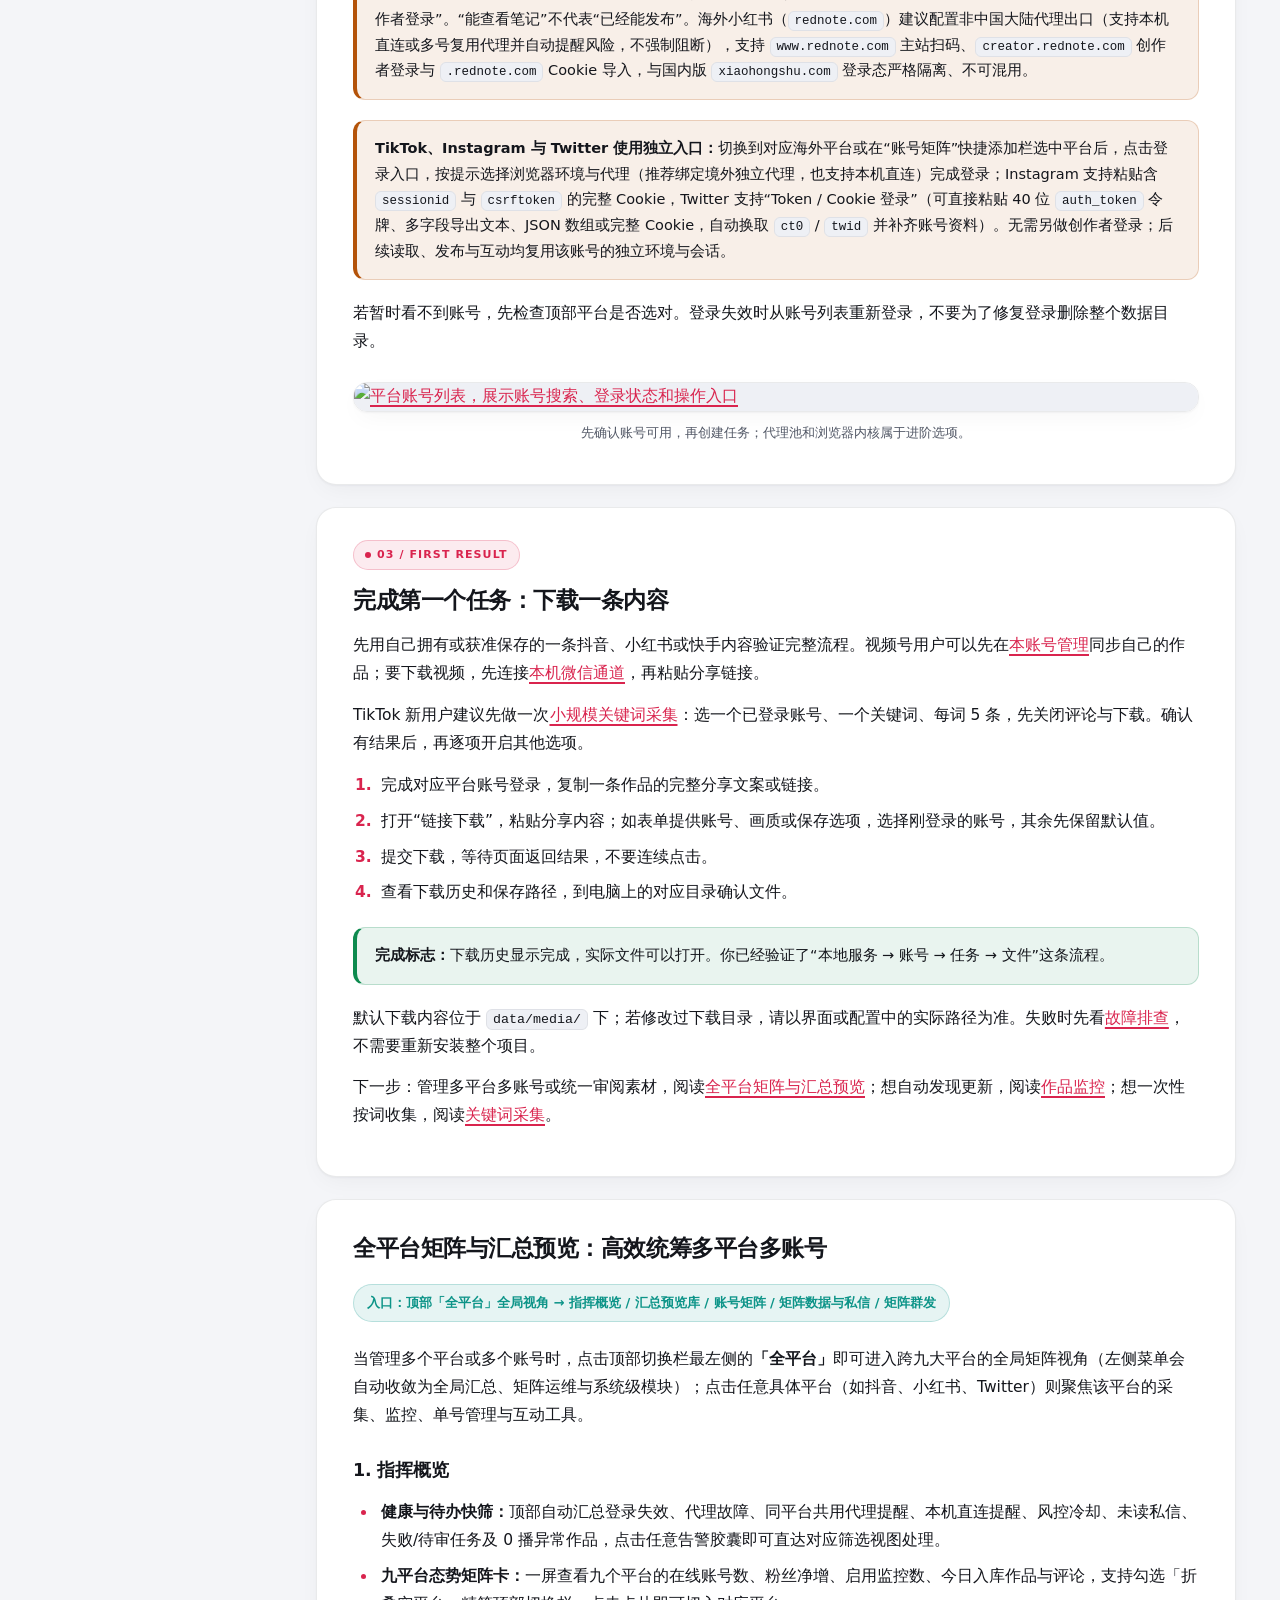
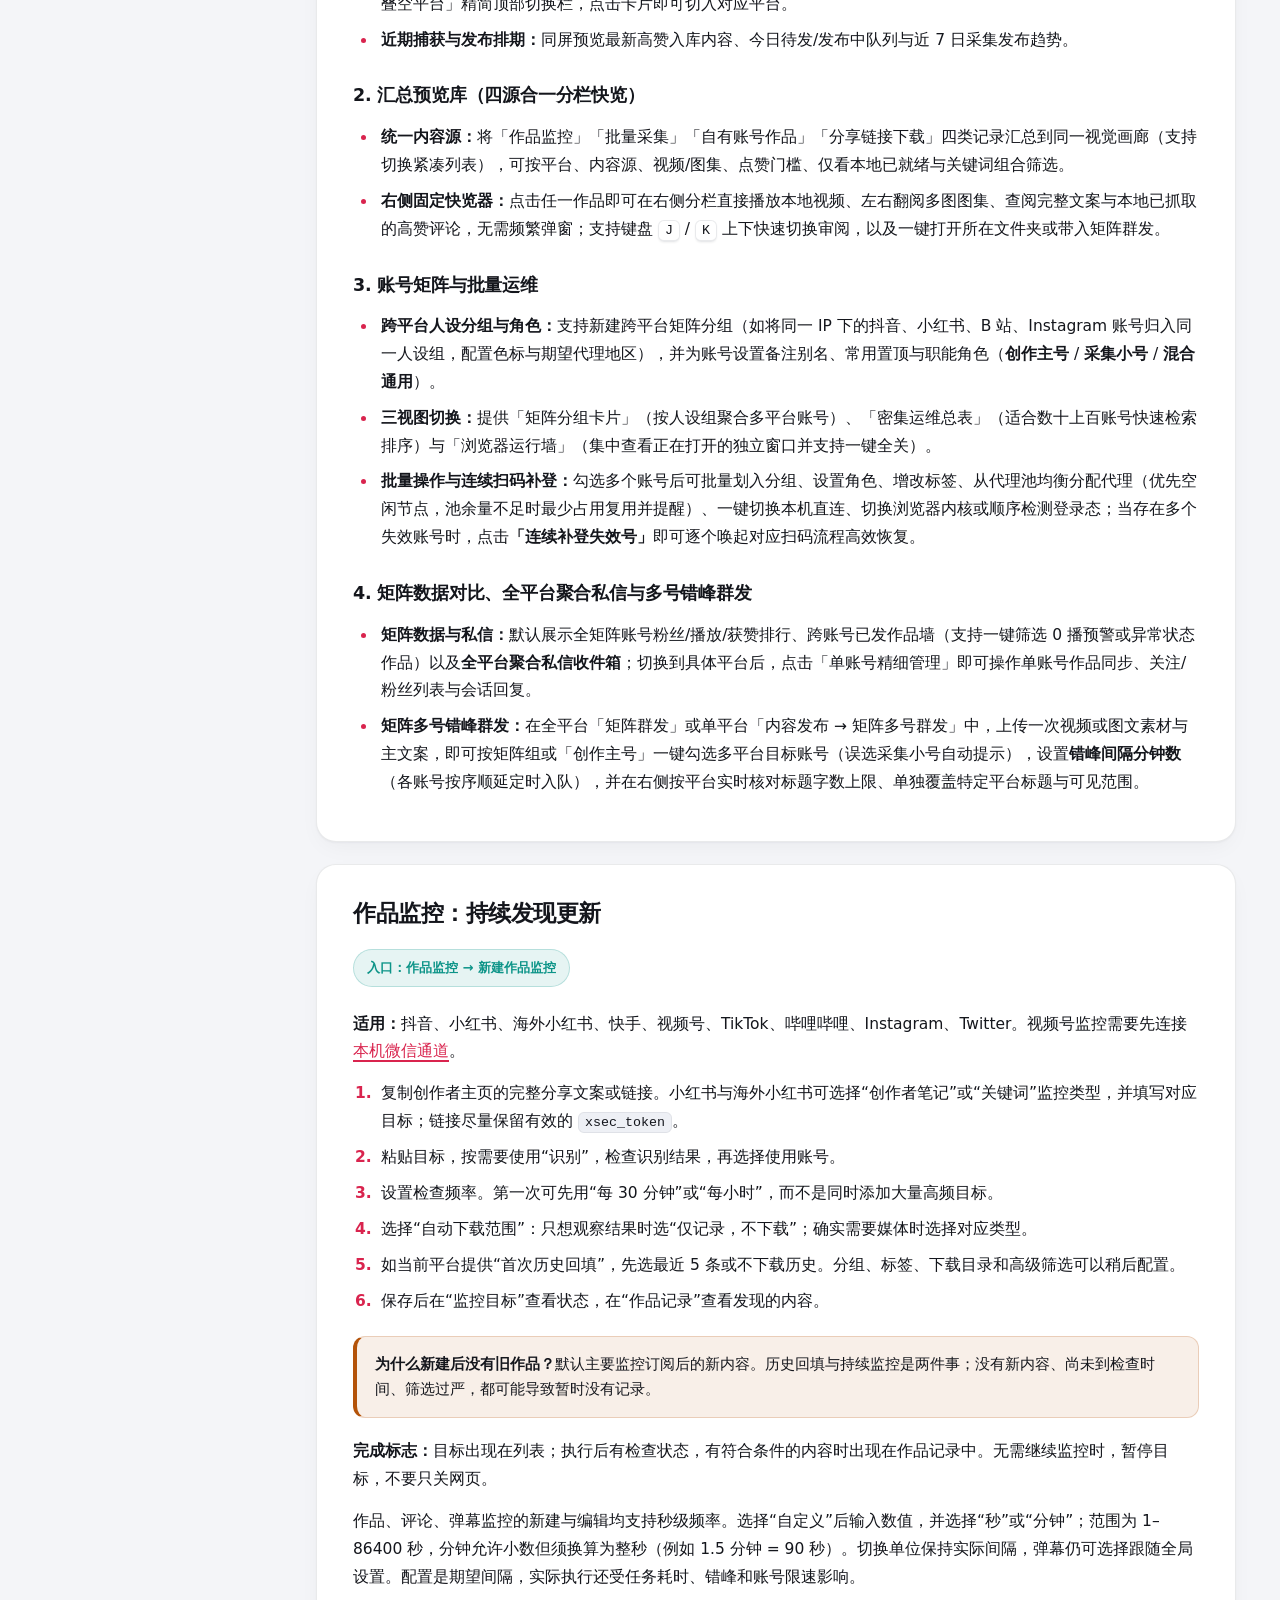
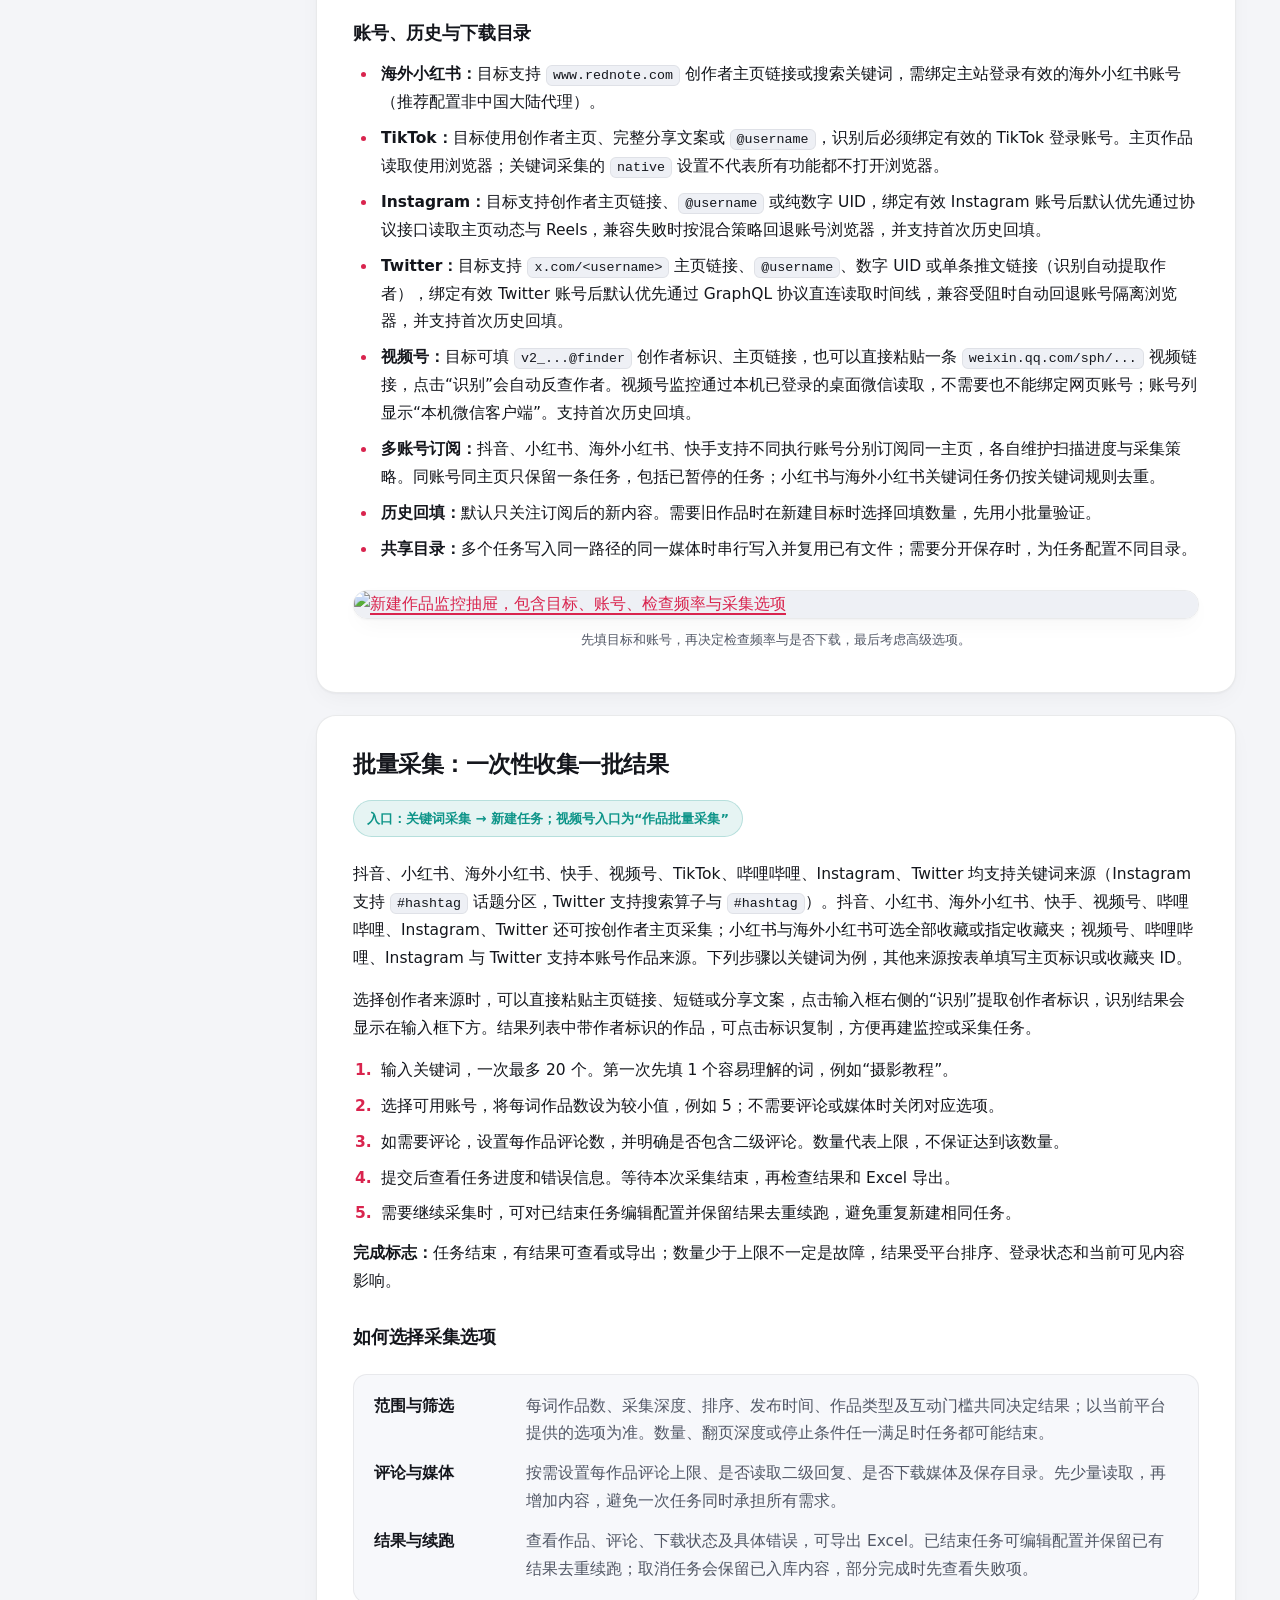
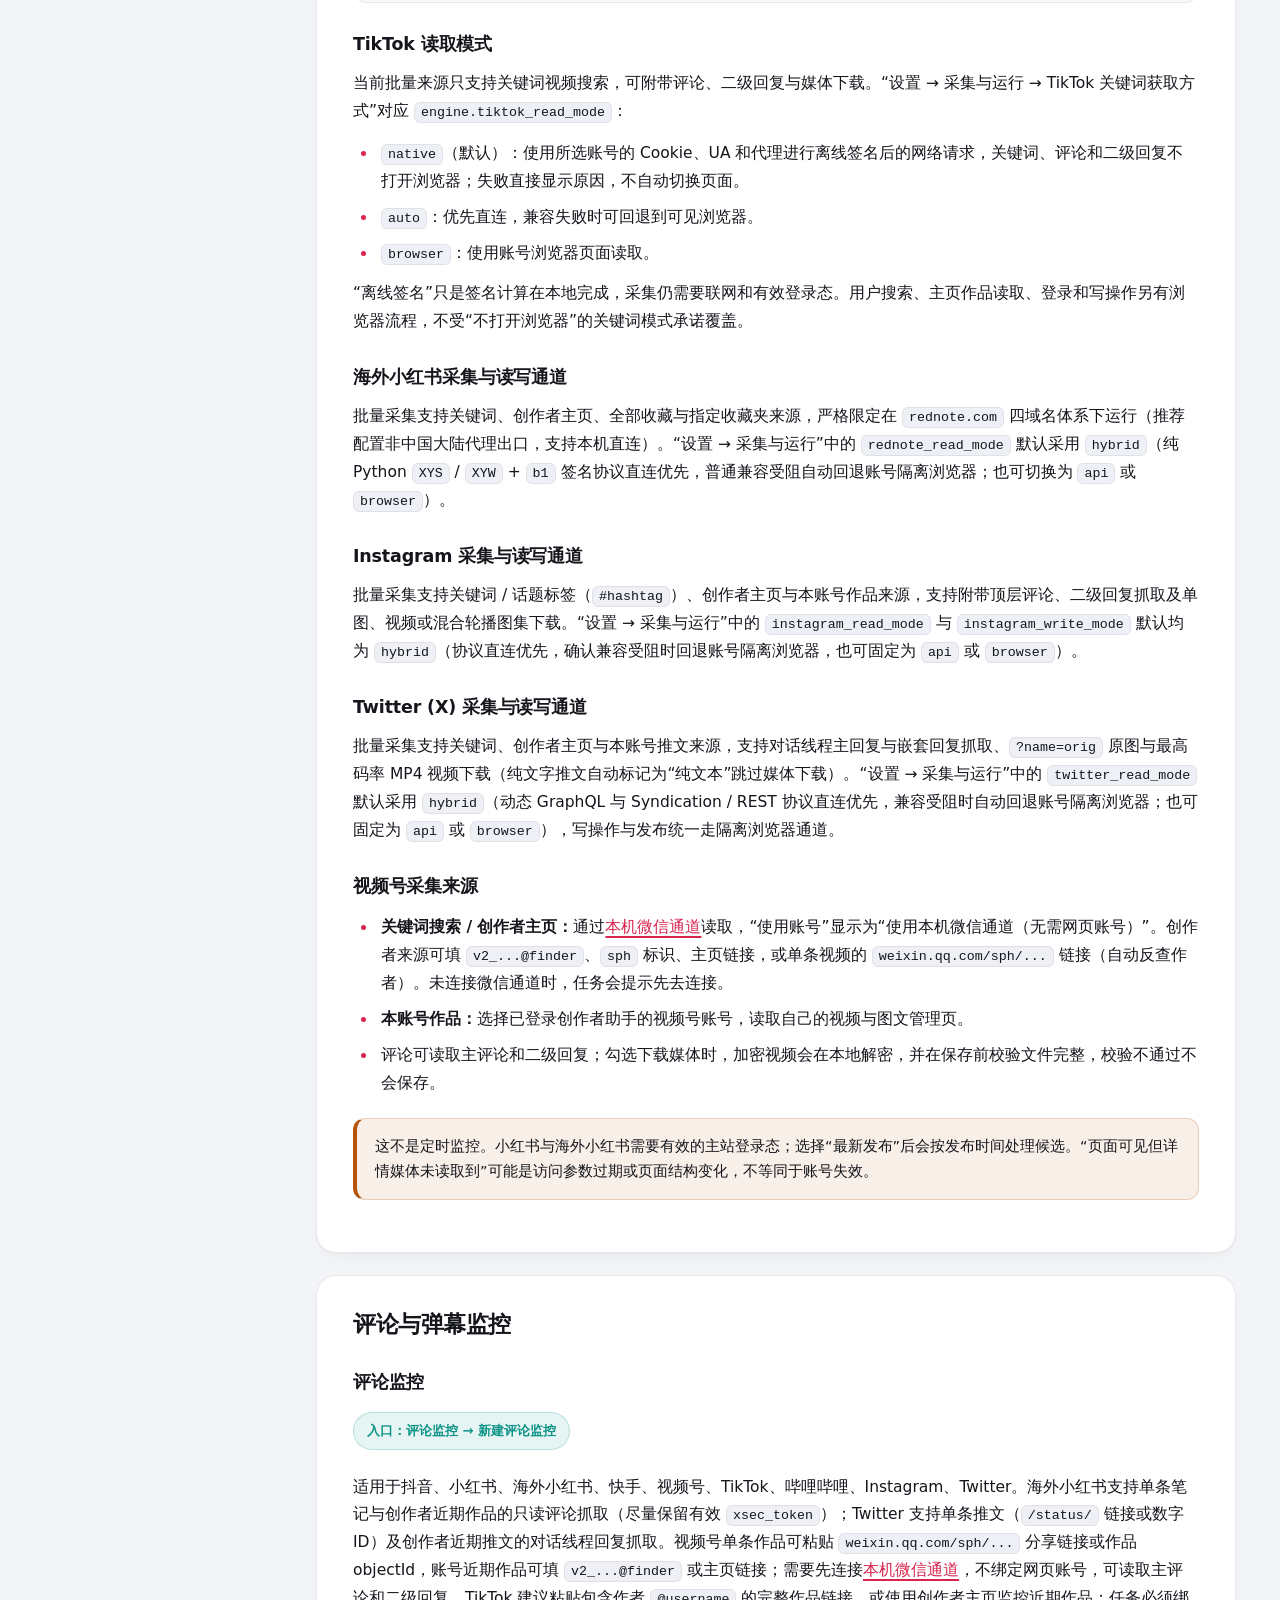
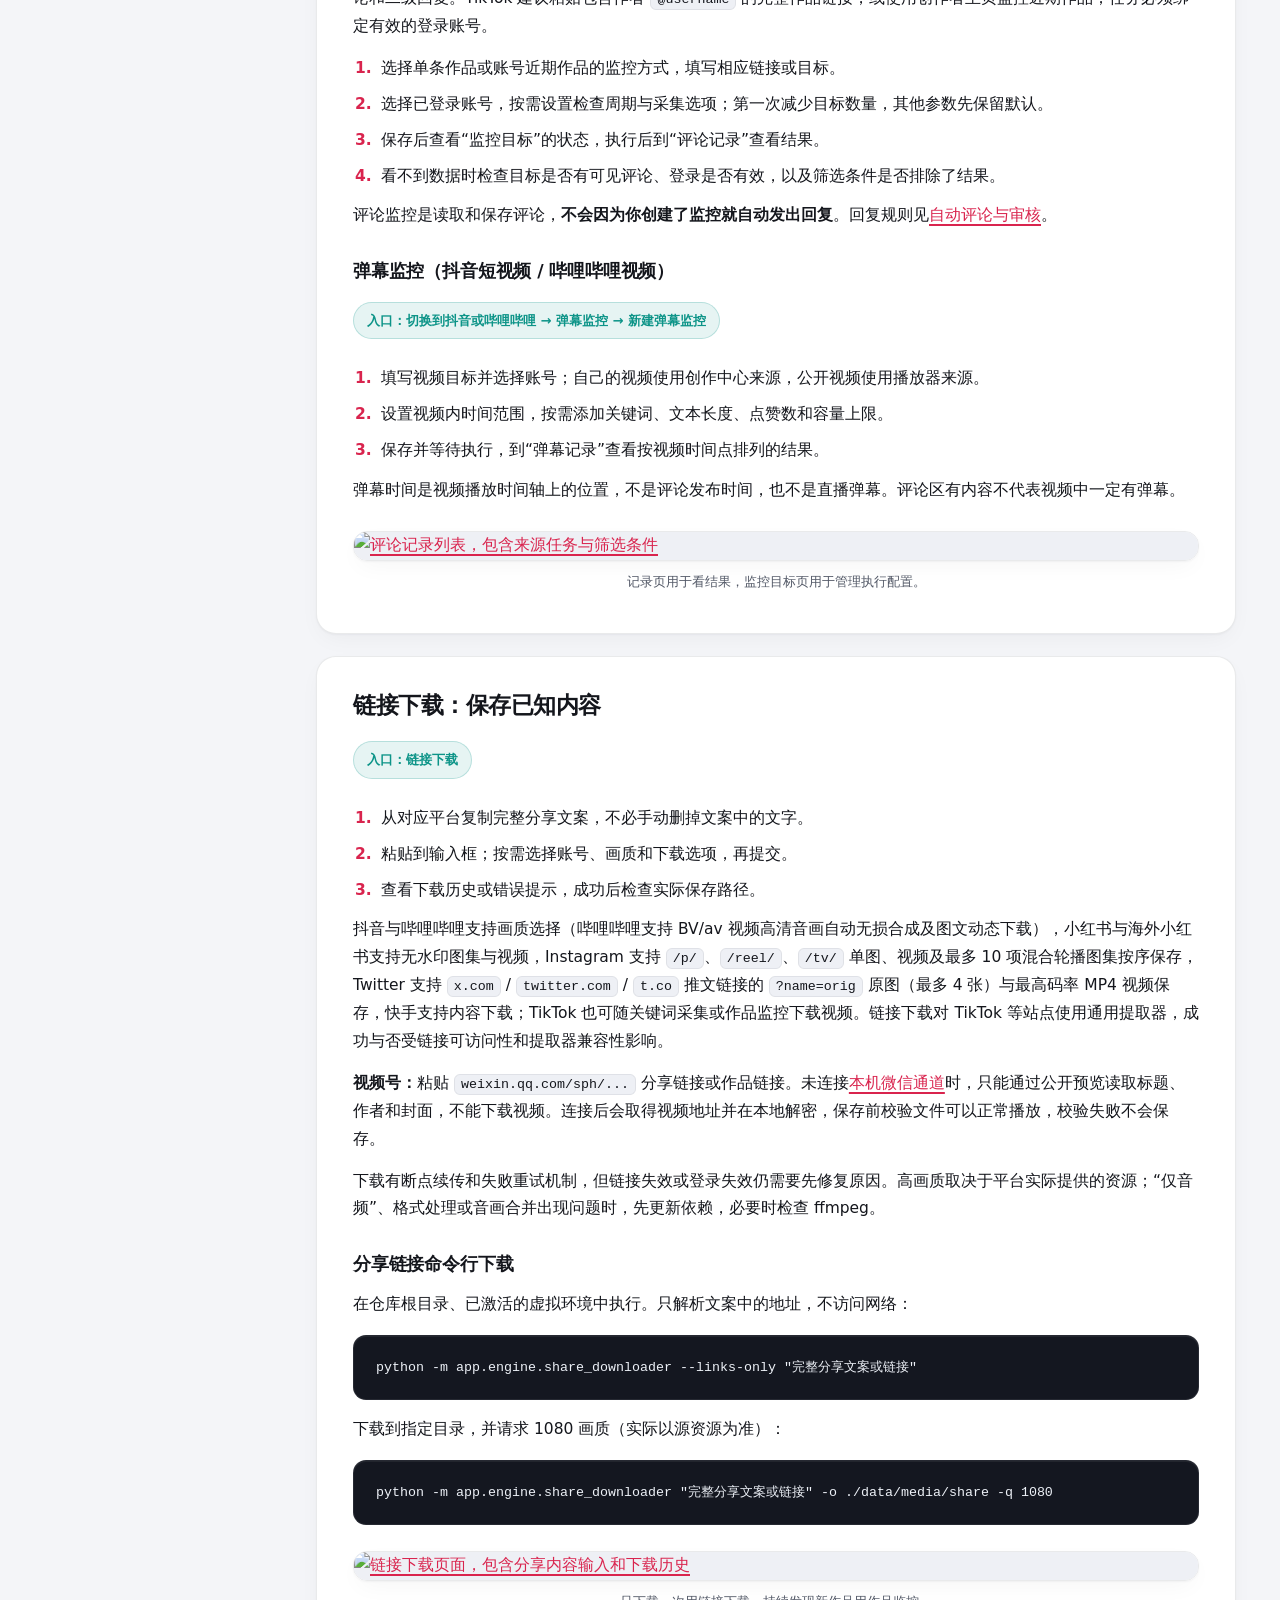
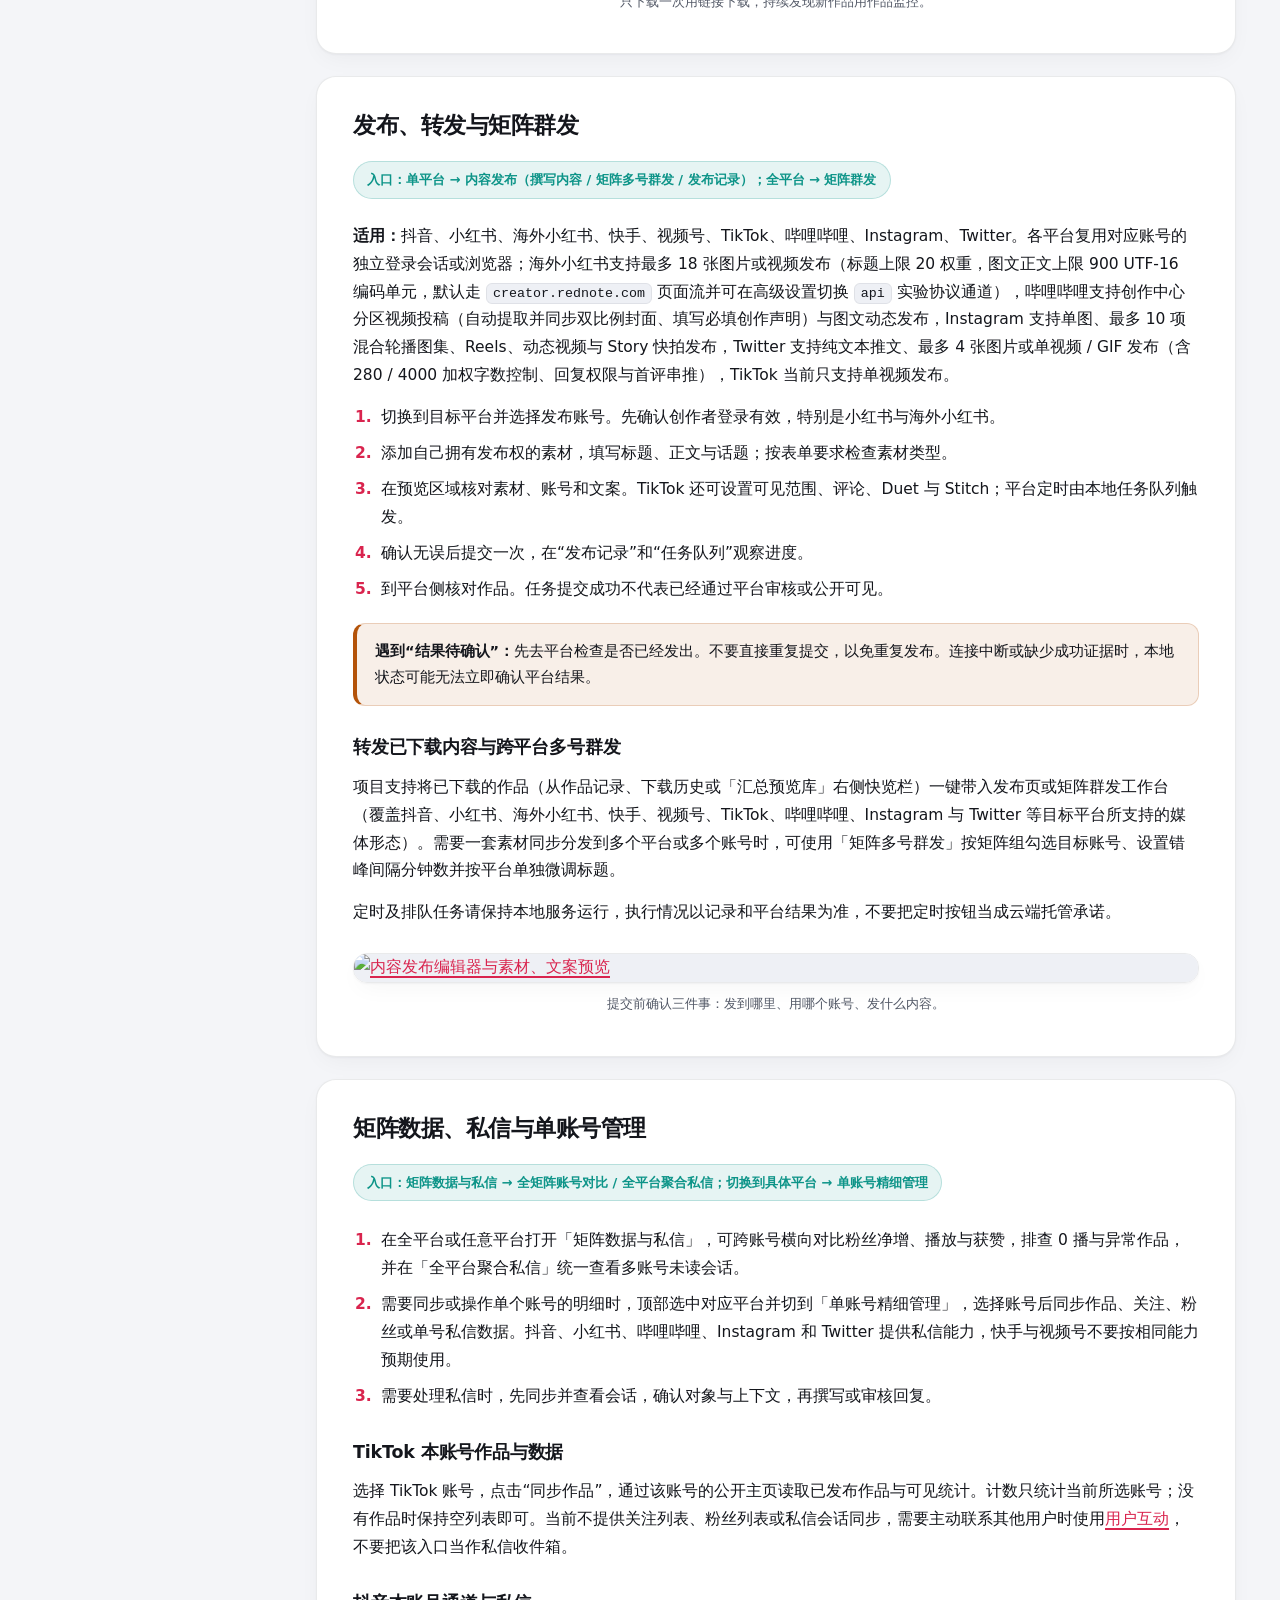
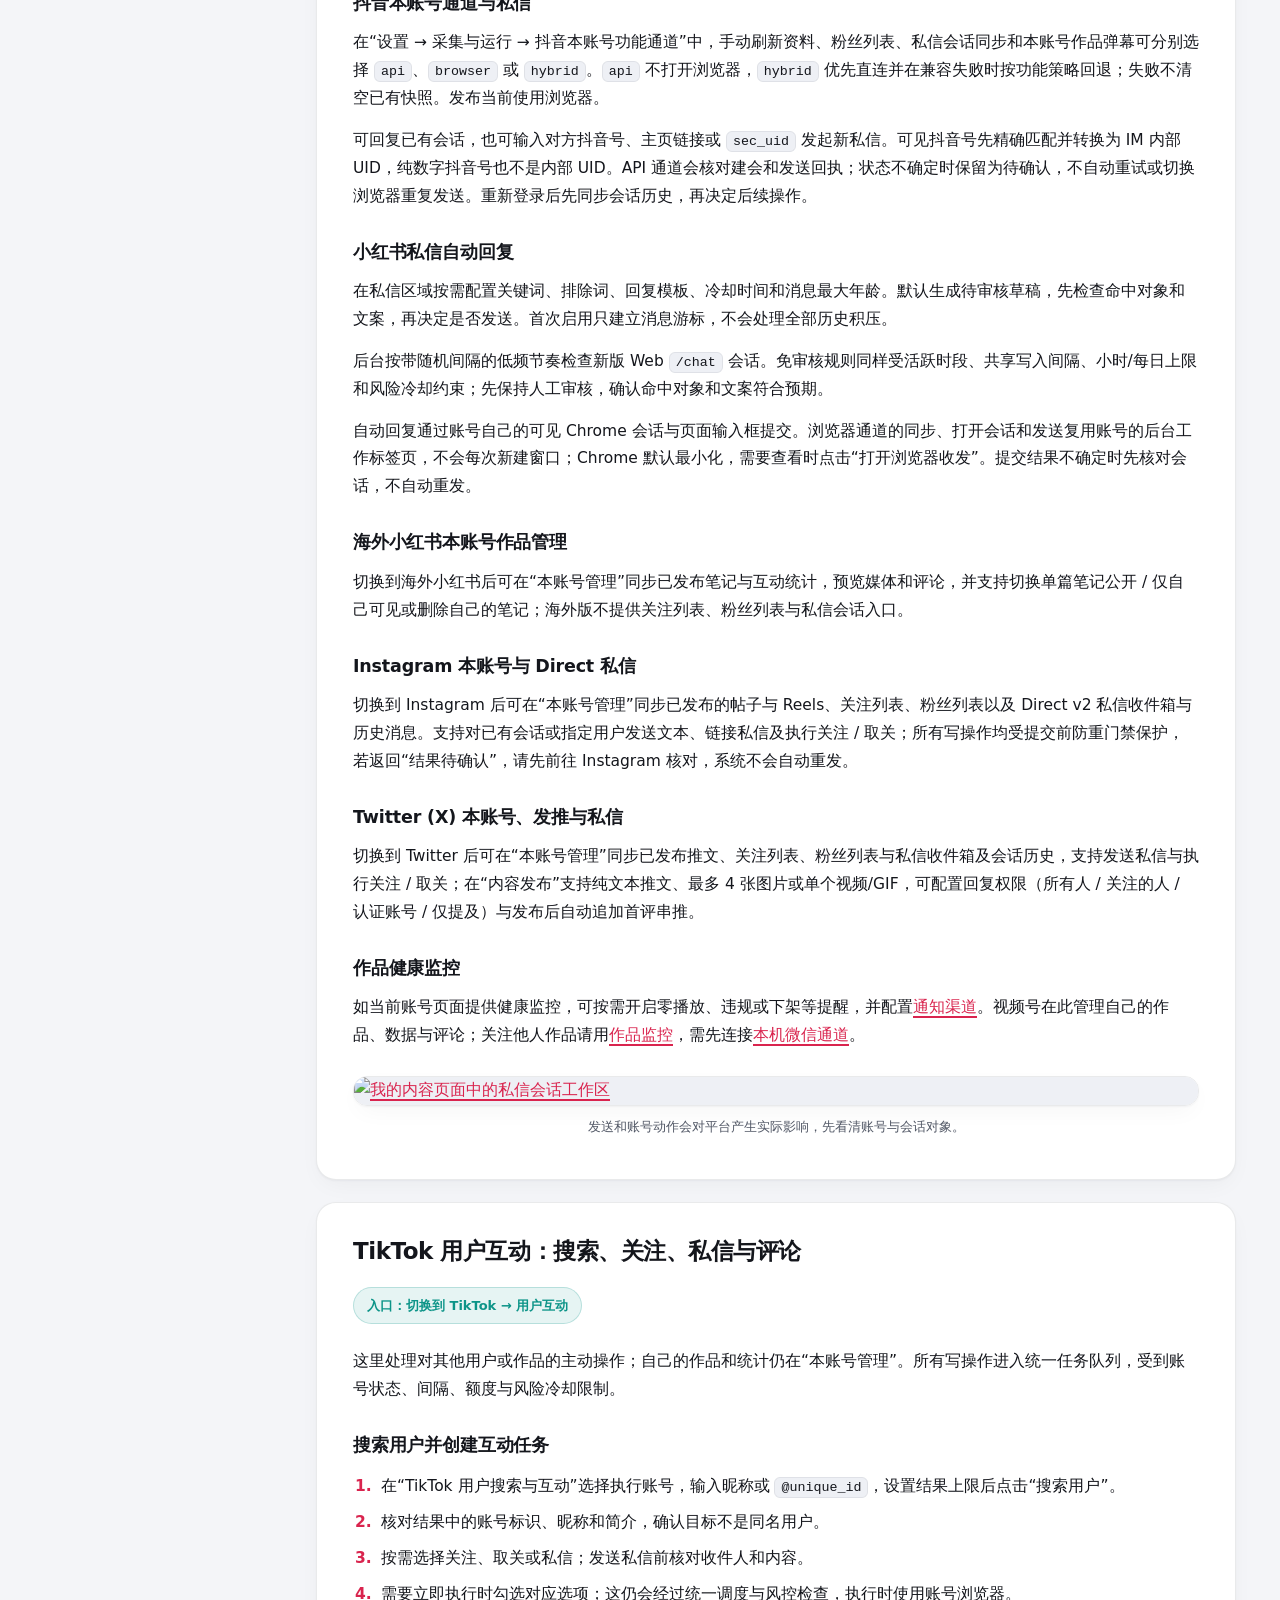
==== commit e8deef56: "Merge origin/main into commercial Douyin pagination Preserve commercial licensing, data paths and Wi" ====
--- a/guide/index.html
+++ b/guide/index.html
@@ -3,7 +3,7 @@
 <head>
   <meta charset="utf-8">
   <meta name="viewport" content="width=device-width, initial-scale=1">
-  <meta name="description" content="aispace 使用指南与功能手册：抖音、小红书、快手、视频号、TikTok 的安装登录、采集监控、下载、发布互动、配置与更新。">
+  <meta name="description" content="aispace 使用指南与功能手册：抖音、小红书、海外小红书、快手、视频号、TikTok、哔哩哔哩、Instagram、Twitter 的安装登录、采集监控、下载、发布互动、配置与更新。">
   <title>使用指南 · aispace</title>
   <link rel="stylesheet" href="guide.css">
 </head>
@@ -23,12 +23,14 @@
       <a href="#accounts">02 · 登录第一个账号</a>
       <a href="#first-task">03 · 完成第一个任务</a>
       <p>按功能查阅</p>
+      <a href="#matrix">全平台矩阵与汇总预览</a>
       <a href="#monitor">作品监控</a><a href="#collection">关键词采集</a>
       <a href="#comments">评论与弹幕监控</a><a href="#download">链接下载</a>
-      <a href="#publish">发布与转发</a><a href="#my-content">本账号管理与私信</a>
+      <a href="#publish">发布、转发与矩阵群发</a><a href="#my-content">矩阵数据、私信与单号管理</a>
       <a href="#tiktok-tools">TikTok 用户互动</a>
       <a href="#autocomment">自动评论与审核</a><a href="#notifications">通知</a>
       <a href="#queue">任务队列与风控</a><a href="#settings">设置与账号环境</a>
+      <a href="#channels-wechat">视频号微信通道</a>
       <a href="#ai-agent">AI 助手与 MCP</a>
       <a href="#browser-environment">浏览器与代理</a><a href="#cli-download">命令行下载</a>
       <p>日常维护</p>
@@ -43,34 +45,38 @@
       <div id="platforms" class="platform-grid" aria-label="按平台开始">
         <a href="douyin/"><strong>抖音</strong><span>作品下载、监控与关键词采集 →</span></a>
         <a href="xhs/"><strong>小红书</strong><span>双登录、笔记发布与私信 →</span></a>
+        <a href="rednote/"><strong>海外小红书</strong><span>四域名隔离、采集监控、本账号管理与发布 →</span></a>
         <a href="kuaishou/"><strong>快手</strong><span>作品、评论监控与发布 →</span></a>
-        <a href="shipinhao/"><strong>视频号</strong><span>本账号作品、数据与发布 →</span></a>
+        <a href="shipinhao/"><strong>视频号</strong><span>微信通道采集、监控、解密下载与发布 →</span></a>
         <a href="tiktok/"><strong>TikTok</strong><span>关键词采集、作品监控与用户互动 →</span></a>
+        <a href="bilibili/"><strong>哔哩哔哩</strong><span>关键词采集、作品/弹幕监控、分区投稿与私信 →</span></a>
+        <a href="instagram/"><strong>Instagram</strong><span>关键词/话题采集、主页与评论监控、轮播/Reels 发布与私信 →</span></a>
+        <a href="twitter/"><strong>Twitter</strong><span>推文与回复采集、创作者监控、纯文本/图集/视频发推、转推与私信 →</span></a>
       </div>
       <div class="actions"><a class="button" href="#install">开始安装</a><a class="button secondary" href="#first-task">已经装好？开始第一个任务</a></div>
       <div class="note"><strong>在线文档 ≠ 在线运行。</strong>本指南和<a href="../">在线体验</a>可以直接打开；体验页使用示例数据。真实登录、采集、下载和发布需要在自己的电脑启动 aispace。关闭服务或电脑休眠后，本地任务不会持续执行。</div>
       <h2>先弄清楚三个词</h2>
-      <dl><dt>平台账号</dt><dd>你登录 aispace 的抖音、小红书、快手、视频号或 TikTok 账号，用来执行任务。</dd><dt>监控目标</dt><dd>你想持续查看的创作者或作品，不等于登录账号。</dd><dt>任务与记录</dt><dd>任务是“准备做什么、正在做什么”；记录是“已经发现或处理的内容”。任务保存成功，不代表已经产生结果。</dd></dl>
+      <dl><dt>平台账号</dt><dd>你登录 aispace 的抖音、小红书、海外小红书、快手、视频号、TikTok、哔哩哔哩、Instagram 或 Twitter 账号，用来执行任务。</dd><dt>监控目标</dt><dd>你想持续查看的创作者或作品，不等于登录账号。</dd><dt>任务与记录</dt><dd>任务是“准备做什么、正在做什么”；记录是“已经发现或处理的内容”。任务保存成功，不代表已经产生结果。</dd></dl>
       <h2>平台能力速查</h2>
-      <div class="table-scroll"><table><caption>按当前项目实现整理；“—”表示暂无该功能，平台切换后以可见入口为准</caption><thead><tr><th scope="col">功能</th><th scope="col">抖音</th><th scope="col">小红书</th><th scope="col">快手</th><th scope="col">视频号</th><th scope="col">TikTok</th></tr></thead><tbody>
-      <tr><th scope="row">登录入口</th><td>扫码 / 创作者 / Cookie</td><td>主站 / 创作者</td><td>扫码 / 创作者</td><td>创作者助手扫码</td><td>TikTok Web 登录</td></tr>
-      <tr><th scope="row">作品 / 评论监控</th><td>支持</td><td>支持；作品可按关键词</td><td>支持</td><td>仅本账号数据</td><td>支持；需绑定账号</td></tr>
-      <tr><th scope="row">批量采集来源</th><td>关键词 / 创作者</td><td>关键词 / 创作者 / 收藏</td><td>关键词 / 创作者</td><td>本账号作品</td><td>关键词视频</td></tr>
-      <tr><th scope="row">短视频弹幕</th><td>支持</td><td>—</td><td>—</td><td>—</td><td>—</td></tr>
-      <tr><th scope="row">内容下载</th><td>可选画质</td><td>图集 / 视频</td><td>支持</td><td>本账号非加密资源，见下方说明</td><td>视频；可随采集 / 监控下载</td></tr>
-      <tr><th scope="row">发布</th><td>支持</td><td>图集 / 视频 / 定时</td><td>支持</td><td>支持</td><td>单视频 / 本地定时队列</td></tr>
-      <tr><th scope="row">自动评论规则</th><td>支持</td><td>支持</td><td>支持</td><td>—</td><td>—；使用手动评论 / 回复任务</td></tr>
-      <tr><th scope="row">本账号管理</th><td>作品 / 关注 / 粉丝 / 私信</td><td>作品 / 关注 / 粉丝 / 私信</td><td>作品 / 关注 / 粉丝</td><td>作品 / 数据 / 评论</td><td>本账号作品 / 数据</td></tr>
-      <tr><th scope="row">TikTok 用户互动</th><td>—</td><td>—</td><td>—</td><td>—</td><td>用户搜索 / 关注 / 取关 / 私信 / 评论 / 回复</td></tr>
+      <div class="table-scroll"><table><caption>按当前项目实现整理；“—”表示暂无该功能，平台切换后以可见入口为准</caption><thead><tr><th scope="col">功能</th><th scope="col">抖音</th><th scope="col">小红书</th><th scope="col">海外小红书</th><th scope="col">快手</th><th scope="col">视频号</th><th scope="col">TikTok</th><th scope="col">哔哩哔哩</th><th scope="col">Instagram</th><th scope="col">Twitter</th></tr></thead><tbody>
+      <tr><th scope="row">登录入口</th><td>扫码 / 创作者 / Cookie</td><td>主站 / 创作者</td><td>主站 / 创作者 / Cookie（推荐境外代理）</td><td>扫码 / 创作者</td><td>创作者助手扫码；他人内容走本机微信通道</td><td>TikTok Web 登录</td><td>扫码 / 网页 / Cookie</td><td>Instagram Web / Cookie</td><td>X Web 登录 / Token / Cookie</td></tr>
+      <tr><th scope="row">作品 / 评论监控</th><td>支持</td><td>支持；作品可按关键词</td><td>支持；作品可按关键词（评论只读）</td><td>支持</td><td>支持；需连接本机微信通道</td><td>支持；需绑定账号</td><td>支持</td><td>支持</td><td>支持</td></tr>
+      <tr><th scope="row">批量采集来源</th><td>关键词 / 创作者</td><td>关键词 / 创作者 / 收藏</td><td>关键词 / 创作者 / 收藏</td><td>关键词 / 创作者</td><td>关键词 / 创作者 / 本账号作品</td><td>关键词视频</td><td>关键词 / UP 主空间 / 本账号作品</td><td>关键词 / 话题 / 创作者 / 本账号作品</td><td>关键词 / 创作者 / 本账号推文</td></tr>
+      <tr><th scope="row">视频弹幕</th><td>支持</td><td>—</td><td>—</td><td>—</td><td>—</td><td>—</td><td>支持（XML 时间轴弹幕）</td><td>—</td><td>—</td></tr>
+      <tr><th scope="row">内容下载</th><td>可选画质</td><td>图集 / 视频</td><td>图集 / 视频</td><td>支持</td><td>分享链接；加密视频需连接微信通道</td><td>视频；可随采集 / 监控下载</td><td>可选画质（含 1080P 无损合成）/ 图文动态</td><td>单图 / 轮播图集 / Reels / 视频</td><td>原图（最多 4 图）/ 最高码率 MP4 视频</td></tr>
+      <tr><th scope="row">发布</th><td>支持</td><td>图集 / 视频 / 定时</td><td>图集 / 视频 / 定时（页面 / 协议）</td><td>支持</td><td>支持</td><td>单视频 / 本地定时队列</td><td>分区视频投稿 / 图文动态 / 定时</td><td>单图 / 轮播 / Reels / Story / 首评 / 定时</td><td>纯文本 / 最多 4 图 / 单视频 / 回复权限 / 首评串推 / 定时</td></tr>
+      <tr><th scope="row">自动评论规则</th><td>支持</td><td>支持</td><td>—</td><td>支持</td><td>—</td><td>—；使用手动评论 / 回复任务</td><td>支持</td><td>支持</td><td>支持</td></tr>
+      <tr><th scope="row">本账号管理</th><td>作品 / 关注 / 粉丝 / 私信</td><td>作品 / 关注 / 粉丝 / 私信</td><td>本账号作品 / 可见性 / 删除</td><td>作品 / 关注 / 粉丝</td><td>作品 / 数据 / 评论</td><td>本账号作品 / 数据</td><td>作品 / 关注 / 粉丝 / 私信 / 诊断数据</td><td>作品 / 关注 / 粉丝 / Direct 私信</td><td>推文 / 关注 / 粉丝 / 私信</td></tr>
+      <tr><th scope="row">TikTok 用户互动</th><td>—</td><td>—</td><td>—</td><td>—</td><td>—</td><td>用户搜索 / 关注 / 取关 / 私信 / 评论 / 回复</td><td>—</td><td>—</td><td>—</td></tr>
       </tbody></table></div>
-      <p><strong>关键词作品监控</strong>与<strong>关键词批量采集</strong>是不同功能：前者是小红书持续检查一个搜索词的监控任务，后者是一次性批处理。通知渠道 Bark、钉钉、Telegram 全局共用。</p>
-      <p>视频号只处理本账号，不支持监控或下载他人作品；本账号采集遇到加密媒体会保留元数据并跳过直接下载。TikTok 暂不支持直播、短视频弹幕和图文发布；主动发送私信不等于支持私信会话同步或自动回复。</p>
+      <p><strong>关键词作品监控</strong>与<strong>关键词批量采集</strong>是不同功能：前者是小红书与海外小红书持续检查一个搜索词的监控任务，后者是一次性批处理。通知渠道 Bark、钉钉、Telegram 全局共用。</p>
+      <p>视频号有两条通道：创作者助手登录用于本账号作品、数据和发布；关键词搜索、他人主页、作品与评论监控和加密视频下载需要先连接<a href="#channels-wechat">本机微信通道</a>，不需要绑定网页账号。视频号不支持弹幕监控和自动评论规则。TikTok 暂不支持直播、短视频弹幕和图文发布；主动发送私信不等于支持私信会话同步或自动回复。</p>
       <figure><a href="images/overview-douyin.png"><img src="images/overview-douyin.png" alt="aispace 工作概览，左侧为功能导航，顶部可切换平台" width="1600" loading="lazy"></a><figcaption>界面截图使用示例数据。点击图片可查看原图；实际入口会随平台变化。</figcaption></figure>
     </section>
 
     <section id="install">
       <div class="eyebrow">01 / SETUP</div><h2>安装与启动</h2>
-      <div class="note"><strong>Windows 10/11 x64 用户推荐安装版：</strong>到 <a href="https://github.com/3441293738/creatorhub/releases/latest">最新正式版下载页</a>，在 Assets 下载 <code>aispace-Setup-版本-windows-x64.exe</code>，双击安装后使用桌面快捷方式启动。无需手动安装 Python 或构建源码；缺少 WebView2 时安装器自动联网安装。新版会直接准备工作台，优先复用系统 Chrome，仅在需要时补齐浏览器组件；旧版请点击“启动本地服务”。组件下载时请保持联网，启动中心可查看进度和取消；<code>Source code (zip)</code> 是源码，不是安装程序。后续更新见<a href="#backup">更新与备份</a>。</div>
+      <div class="note"><strong>Windows 10/11 x64 用户推荐安装版：</strong>获取商用版安装包 <code>aispace-Setup-版本-windows-x64.exe</code>，双击安装后使用桌面快捷方式启动。无需手动安装 Python 或构建源码；缺少 WebView2 时安装器自动联网安装。新版会直接准备工作台，优先复用系统 Chrome，仅在需要时补齐浏览器组件；旧版请点击“启动本地服务”。组件下载时请保持联网，启动中心可查看进度和取消；<code>Source code (zip)</code> 是源码，不是安装程序。后续更新见<a href="#backup">更新与备份</a>。</div>
       <details><summary>源码安装：开发者 / macOS / Linux（Windows 安装版用户跳过）</summary>
       <h3>准备什么？</h3>
       <ul><li>一台带桌面环境的 Windows、macOS 或 Linux 电脑，以及能正常访问对应平台的网络。</li><li>Python 3.10 或以上。Windows 安装 Python 时勾选 <code>Add Python to PATH</code>，安装后重新打开终端。</li><li>小红书用户建议准备本机稳定版 Google Chrome。首次安装会下载 Python 依赖和浏览器，请预留时间和磁盘空间。</li></ul>
@@ -90,14 +96,13 @@
       <p>首次运行会创建 <code>.venv</code>、安装依赖和 Chromium，并从示例生成 <code>config.yaml</code>。看到持续下载日志时请等待，不要反复启动。</p>
       <h3>第三步：打开本地面板</h3>
       <p>等待服务启动后，在浏览器打开 <a href="http://127.0.0.1:8000">http://127.0.0.1:8000</a>。这个地址指的是你自己的电脑，不是公共网站。</p>
-      <div class="success"><strong>完成标志：</strong>能看到工作概览，切换平台、打开“平台账号”页面。第一次列表为空是正常的。</div>
+      <div class="success"><strong>完成标志：</strong>能看到指挥概览，切换顶部平台或打开“账号矩阵”页面。第一次列表为空是正常的。</div>
       <h3>以后怎么启动、怎么停止？</h3>
       <p>下次仍在同一文件夹运行启动脚本。服务运行期间保持终端开启；停止时回到终端按 <kbd>Ctrl</kbd> + <kbd>C</kbd>。仅关闭网页并不会停止后台服务。</p>
-      <details><summary>常用启动与开发命令</summary><pre><code>.\start.cmd check
-.\start.cmd install
+      <details><summary>常用启动与开发命令</summary><pre><code>.\start.cmd install
 .\start.cmd --port 8080
 .\start.cmd --no-open
-.\start.cmd --reload</code></pre><p>依次对应环境自检、安装或更新依赖、换端口、不自动打开网页、开发热重载。换端口后访问 <code>http://127.0.0.1:8080</code>。macOS / Linux 把 <code>.\start.cmd</code> 换成 <code>./start.sh</code>。</p></details>
+.\start.cmd --reload</code></pre><p>依次对应安装或更新依赖、换端口、不自动打开网页、开发热重载。换端口后访问 <code>http://127.0.0.1:8080</code>。macOS / Linux 把 <code>.\start.cmd</code> 换成 <code>./start.sh</code>。</p></details>
       <details><summary>手动安装（不使用启动脚本）</summary><pre><code>python -m venv .venv
 
 # Windows 激活虚拟环境
@@ -107,48 +112,76 @@
 
 python -m pip install -r requirements.txt
 python -m patchright install chromium
-# 复制 config.example.yaml 为 config.yaml，再执行：
-python selftest.py
+# 复制 config.example.yaml 为 config.yaml，再启动服务：
 python -m uvicorn app.main:app --host 127.0.0.1 --port 8000</code></pre><p>激活命令按操作系统二选一；启动服务保持单 worker。需要小红书 API 通道时，在仓库根目录额外运行 <code>npm install</code>。</p></details>
       </details>
     </section>
 
     <section id="accounts">
       <div class="eyebrow">02 / ACCOUNT</div><h2>登录第一个账号</h2>
-      <p class="path">入口：顶部选择平台 → 平台账号 → 添加账号</p>
-      <ol><li>先选择要使用的平台。不同平台的账号和监控数据分开显示。</li><li>打开“平台账号”，选择当前平台提供的扫码或创作者登录入口。新手先用扫码方式，抖音也支持 Cookie 登录。</li><li>在弹出的浏览器窗口按平台提示扫码、确认或完成验证。不要提前关闭登录窗口。</li><li>回到账号列表，检查昵称和状态；必要时刷新资料或检测状态。</li></ol>
+      <p class="path">入口：顶部选择平台（或全平台）→ 账号矩阵 → 添加账号</p>
+      <ol><li>可在顶部选择要使用的具体平台，或在“全平台 → 账号矩阵”顶部快捷选择目标平台。</li><li>打开“账号矩阵”，点击对应平台的扫码、创作者登录或 Token / Cookie 导入入口。新手建议优先使用扫码登录。</li><li>在一站式登录环境面板确认浏览器内核与代理策略（支持自动分配、从代理池挑选、原地手动输入或本机直连；国内平台若池内仅有境外节点会自动默认选中本机直连），随后在弹出的浏览器窗口按平台提示扫码确认，不要提前关闭登录窗口。</li><li>回到账号矩阵，检查昵称、健康状态与代理归属；必要时刷新资料、划入跨平台矩阵分组或设置角色标识。</li></ol>
       <div class="success"><strong>完成标志：</strong>账号出现在当前平台列表，状态检测正常，并能在创建任务时被选中。</div>
-      <div class="note"><strong>小红书有两种登录用途：</strong>扫码获得主站读取态，用来读取内容；需要发布时还要完成独立的“创作者登录”。“能查看笔记”不代表“已经能发布”。</div>
-      <div class="note"><strong>TikTok 使用独立入口：</strong>切换到 TikTok，在“平台账号”点击“TikTok 登录”，按提示选择浏览器环境和可用代理，在弹出的 TikTok Web 窗口完成登录。无需另做创作者登录；后续读取与互动复用该账号的独立 Profile 和登录会话。先确认当前网络能打开 TikTok，再创建采集或监控任务。</div>
+      <div class="note"><strong>小红书与海外小红书均区分两种登录用途：</strong>主站扫码登录用来读取内容与管理本账号作品；需要发布时还要完成独立的“创作者登录”。“能查看笔记”不代表“已经能发布”。海外小红书（<code>rednote.com</code>）建议配置非中国大陆代理出口（支持本机直连或多号复用代理并自动提醒风险，不强制阻断），支持 <code>www.rednote.com</code> 主站扫码、<code>creator.rednote.com</code> 创作者登录与 <code>.rednote.com</code> Cookie 导入，与国内版 <code>xiaohongshu.com</code> 登录态严格隔离、不可混用。</div>
+      <div class="note"><strong>TikTok、Instagram 与 Twitter 使用独立入口：</strong>切换到对应海外平台或在“账号矩阵”快捷添加栏选中平台后，点击登录入口，按提示选择浏览器环境与代理（推荐绑定境外独立代理，也支持本机直连）完成登录；Instagram 支持粘贴含 <code>sessionid</code> 与 <code>csrftoken</code> 的完整 Cookie，Twitter 支持“Token / Cookie 登录”（可直接粘贴 40 位 <code>auth_token</code> 令牌、多字段导出文本、JSON 数组或完整 Cookie，自动换取 <code>ct0</code> / <code>twid</code> 并补齐账号资料）。无需另做创作者登录；后续读取、发布与互动均复用该账号的独立环境与会话。</div>
       <p>若暂时看不到账号，先检查顶部平台是否选对。登录失效时从账号列表重新登录，不要为了修复登录删除整个数据目录。</p>
       <figure><a href="images/accounts-list.png"><img src="images/accounts-list.png" alt="平台账号列表，展示账号搜索、登录状态和操作入口" width="1600" loading="lazy"></a><figcaption>先确认账号可用，再创建任务；代理池和浏览器内核属于进阶选项。</figcaption></figure>
     </section>
 
     <section id="first-task">
       <div class="eyebrow">03 / FIRST RESULT</div><h2>完成第一个任务：下载一条内容</h2>
-      <p>先用自己拥有或获准保存的一条抖音、小红书或快手内容验证完整流程；视频号不支持这条下载路线，请改从<a href="#my-content">本账号管理</a>同步自己的作品。</p>
+      <p>先用自己拥有或获准保存的一条抖音、小红书或快手内容验证完整流程。视频号用户可以先在<a href="#my-content">本账号管理</a>同步自己的作品；要下载视频，先连接<a href="#channels-wechat">本机微信通道</a>，再粘贴分享链接。</p>
       <p>TikTok 新用户建议先做一次<a href="tiktok/">小规模关键词采集</a>：选一个已登录账号、一个关键词、每词 5 条，先关闭评论与下载。确认有结果后，再逐项开启其他选项。</p>
       <ol><li>完成对应平台账号登录，复制一条作品的完整分享文案或链接。</li><li>打开“链接下载”，粘贴分享内容；如表单提供账号、画质或保存选项，选择刚登录的账号，其余先保留默认值。</li><li>提交下载，等待页面返回结果，不要连续点击。</li><li>查看下载历史和保存路径，到电脑上的对应目录确认文件。</li></ol>
       <div class="success"><strong>完成标志：</strong>下载历史显示完成，实际文件可以打开。你已经验证了“本地服务 → 账号 → 任务 → 文件”这条流程。</div>
       <p>默认下载内容位于 <code>data/media/</code> 下；若修改过下载目录，请以界面或配置中的实际路径为准。失败时先看<a href="#faq">故障排查</a>，不需要重新安装整个项目。</p>
-      <p>下一步：想自动发现更新，阅读<a href="#monitor">作品监控</a>；想一次性按词收集，阅读<a href="#collection">关键词采集</a>。</p>
+      <p>下一步：管理多平台多账号或统一审阅素材，阅读<a href="#matrix">全平台矩阵与汇总预览</a>；想自动发现更新，阅读<a href="#monitor">作品监控</a>；想一次性按词收集，阅读<a href="#collection">关键词采集</a>。</p>
+    </section>
+
+    <section id="matrix">
+      <h2>全平台矩阵与汇总预览：高效统筹多平台多账号</h2>
+      <p class="path">入口：顶部「全平台」全局视角 → 指挥概览 / 汇总预览库 / 账号矩阵 / 矩阵数据与私信 / 矩阵群发</p>
+      <p>当管理多个平台或多个账号时，点击顶部切换栏最左侧的<strong>「全平台」</strong>即可进入跨九大平台的全局矩阵视角（左侧菜单会自动收敛为全局汇总、矩阵运维与系统级模块）；点击任意具体平台（如抖音、小红书、Twitter）则聚焦该平台的采集、监控、单号管理与互动工具。</p>
+      <h3>1. 指挥概览</h3>
+      <ul>
+        <li><strong>健康与待办快筛：</strong>顶部自动汇总登录失效、代理故障、同平台共用代理提醒、本机直连提醒、风控冷却、未读私信、失败/待审任务及 0 播异常作品，点击任意告警胶囊即可直达对应筛选视图处理。</li>
+        <li><strong>九平台态势矩阵卡：</strong>一屏查看九个平台的在线账号数、粉丝净增、启用监控数、今日入库作品与评论，支持勾选「折叠空平台」精简顶部切换栏，点击卡片即可切入对应平台。</li>
+        <li><strong>近期捕获与发布排期：</strong>同屏预览最新高赞入库内容、今日待发/发布中队列与近 7 日采集发布趋势。</li>
+      </ul>
+      <h3>2. 汇总预览库（四源合一分栏快览）</h3>
+      <ul>
+        <li><strong>统一内容源：</strong>将「作品监控」「批量采集」「自有账号作品」「分享链接下载」四类记录汇总到同一视觉画廊（支持切换紧凑列表），可按平台、内容源、视频/图集、点赞门槛、仅看本地已就绪与关键词组合筛选。</li>
+        <li><strong>右侧固定快览器：</strong>点击任一作品即可在右侧分栏直接播放本地视频、左右翻阅多图图集、查阅完整文案与本地已抓取的高赞评论，无需频繁弹窗；支持键盘 <kbd>J</kbd> / <kbd>K</kbd> 上下快速切换审阅，以及一键打开所在文件夹或带入矩阵群发。</li>
+      </ul>
+      <h3>3. 账号矩阵与批量运维</h3>
+      <ul>
+        <li><strong>跨平台人设分组与角色：</strong>支持新建跨平台矩阵分组（如将同一 IP 下的抖音、小红书、B 站、Instagram 账号归入同一人设组，配置色标与期望代理地区），并为账号设置备注别名、常用置顶与职能角色（<strong>创作主号</strong> / <strong>采集小号</strong> / <strong>混合通用</strong>）。</li>
+        <li><strong>三视图切换：</strong>提供「矩阵分组卡片」（按人设组聚合多平台账号）、「密集运维总表」（适合数十上百账号快速检索排序）与「浏览器运行墙」（集中查看正在打开的独立窗口并支持一键全关）。</li>
+        <li><strong>批量操作与连续扫码补登：</strong>勾选多个账号后可批量划入分组、设置角色、增改标签、从代理池均衡分配代理（优先空闲节点，池余量不足时最少占用复用并提醒）、一键切换本机直连、切换浏览器内核或顺序检测登录态；当存在多个失效账号时，点击<strong>「连续补登失效号」</strong>即可逐个唤起对应扫码流程高效恢复。</li>
+      </ul>
+      <h3>4. 矩阵数据对比、全平台聚合私信与多号错峰群发</h3>
+      <ul>
+        <li><strong>矩阵数据与私信：</strong>默认展示全矩阵账号粉丝/播放/获赞排行、跨账号已发作品墙（支持一键筛选 0 播预警或异常状态作品）以及<strong>全平台聚合私信收件箱</strong>；切换到具体平台后，点击「单账号精细管理」即可操作单账号作品同步、关注/粉丝列表与会话回复。</li>
+        <li><strong>矩阵多号错峰群发：</strong>在全平台「矩阵群发」或单平台「内容发布 → 矩阵多号群发」中，上传一次视频或图文素材与主文案，即可按矩阵组或「创作主号」一键勾选多平台目标账号（误选采集小号自动提示），设置<strong>错峰间隔分钟数</strong>（各账号按序顺延定时入队），并在右侧按平台实时核对标题字数上限、单独覆盖特定平台标题与可见范围。</li>
+      </ul>
     </section>
 
     <section id="monitor">
       <h2>作品监控：持续发现更新</h2><p class="path">入口：作品监控 → 新建作品监控</p>
-      <p><strong>适用：</strong>抖音、小红书、快手、TikTok。视频号请使用“本账号管理”查看自己的作品。</p>
-      <ol><li>复制创作者主页的完整分享文案或链接。小红书选择“创作者笔记”或“关键词”监控类型，并填写对应目标；链接尽量保留有效的 <code>xsec_token</code>。</li><li>粘贴目标，按需要使用“识别”，检查识别结果，再选择使用账号。</li><li>设置检查频率。第一次可先用“每 30 分钟”或“每小时”，而不是同时添加大量高频目标。</li><li>选择“自动下载范围”：只想观察结果时选“仅记录，不下载”；确实需要媒体时选择对应类型。</li><li>如当前平台提供“首次历史回填”，先选最近 5 条或不下载历史。分组、标签、下载目录和高级筛选可以稍后配置。</li><li>保存后在“监控目标”查看状态，在“作品记录”查看发现的内容。</li></ol>
+      <p><strong>适用：</strong>抖音、小红书、海外小红书、快手、视频号、TikTok、哔哩哔哩、Instagram、Twitter。视频号监控需要先连接<a href="#channels-wechat">本机微信通道</a>。</p>
+      <ol><li>复制创作者主页的完整分享文案或链接。小红书与海外小红书可选择“创作者笔记”或“关键词”监控类型，并填写对应目标；链接尽量保留有效的 <code>xsec_token</code>。</li><li>粘贴目标，按需要使用“识别”，检查识别结果，再选择使用账号。</li><li>设置检查频率。第一次可先用“每 30 分钟”或“每小时”，而不是同时添加大量高频目标。</li><li>选择“自动下载范围”：只想观察结果时选“仅记录，不下载”；确实需要媒体时选择对应类型。</li><li>如当前平台提供“首次历史回填”，先选最近 5 条或不下载历史。分组、标签、下载目录和高级筛选可以稍后配置。</li><li>保存后在“监控目标”查看状态，在“作品记录”查看发现的内容。</li></ol>
       <div class="note"><strong>为什么新建后没有旧作品？</strong>默认主要监控订阅后的新内容。历史回填与持续监控是两件事；没有新内容、尚未到检查时间、筛选过严，都可能导致暂时没有记录。</div>
       <p><strong>完成标志：</strong>目标出现在列表；执行后有检查状态，有符合条件的内容时出现在作品记录中。无需继续监控时，暂停目标，不要只关网页。</p>
       <p>作品、评论、弹幕监控的新建与编辑均支持秒级频率。选择“自定义”后输入数值，并选择“秒”或“分钟”；范围为 1–86400 秒，分钟允许小数但须换算为整秒（例如 1.5 分钟 = 90 秒）。切换单位保持实际间隔，弹幕仍可选择跟随全局设置。配置是期望间隔，实际执行还受任务耗时、错峰和账号限速影响。</p>
       <h3>账号、历史与下载目录</h3>
-      <ul><li><strong>TikTok：</strong>目标使用创作者主页、完整分享文案或 <code>@username</code>，识别后必须绑定有效的 TikTok 登录账号。主页作品读取使用浏览器；关键词采集的 <code>native</code> 设置不代表所有功能都不打开浏览器。</li><li><strong>多账号订阅：</strong>抖音、小红书、快手支持不同执行账号分别订阅同一主页，各自维护扫描进度与采集策略。同账号同主页只保留一条任务，包括已暂停的任务；小红书关键词任务仍按关键词规则去重。</li><li><strong>历史回填：</strong>默认只关注订阅后的新内容。需要旧作品时在新建目标时选择回填数量，先用小批量验证。</li><li><strong>共享目录：</strong>多个任务写入同一路径的同一媒体时串行写入并复用已有文件；需要分开保存时，为任务配置不同目录。</li></ul>
+      <ul><li><strong>海外小红书：</strong>目标支持 <code>www.rednote.com</code> 创作者主页链接或搜索关键词，需绑定主站登录有效的海外小红书账号（推荐配置非中国大陆代理）。</li><li><strong>TikTok：</strong>目标使用创作者主页、完整分享文案或 <code>@username</code>，识别后必须绑定有效的 TikTok 登录账号。主页作品读取使用浏览器；关键词采集的 <code>native</code> 设置不代表所有功能都不打开浏览器。</li><li><strong>Instagram：</strong>目标支持创作者主页链接、<code>@username</code> 或纯数字 UID，绑定有效 Instagram 账号后默认优先通过协议接口读取主页动态与 Reels，兼容失败时按混合策略回退账号浏览器，并支持首次历史回填。</li><li><strong>Twitter：</strong>目标支持 <code>x.com/&lt;username&gt;</code> 主页链接、<code>@username</code>、数字 UID 或单条推文链接（识别自动提取作者），绑定有效 Twitter 账号后默认优先通过 GraphQL 协议直连读取时间线，兼容受阻时自动回退账号隔离浏览器，并支持首次历史回填。</li><li><strong>视频号：</strong>目标可填 <code>v2_...@finder</code> 创作者标识、主页链接，也可以直接粘贴一条 <code>weixin.qq.com/sph/...</code> 视频链接，点击“识别”会自动反查作者。视频号监控通过本机已登录的桌面微信读取，不需要也不能绑定网页账号；账号列显示“本机微信客户端”。支持首次历史回填。</li><li><strong>多账号订阅：</strong>抖音、小红书、海外小红书、快手支持不同执行账号分别订阅同一主页，各自维护扫描进度与采集策略。同账号同主页只保留一条任务，包括已暂停的任务；小红书与海外小红书关键词任务仍按关键词规则去重。</li><li><strong>历史回填：</strong>默认只关注订阅后的新内容。需要旧作品时在新建目标时选择回填数量，先用小批量验证。</li><li><strong>共享目录：</strong>多个任务写入同一路径的同一媒体时串行写入并复用已有文件；需要分开保存时，为任务配置不同目录。</li></ul>
       <figure><a href="images/monitor-create.png"><img src="images/monitor-create.png" alt="新建作品监控抽屉，包含目标、账号、检查频率与采集选项" width="1600" loading="lazy"></a><figcaption>先填目标和账号，再决定检查频率与是否下载，最后考虑高级选项。</figcaption></figure>
     </section>
 
     <section id="collection">
-      <h2>批量采集：一次性收集一批结果</h2><p class="path">入口：关键词采集 → 新建任务；视频号入口为“本账号作品采集”</p>
-      <p>抖音、小红书、快手、TikTok 支持关键词来源。抖音、小红书、快手还可按创作者采集；小红书可选全部收藏或指定收藏夹；视频号只采集当前登录账号自己的作品。下列步骤以关键词为例，其他来源按表单填写主页标识或收藏夹 ID。</p>
+      <h2>批量采集：一次性收集一批结果</h2><p class="path">入口：关键词采集 → 新建任务；视频号入口为“作品批量采集”</p>
+      <p>抖音、小红书、海外小红书、快手、视频号、TikTok、哔哩哔哩、Instagram、Twitter 均支持关键词来源（Instagram 支持 <code>#hashtag</code> 话题分区，Twitter 支持搜索算子与 <code>#hashtag</code>）。抖音、小红书、海外小红书、快手、视频号、哔哩哔哩、Instagram、Twitter 还可按创作者主页采集；小红书与海外小红书可选全部收藏或指定收藏夹；视频号、哔哩哔哩、Instagram 与 Twitter 支持本账号作品来源。下列步骤以关键词为例，其他来源按表单填写主页标识或收藏夹 ID。</p>
+      <p>选择创作者来源时，可以直接粘贴主页链接、短链或分享文案，点击输入框右侧的“识别”提取创作者标识，识别结果会显示在输入框下方。结果列表中带作者标识的作品，可点击标识复制，方便再建监控或采集任务。</p>
       <ol><li>输入关键词，一次最多 20 个。第一次先填 1 个容易理解的词，例如“摄影教程”。</li><li>选择可用账号，将每词作品数设为较小值，例如 5；不需要评论或媒体时关闭对应选项。</li><li>如需要评论，设置每作品评论数，并明确是否包含二级评论。数量代表上限，不保证达到该数量。</li><li>提交后查看任务进度和错误信息。等待本次采集结束，再检查结果和 Excel 导出。</li><li>需要继续采集时，可对已结束任务编辑配置并保留结果去重续跑，避免重复新建相同任务。</li></ol>
       <p><strong>完成标志：</strong>任务结束，有结果可查看或导出；数量少于上限不一定是故障，结果受平台排序、登录状态和当前可见内容影响。</p>
       <h3>如何选择采集选项</h3>
@@ -157,16 +190,24 @@
       <p>当前批量来源只支持关键词视频搜索，可附带评论、二级回复与媒体下载。“设置 → 采集与运行 → TikTok 关键词获取方式”对应 <code>engine.tiktok_read_mode</code>：</p>
       <ul><li><code>native</code>（默认）：使用所选账号的 Cookie、UA 和代理进行离线签名后的网络请求，关键词、评论和二级回复不打开浏览器；失败直接显示原因，不自动切换页面。</li><li><code>auto</code>：优先直连，兼容失败时可回退到可见浏览器。</li><li><code>browser</code>：使用账号浏览器页面读取。</li></ul>
       <p>“离线签名”只是签名计算在本地完成，采集仍需要联网和有效登录态。用户搜索、主页作品读取、登录和写操作另有浏览器流程，不受“不打开浏览器”的关键词模式承诺覆盖。</p>
-      <div class="note">这不是定时监控。小红书需要有效的主站登录态；选择“最新发布”后会按发布时间处理候选。“页面可见但详情媒体未读取到”可能是访问参数过期或页面结构变化，不等同于账号失效。</div>
+      <h3>海外小红书采集与读写通道</h3>
+      <p>批量采集支持关键词、创作者主页、全部收藏与指定收藏夹来源，严格限定在 <code>rednote.com</code> 四域名体系下运行（推荐配置非中国大陆代理出口，支持本机直连）。“设置 → 采集与运行”中的 <code>rednote_read_mode</code> 默认采用 <code>hybrid</code>（纯 Python <code>XYS</code> / <code>XYW</code> + <code>b1</code> 签名协议直连优先，普通兼容受阻自动回退账号隔离浏览器；也可切换为 <code>api</code> 或 <code>browser</code>）。</p>
+      <h3>Instagram 采集与读写通道</h3>
+      <p>批量采集支持关键词 / 话题标签（<code>#hashtag</code>）、创作者主页与本账号作品来源，支持附带顶层评论、二级回复抓取及单图、视频或混合轮播图集下载。“设置 → 采集与运行”中的 <code>instagram_read_mode</code> 与 <code>instagram_write_mode</code> 默认均为 <code>hybrid</code>（协议直连优先，确认兼容受阻时回退账号隔离浏览器，也可固定为 <code>api</code> 或 <code>browser</code>）。</p>
+      <h3>Twitter (X) 采集与读写通道</h3>
+      <p>批量采集支持关键词、创作者主页与本账号推文来源，支持对话线程主回复与嵌套回复抓取、<code>?name=orig</code> 原图与最高码率 MP4 视频下载（纯文字推文自动标记为“纯文本”跳过媒体下载）。“设置 → 采集与运行”中的 <code>twitter_read_mode</code> 默认采用 <code>hybrid</code>（动态 GraphQL 与 Syndication / REST 协议直连优先，兼容受阻时自动回退账号隔离浏览器；也可固定为 <code>api</code> 或 <code>browser</code>），写操作与发布统一走隔离浏览器通道。</p>
+      <h3>视频号采集来源</h3>
+      <ul><li><strong>关键词搜索 / 创作者主页：</strong>通过<a href="#channels-wechat">本机微信通道</a>读取，“使用账号”显示为“使用本机微信通道（无需网页账号）”。创作者来源可填 <code>v2_...@finder</code>、<code>sph</code> 标识、主页链接，或单条视频的 <code>weixin.qq.com/sph/...</code> 链接（自动反查作者）。未连接微信通道时，任务会提示先去连接。</li><li><strong>本账号作品：</strong>选择已登录创作者助手的视频号账号，读取自己的视频与图文管理页。</li><li>评论可读取主评论和二级回复；勾选下载媒体时，加密视频会在本地解密，并在保存前校验文件完整，校验不通过不会保存。</li></ul>
+      <div class="note">这不是定时监控。小红书与海外小红书需要有效的主站登录态；选择“最新发布”后会按发布时间处理候选。“页面可见但详情媒体未读取到”可能是访问参数过期或页面结构变化，不等同于账号失效。</div>
     </section>
 
     <section id="comments">
       <h2>评论与弹幕监控</h2>
       <h3>评论监控</h3><p class="path">入口：评论监控 → 新建评论监控</p>
-      <p>适用于抖音、小红书、快手、TikTok。视频号通过本账号管理或本账号作品采集查看自己的评论。TikTok 建议粘贴包含作者 <code>@username</code> 的完整作品链接，或使用创作者主页监控近期作品；任务必须绑定有效的登录账号。</p>
+      <p>适用于抖音、小红书、海外小红书、快手、视频号、TikTok、哔哩哔哩、Instagram、Twitter。海外小红书支持单条笔记与创作者近期作品的只读评论抓取（尽量保留有效 <code>xsec_token</code>）；Twitter 支持单条推文（<code>/status/</code> 链接或数字 ID）及创作者近期推文的对话线程回复抓取。视频号单条作品可粘贴 <code>weixin.qq.com/sph/...</code> 分享链接或作品 objectId，账号近期作品可填 <code>v2_...@finder</code> 或主页链接；需要先连接<a href="#channels-wechat">本机微信通道</a>，不绑定网页账号，可读取主评论和二级回复。TikTok 建议粘贴包含作者 <code>@username</code> 的完整作品链接，或使用创作者主页监控近期作品；任务必须绑定有效的登录账号。</p>
       <ol><li>选择单条作品或账号近期作品的监控方式，填写相应链接或目标。</li><li>选择已登录账号，按需设置检查周期与采集选项；第一次减少目标数量，其他参数先保留默认。</li><li>保存后查看“监控目标”的状态，执行后到“评论记录”查看结果。</li><li>看不到数据时检查目标是否有可见评论、登录是否有效，以及筛选条件是否排除了结果。</li></ol>
       <p>评论监控是读取和保存评论，<strong>不会因为你创建了监控就自动发出回复</strong>。回复规则见<a href="#autocomment">自动评论与审核</a>。</p>
-      <h3>弹幕监控（仅抖音短视频）</h3><p class="path">入口：切换到抖音 → 弹幕监控 → 新建弹幕监控</p>
+      <h3>弹幕监控（抖音短视频 / 哔哩哔哩视频）</h3><p class="path">入口：切换到抖音或哔哩哔哩 → 弹幕监控 → 新建弹幕监控</p>
       <ol><li>填写视频目标并选择账号；自己的视频使用创作中心来源，公开视频使用播放器来源。</li><li>设置视频内时间范围，按需添加关键词、文本长度、点赞数和容量上限。</li><li>保存并等待执行，到“弹幕记录”查看按视频时间点排列的结果。</li></ol>
       <p>弹幕时间是视频播放时间轴上的位置，不是评论发布时间，也不是直播弹幕。评论区有内容不代表视频中一定有弹幕。</p>
       <figure><a href="images/monitor-comments.png"><img src="images/monitor-comments.png" alt="评论记录列表，包含来源任务与筛选条件" width="1600" loading="lazy"></a><figcaption>记录页用于看结果，监控目标页用于管理执行配置。</figcaption></figure>
@@ -175,7 +216,8 @@
     <section id="download">
       <h2>链接下载：保存已知内容</h2><p class="path">入口：链接下载</p>
       <ol><li>从对应平台复制完整分享文案，不必手动删掉文案中的文字。</li><li>粘贴到输入框；按需选择账号、画质和下载选项，再提交。</li><li>查看下载历史或错误提示，成功后检查实际保存路径。</li></ol>
-      <p>抖音支持画质选择，小红书支持图集与视频，快手支持内容下载；TikTok 也可随关键词采集或作品监控下载视频。链接下载对 TikTok 等站点使用通用提取器，成功与否受链接可访问性和提取器兼容性影响。视频号不走通用分享链接下载路线；本账号采集若遇加密媒体，会保留元数据并跳过直接下载。</p>
+      <p>抖音与哔哩哔哩支持画质选择（哔哩哔哩支持 BV/av 视频高清音画自动无损合成及图文动态下载），小红书与海外小红书支持无水印图集与视频，Instagram 支持 <code>/p/</code>、<code>/reel/</code>、<code>/tv/</code> 单图、视频及最多 10 项混合轮播图集按序保存，Twitter 支持 <code>x.com</code> / <code>twitter.com</code> / <code>t.co</code> 推文链接的 <code>?name=orig</code> 原图（最多 4 张）与最高码率 MP4 视频保存，快手支持内容下载；TikTok 也可随关键词采集或作品监控下载视频。链接下载对 TikTok 等站点使用通用提取器，成功与否受链接可访问性和提取器兼容性影响。</p>
+      <p><strong>视频号：</strong>粘贴 <code>weixin.qq.com/sph/...</code> 分享链接或作品链接。未连接<a href="#channels-wechat">本机微信通道</a>时，只能通过公开预览读取标题、作者和封面，不能下载视频。连接后会取得视频地址并在本地解密，保存前校验文件可以正常播放，校验失败不会保存。</p>
       <p>下载有断点续传和失败重试机制，但链接失效或登录失效仍需要先修复原因。高画质取决于平台实际提供的资源；“仅音频”、格式处理或音画合并出现问题时，先更新依赖，必要时检查 ffmpeg。</p>
       <h3 id="cli-download">分享链接命令行下载</h3>
       <p>在仓库根目录、已激活的虚拟环境中执行。只解析文案中的地址，不访问网络：</p>
@@ -186,18 +228,18 @@
     </section>
 
     <section id="publish">
-      <h2>发布与转发</h2><p class="path">入口：发布 → 撰写内容；结果在“发布记录”查看</p>
-      <p><strong>适用：</strong>抖音、小红书、快手、视频号、TikTok。各平台复用对应账号的独立登录浏览器；TikTok 当前只支持单视频发布。</p>
-      <ol><li>切换到目标平台并选择发布账号。先确认创作者登录有效，特别是小红书。</li><li>添加自己拥有发布权的素材，填写标题、正文与话题；按表单要求检查素材类型。</li><li>在预览区域核对素材、账号和文案。TikTok 还可设置可见范围、评论、Duet 与 Stitch；平台定时由本地任务队列触发。</li><li>确认无误后提交一次，在“发布记录”和“任务队列”观察进度。</li><li>到平台侧核对作品。任务提交成功不代表已经通过平台审核或公开可见。</li></ol>
+      <h2>发布、转发与矩阵群发</h2><p class="path">入口：单平台 → 内容发布（撰写内容 / 矩阵多号群发 / 发布记录）；全平台 → 矩阵群发</p>
+      <p><strong>适用：</strong>抖音、小红书、海外小红书、快手、视频号、TikTok、哔哩哔哩、Instagram、Twitter。各平台复用对应账号的独立登录会话或浏览器；海外小红书支持最多 18 张图片或视频发布（标题上限 20 权重，图文正文上限 900 UTF-16 编码单元，默认走 <code>creator.rednote.com</code> 页面流并可在高级设置切换 <code>api</code> 实验协议通道），哔哩哔哩支持创作中心分区视频投稿（自动提取并同步双比例封面、填写必填创作声明）与图文动态发布，Instagram 支持单图、最多 10 项混合轮播图集、Reels、动态视频与 Story 快拍发布，Twitter 支持纯文本推文、最多 4 张图片或单视频 / GIF 发布（含 280 / 4000 加权字数控制、回复权限与首评串推），TikTok 当前只支持单视频发布。</p>
+      <ol><li>切换到目标平台并选择发布账号。先确认创作者登录有效，特别是小红书与海外小红书。</li><li>添加自己拥有发布权的素材，填写标题、正文与话题；按表单要求检查素材类型。</li><li>在预览区域核对素材、账号和文案。TikTok 还可设置可见范围、评论、Duet 与 Stitch；平台定时由本地任务队列触发。</li><li>确认无误后提交一次，在“发布记录”和“任务队列”观察进度。</li><li>到平台侧核对作品。任务提交成功不代表已经通过平台审核或公开可见。</li></ol>
       <div class="note"><strong>遇到“结果待确认”：</strong>先去平台检查是否已经发出。不要直接重复提交，以免重复发布。连接中断或缺少成功证据时，本地状态可能无法立即确认平台结果。</div>
-      <h3>转发已下载内容</h3><p>项目支持已下载抖音作品转发到小红书或视频号、小红书作品转发到抖音。先完成下载，再在对应作品操作中进入转发，核对目标平台、账号和素材，修改文案后提交。不是所有平台都支持互相转发。</p>
+      <h3>转发已下载内容与跨平台多号群发</h3><p>项目支持将已下载的作品（从作品记录、下载历史或「汇总预览库」右侧快览栏）一键带入发布页或矩阵群发工作台（覆盖抖音、小红书、海外小红书、快手、视频号、TikTok、哔哩哔哩、Instagram 与 Twitter 等目标平台所支持的媒体形态）。需要一套素材同步分发到多个平台或多个账号时，可使用「矩阵多号群发」按矩阵组勾选目标账号、设置错峰间隔分钟数并按平台单独微调标题。</p>
       <p>定时及排队任务请保持本地服务运行，执行情况以记录和平台结果为准，不要把定时按钮当成云端托管承诺。</p>
       <figure><a href="images/publish-workflow.png"><img src="images/publish-workflow.png" alt="内容发布编辑器与素材、文案预览" width="1600" loading="lazy"></a><figcaption>提交前确认三件事：发到哪里、用哪个账号、发什么内容。</figcaption></figure>
     </section>
 
     <section id="my-content">
-      <h2>本账号管理与私信</h2><p class="path">入口：本账号管理（旧版“我的内容”）→ 选择账号 → 选择当前平台提供的标签</p>
-      <ol><li>选择自己的账号，再同步对应的作品、关注或粉丝数据。</li><li>等待同步结果，按页面筛选查看。抖音和小红书有私信能力，快手与视频号不要按相同能力预期使用。</li><li>需要处理私信时，先同步并查看会话，确认对象与上下文，再撰写或审核回复。</li></ol>
+      <h2>矩阵数据、私信与单账号管理</h2><p class="path">入口：矩阵数据与私信 → 全矩阵账号对比 / 全平台聚合私信；切换到具体平台 → 单账号精细管理</p>
+      <ol><li>在全平台或任意平台打开「矩阵数据与私信」，可跨账号横向对比粉丝净增、播放与获赞，排查 0 播与异常作品，并在「全平台聚合私信」统一查看多账号未读会话。</li><li>需要同步或操作单个账号的明细时，顶部选中对应平台并切到「单账号精细管理」，选择账号后同步作品、关注、粉丝或单号私信数据。抖音、小红书、哔哩哔哩、Instagram 和 Twitter 提供私信能力，快手与视频号不要按相同能力预期使用。</li><li>需要处理私信时，先同步并查看会话，确认对象与上下文，再撰写或审核回复。</li></ol>
       <h3>TikTok 本账号作品与数据</h3>
       <p>选择 TikTok 账号，点击“同步作品”，通过该账号的公开主页读取已发布作品与可见统计。计数只统计当前所选账号；没有作品时保持空列表即可。当前不提供关注列表、粉丝列表或私信会话同步，需要主动联系其他用户时使用<a href="#tiktok-tools">用户互动</a>，不要把该入口当作私信收件箱。</p>
       <h3>抖音本账号通道与私信</h3>
@@ -206,7 +248,13 @@
       <h3>小红书私信自动回复</h3><p>在私信区域按需配置关键词、排除词、回复模板、冷却时间和消息最大年龄。默认生成待审核草稿，先检查命中对象和文案，再决定是否发送。首次启用只建立消息游标，不会处理全部历史积压。</p>
       <p>后台按带随机间隔的低频节奏检查新版 Web <code>/chat</code> 会话。免审核规则同样受活跃时段、共享写入间隔、小时/每日上限和风险冷却约束；先保持人工审核，确认命中对象和文案符合预期。</p>
       <p>自动回复通过账号自己的可见 Chrome 会话与页面输入框提交。浏览器通道的同步、打开会话和发送复用账号的后台工作标签页，不会每次新建窗口；Chrome 默认最小化，需要查看时点击“打开浏览器收发”。提交结果不确定时先核对会话，不自动重发。</p>
-      <h3>作品健康监控</h3><p>如当前账号页面提供健康监控，可按需开启零播放、违规或下架等提醒，并配置<a href="#notifications">通知渠道</a>。视频号在此管理自己的作品、数据与评论，不用于监控他人账号。</p>
+      <h3>海外小红书本账号作品管理</h3>
+      <p>切换到海外小红书后可在“本账号管理”同步已发布笔记与互动统计，预览媒体和评论，并支持切换单篇笔记公开 / 仅自己可见或删除自己的笔记；海外版不提供关注列表、粉丝列表与私信会话入口。</p>
+      <h3>Instagram 本账号与 Direct 私信</h3>
+      <p>切换到 Instagram 后可在“本账号管理”同步已发布的帖子与 Reels、关注列表、粉丝列表以及 Direct v2 私信收件箱与历史消息。支持对已有会话或指定用户发送文本、链接私信及执行关注 / 取关；所有写操作均受提交前防重门禁保护，若返回“结果待确认”，请先前往 Instagram 核对，系统不会自动重发。</p>
+      <h3>Twitter (X) 本账号、发推与私信</h3>
+      <p>切换到 Twitter 后可在“本账号管理”同步已发布推文、关注列表、粉丝列表与私信收件箱及会话历史，支持发送私信与执行关注 / 取关；在“内容发布”支持纯文本推文、最多 4 张图片或单个视频/GIF，可配置回复权限（所有人 / 关注的人 / 认证账号 / 仅提及）与发布后自动追加首评串推。</p>
+      <h3>作品健康监控</h3><p>如当前账号页面提供健康监控，可按需开启零播放、违规或下架等提醒，并配置<a href="#notifications">通知渠道</a>。视频号在此管理自己的作品、数据与评论；关注他人作品请用<a href="#monitor">作品监控</a>，需先连接<a href="#channels-wechat">本机微信通道</a>。</p>
       <figure><a href="images/account-hub-dm.png"><img src="images/account-hub-dm.png" alt="我的内容页面中的私信会话工作区" width="1600" loading="lazy"></a><figcaption>发送和账号动作会对平台产生实际影响，先看清账号与会话对象。</figcaption></figure>
     </section>
 
@@ -223,7 +271,7 @@
 
     <section id="autocomment">
       <h2>自动评论与审核</h2><p class="path">入口：自动评论 → 新建评论规则；审核在“任务与审核”</p>
-      <p><strong>适用：</strong>抖音、小红书、快手。视频号没有该规则入口，TikTok 使用<a href="#tiktok-tools">手动评论 / 回复任务</a>。</p>
+      <p><strong>适用：</strong>抖音、小红书、快手、哔哩哔哩、Instagram、Twitter。视频号与海外小红书没有该规则入口，TikTok 使用<a href="#tiktok-tools">手动评论 / 回复任务</a>。</p>
       <ol><li>选择执行账号与规则目标，按表单填写触发条件和评论模板。</li><li>新建规则默认关闭。先小范围试跑，检查模板、命中目标及生成的任务。</li><li>使用审核流程时，到“任务与审核”逐条检查内容；不合适的内容不要发送。</li><li>确认行为符合预期后再手动启用规则，并保持低频。</li><li>不需要时关闭规则，查看队列里是否还有待处理任务。</li></ol>
       <p>小红书默认页面发布并先人工审核；<code>manual</code> 模式只保存草稿。自动评论、私信和账号动作还受活跃时段、共享写入间隔、小时/每日上限及风险冷却约束。</p>
       <div class="note">“已启用”不等于“立刻发送”。规则、审核、队列和平台提交是不同阶段，排队原因请看<a href="#queue">任务队列与风控中心</a>。平台验证码或拒绝提示出现时，先处理提示，不要不断重试。</div>
@@ -242,31 +290,44 @@
       <div class="table-scroll"><table><thead><tr><th scope="col">看到的情况</th><th scope="col">下一步</th></tr></thead><tbody><tr><td>等待 / 排队</td><td>检查调度时间、账号占用、间隔与限额。</td></tr><tr><td>待审核</td><td>到对应功能的审核页核对内容。</td></tr><tr><td>失败</td><td>先看具体原因，修复登录、网络或目标后再决定重试。</td></tr><tr><td>结果待确认</td><td>到平台核对实际结果，避免重复提交。</td></tr><tr><td>冷却 / 验证</td><td>查看风控中心；按平台提示处理并等待恢复条件。</td></tr></tbody></table></div>
       <p>重启服务不会自动消除所有冷却状态。保留默认保护设置，优先减少任务规模和频率，而不是把限制全部调为零。</p>
       <h3>默认调度与恢复规则</h3>
-      <ul><li>队列统一展示采集、发布、自动评论、账号动作和下载任务，可按平台、类型、状态与关键词筛选。</li><li>默认 <code>risk_control.mode: conservative</code>：同账号的评论、私信、关注和发布共享写间隔与额度；立即执行同样遵守检查。</li><li>同一网络出口的账号串行访问；未配置代理的账号归入 <code>direct</code> 出口组。保守模式的写间隔、小时/每日额度与同出口并发有保护线，配置 <code>0</code> 表示沿用保护线，不代表无限制。</li><li>轻读取和重读取分别计时；命中 <code>403/429/461/471</code>、验证码或明确风险提示后按阶梯冷却。冷却结束先做轻量探测，连续成功后逐级恢复。</li><li>受时段、限额、代理或冷却影响的任务保留为等待状态，服务重启后继续恢复；登录失效先重新登录，缺少成功证据的写操作先人工核对。</li></ul>
+      <ul><li>队列统一展示采集、发布、自动评论、账号动作和下载任务，可按平台、类型、状态与关键词筛选。</li><li>默认 <code>risk_control.mode: conservative</code>：同账号的评论、私信、关注和发布共享写间隔与额度；立即执行同样遵守检查。</li><li>默认开启活跃时段夜间静默（<code>quiet_hours_enabled: true</code>、<code>quiet_hours_include_reads: true</code>），夜间自动暂停写操作与后台定时监控、评论采集及账号探活（手动即时查看不受影响），并按账号与日期生成每日独立苏醒/入睡随机偏移（<code>quiet_hours_wake_jitter_minutes</code>），避免矩阵整点齐发。</li><li>同一网络出口的账号串行访问；未配置代理的本机直连账号统一归入 <code>direct</code> 出口组，同平台多号共用同一代理或直连出口时自动串行限流并展示防关联提醒，不强制阻断任务。保守模式的写间隔、小时/每日额度与同出口并发有保护线，配置 <code>0</code> 表示沿用保护线，不代表无限制。</li><li>轻读取和重读取分别计时；命中 <code>403/429/461/471</code>、验证码或明确风险提示后按阶梯冷却。冷却结束先做轻量探测，连续成功后逐级恢复。</li><li>受时段、限额、代理故障或冷却影响的任务保留为等待状态，服务重启后继续恢复；登录失效先重新登录，缺少成功证据的写操作先人工核对。</li></ul>
       <p>风控中心展示触发原因、冷却截止、恢复进度、任务级受阻原因、出口和事件时间线。规则页可调整读取间隔、恢复探测、额度、出口组熔断与活跃时段，保存到本地数据库后立即生效；规则修改、人工解除和人工探测都会留下审计记录。完整参数见 <a href="https://github.com/3441293738/creatorhub/blob/main/config.example.yaml">config.example.yaml</a> 的 <code>risk_control</code> 段。</p>
     </section>
 
     <section id="settings">
-      <h2>设置与账号环境</h2><p class="path">入口：设置；账号环境在“平台账号 → 浏览器内核 / 代理池”</p>
-      <dl><dt>外观与体验</dt><dd>切换浅色、深色等显示选项；平台配色与主题分别控制。</dd><dt>下载设置</dt><dd>调整保存目录与默认下载选项。改动后用一条内容确认实际落盘位置。</dd><dt>AI 文案</dt><dd>按页面字段配置自己的服务地址、模型和密钥，在实际生成文案时核对效果。服务可能产生第三方费用，发送前检查生成内容；不用 AI 时可跳过。</dd><dt>采集与运行</dt><dd>调整浏览器、调度等运行参数。新手先保留默认，修改前记录原值，一次只调整一项。</dd></dl>
-      <h3 id="browser-environment">账号隔离与代理</h3><p>每个账号有独立浏览器 Profile，Cookie、缓存和本地存储不共享，和日常个人 Chrome 配置分开。Profile 有跨进程占用保护，不要让其他 Chrome 进程同时打开项目账号的 Profile，也不要随意删除它。</p>
-      <p>代理是可选项，不是安装前置条件。确有需要时，在“代理池”填写自己的代理并测试，再为账号关联；保持稳定出口。已配置的代理连接失败时会报错，不会静默改用直连。</p>
-      <p>支持 HTTP、HTTPS、SOCKS5 及账号密码认证。“测试代理”记录出口 IP、国家、ASN 与时区；需验证出口基线的写任务，在出口变化或基线过期后会等待重新验证。同出口多个账号集中触发风险时，可进入出口组熔断。不要把代理密码或账号 Profile 分享到公开反馈中。</p>
-      <h3>浏览器内核</h3><p>小红书优先系统 Chrome/CDP；自动模式在未安装 Chrome 时可回退到可见 Patchright Chromium，实际后端可在账号列表确认。Fingerprint Chromium 是其他平台的进阶可选项，小红书不使用该组合。普通上手无需安装额外指纹浏览器。</p>
+      <h2>设置与账号环境</h2><p class="path">入口：系统设置；账号环境在“账号矩阵 → 浏览器内核 / 代理池”</p>
+      <dl><dt>外观与体验</dt><dd>切换浅色、深色等显示选项；平台配色与主题分别控制。</dd><dt>下载设置</dt><dd>调整保存目录与默认下载选项。改动后用一条内容确认实际落盘位置。</dd><dt>AI 文案</dt><dd>按页面字段配置自己的服务地址、模型和密钥，在实际生成文案时核对效果。服务可能产生第三方费用，发送前检查生成内容；不用 AI 时可跳过。</dd><dt>采集与运行</dt><dd>调整浏览器、调度等运行参数。新手先保留默认，修改前记录原值，一次只调整一项。</dd><dt>视频号微信通道</dt><dd>连接本机已登录的桌面微信，开启视频号搜索、他人主页、评论与视频下载。只用本账号功能时可以不配置，步骤见<a href="#channels-wechat">视频号微信通道</a>。</dd></dl>
+      <h3 id="browser-environment">账号隔离与代理</h3><p>每个账号有独立的持久化浏览器 Profile、底层语言首选项、确定性硬件指纹种子与 TLS 握手指纹，Cookie、缓存和本地存储互不共享，也与日常个人 Chrome 配置完全分开。浏览器环境默认阻断非代理 WebRTC UDP 旁路泄露；Profile 带有跨进程占用保护，不要让其他 Chrome 进程同时打开项目账号的 Profile，也不要随意删除它。</p>
+      <p><strong>弹性代理、跨区防错配与防关联风险提醒：</strong>系统不强制要求「一号一代理」，也不阻断「本机直连」——无论是无代理直接走本机网络，还是在同区代理节点较少时多个账号复用同一代理，均可正常完成登录、浏览器打开与读写任务。自动分配严格区分国内与海外平台（国内平台仅自动匹配中国大陆或未测节点，海外平台仅自动匹配非中国大陆或未测节点，绝不将反方向地区节点自动错配以免连接被拒）。当检测到<strong>海外平台本机直连</strong>、<strong>同平台多账号共用本机 IP</strong>或<strong>同平台多账号共用同一代理 / 出口 IP</strong>时，结构化代理选择器、全局大盘、账号矩阵与风控中心会自动高亮防关联提醒，建议多账号矩阵与海外平台尽量配置独立住宅代理以降低同 IP 连坐风险。<code>socks5://</code> 代理在协议与下载通道会自动升级为远程 DNS 解析（<code>socks5h://</code>）以防本地 DNS 污染。</p>
+      <p><strong>代理池管理与批量导入：</strong>支持 HTTP、HTTPS、SOCKS5 及账号密码认证。除标准代理 URL 外，单条添加和批量导入均原生识别服务商常见的六种导出格式：<code>主机:端口:用户名:密码</code>、<code>主机,端口,用户名,密码</code>、<code>主机:端口@用户名:密码</code>、<code>用户名:密码:主机:端口</code>、<code>用户名:密码@主机:端口</code>、<code>主机:端口##用户名##密码</code>；未填备注时可按探测到的出口归属地自动命名，批量导入支持自动并发测速补齐归属地。代理池面板支持按连通状态、空闲/已绑、大陆/境外快速筛选及多选批量测速、按地区命名、启停与删除，并直接展示每个节点绑定的具体账号胶囊与网关通道特征标识；节点“编辑”支持同时修改备注、完整代理地址与账密并自动同步给关联账号。同出口多个账号集中触发风险时，可进入出口组熔断。不要把代理密码或账号 Profile 分享到公开反馈中。</p>
+      <h3>浏览器内核</h3><p>国内版小红书优先系统 Chrome/CDP；自动模式在未安装 Chrome 时可回退到可见 Patchright Chromium，实际后端可在账号列表确认。Fingerprint Chromium 是其他平台（含海外小红书、TikTok、Instagram、Twitter 等）的进阶可选项，国内版小红书不使用该组合；海外平台代理池自动分配仅挑选非中国大陆（或未测）节点，国内平台仅挑选中国大陆（或未测）节点。普通上手无需安装额外指纹浏览器。</p>
       <details><summary>小红书：登录环境与读写通道</summary>
       <ul><li><code>xhs_browser_mode: auto</code> 优先启动系统稳定版 Chrome/CDP，并长期复用账号专用 Profile；<code>cdp</code> 为严格模式，缺少 Chrome 或 Profile 冲突时直接报错；<code>patchright</code> 显式使用 Patchright Chromium。</li><li>浏览器内核与读取方式是不同设置。<code>xhs_read_mode: api</code> 是当前默认读取方式，源码运行需准备 Node.js 依赖；<code>browser</code> 复用账号浏览器页面。</li><li>页面模式加载图片、字体和媒体，复用浏览器进程与 Profile；可见操作串行执行，搜索、滚动、输入和详情读取采用有界间隔。单轮上限仍按任务配置执行。</li><li>发布和评论默认使用 <code>browser</code>。提交只点击一次；连接中断或缺少成功证据时标记“结果待确认”，先去平台核对。</li><li>设备验证出现时保留当前可见窗口，自动任务暂停，不自动刷新、跳转或重复尝试；按平台提示完成验证后再检查任务。</li></ul>
       </details>
       <details><summary>进阶：非小红书账号使用 Fingerprint Chromium</summary>
-      <p>可选用开源 <a href="https://github.com/adryfish/fingerprint-chromium">fingerprint-chromium</a> 作为 Chromium 运行时；项目不捆绑其二进制。账号、Profile、代理和调度仍由 aispace 管理，小红书不使用该后端。</p>
-      <ol><li>从上游 Release 下载适合当前系统的内核并校验文件，先备份账号 Profile。</li><li>进入“平台账号 → 浏览器内核”扫描安装目录，或添加本机 <code>chrome.exe</code> / <code>chrome</code> 路径。</li><li>在账号“环境”中选择具体版本。新账号登录前可配置语言、时区、位置、窗口、操作系统、浏览器品牌、CPU、WebGL、Canvas 和 WebRTC 等参数；登录后由账号“指纹”入口维护。</li><li>切换内核、代理或指纹配置后，重新检查登录态与出口。首次进入新环境会打开 BrowserScan 检测页，账号“环境检测”也可再次打开。</li></ol>
+      <p>可选用支持命令行特征种子的开源 Fingerprint Chromium 内核作为运行时；项目不捆绑其二进制文件。账号、Profile、代理和调度仍由 aispace 管理，小红书不使用该后端。</p>
+      <ol><li>准备对应系统架构的内核程序并校验文件完整性，切换前先备份账号 Profile。</li><li>进入“账号矩阵 → 浏览器内核”扫描安装目录，或手动添加本机 <code>chrome.exe</code> / <code>chrome</code> 路径。</li><li>在账号“环境”中选择具体版本（也可在账号矩阵勾选多账号批量切换内核）。新账号登录前可配置语言、时区、位置、窗口、操作系统、浏览器品牌、CPU、WebGL、Canvas 和 WebRTC 等参数；登录后由账号“指纹”入口维护。</li><li>切换内核、代理或指纹配置后，重新检查登录态与出口。首次进入新环境会附带打开外部环境检测页，账号“环境检测”也可再次打开核对。</li></ol>
       <pre><code>engine:
   browser_backend: local
   fingerprint_chromium_path: D:/path/to/fingerprint-chromium/chrome.exe
   fingerprint_chromium_root: D:/path/to/browser-kernels
   fingerprint_chromium_allow_headless: false
   fingerprint_chromium_platform: auto</code></pre>
-      <p>路径按本机安装位置填写；<code>browser_backend: fingerprint_chromium</code> 可作为未单独指定环境的非小红书账号默认值。内核使用账号稳定种子管理浏览器特征，不叠加旧版 JavaScript 指纹脚本，默认使用有头窗口。“已提示”只表示检测页已打开，不代表平台验证通过；BrowserScan 会看到该环境的出口 IP 和浏览器特征。</p>
+      <p>路径按本机安装位置填写；<code>browser_backend: fingerprint_chromium</code> 可作为未单独指定环境的非小红书账号默认值。内核使用账号稳定种子管理浏览器特征，不叠加旧版 JavaScript 指纹脚本，默认使用有头窗口。“已提示”只表示环境检测页已打开，不代表平台验证通过；外部检测站点会读取该环境的出口 IP 和浏览器特征。</p>
       </details>
+      <h3 id="channels-wechat">视频号微信通道</h3>
+      <p class="path">入口：设置 → 视频号微信通道；视频号采集表单中的“配置本地微信通道”也会跳到这里</p>
+      <p>视频号的关键词搜索、他人创作者主页、作品与评论监控、全量评论和加密视频下载，都通过本机已登录的桌面微信读取，不需要创作者助手账号。本账号作品同步、数据和发布仍使用创作者助手登录。只用本账号功能时可以不配置。</p>
+      <ol><li>点击面板上的“一键连接本机微信”（首次使用会自动请求安装仅签发 <code>channels.weixin.qq.com</code> 的本机根证书，在系统弹窗点击“是”即可；之后自动跳过）。</li><li>服务会自动启动本地代理（默认 <code>127.0.0.1:2023</code>，自动链式复用原有本机代理并保存下次开机自动恢复配置）。若开启前桌面微信已在运行，可点击引导卡上的“一键重开微信”刷新代理缓存。</li><li>点击“复制桥接链接并打开微信”，将自动复制的 <code>https://channels.weixin.qq.com/platform/bridge</code> 粘贴发送到微信“文件传输助手”并点开一次（绕过微信 4.2+ LiteApp 拦截，直达内置 WebView 桥接页；保持窗口最小化即可）。</li><li>点开链接后页面会<strong>自动检测变绿完成连接</strong>，无需手动点击检测；此后重启 CreatorHub 也会自动恢复通道与已开桥接窗口连接。</li></ol>
+      <div class="success"><strong>完成标志：</strong>状态显示“已连通微信视频号”，能力列表中的关键词搜索、任意创作者主页、全量二级评论和视频解密都显示为可用。</div>
+      <ul><li><strong>代理范围：</strong>只处理 <code>channels.weixin.qq.com</code>，其他网站的 HTTPS 流量原样加密转发。不用时点击“停止”；服务异常退出后，下次启动会自动恢复备份的系统代理。</li><li><strong>系统代理托管失败：</strong>被其他代理软件或权限限制拦截时，可取消勾选自动托管，再手动把 <code>channels.weixin.qq.com</code> 的流量指向本地代理端口。</li><li><strong>证书：</strong>证书和私钥保存在数据目录的 <code>channels_proxy_ca.cer</code> 和 <code>channels_proxy_ca.key</code>，私钥不要分享或上传。不再使用时点击“卸载证书”。自动安装证书和托管系统代理目前只支持 Windows；其他系统可点击“下载证书”手动信任，并自行设置代理。</li><li><strong>读取策略：</strong>与“设置 → 采集与运行 → 视频号读取方式”联动，对应 <code>engine.channels_read_mode</code>。<code>auto</code>（默认）优先使用本机微信，未连接时本账号内容回退创作者助手；<code>protocol</code> 只使用本机微信；<code>browser</code> 只使用创作者助手页面，此时搜索、他人主页和全量评论不可用。</li><li><strong>进阶连接方式：</strong>“高级连接方式与调试选项”中还可改用本机回环 CDP 端点（例如 <code>http://127.0.0.1:9222</code>）、WMPF 控制口令文件，或由 CreatorHub 托管 WMPF 本地桥接。普通用户使用一键模式即可。</li></ul>
+      <p>未连接时，视频号分享链接只能读取标题、作者和封面；关键词、他人主页和评论任务会提示先连接本机微信。对应配置项如下，页面保存的设置优先：</p>
+      <pre><code>engine:
+  channels_read_mode: auto        # auto / protocol / browser
+  channels_proxy_enabled: false   # 内置本机代理桥接
+  channels_proxy_port: 2023       # 只监听 127.0.0.1
+  channels_cdp_endpoint: ""       # 可选：本机回环 CDP 端点
+  channels_cdp_endpoint_file: ""  # 可选：WMPF 控制口令文件</code></pre>
       <h3>配置文件与数据目录</h3>
       <p>首次启动从示例生成 <code>config.yaml</code>。常用设置可在面板修改，页面保存项优先且重启后保留；手动编辑 YAML 时，先确认该选项是否已有页面覆盖值。</p>
       <pre><code>engine:
@@ -285,7 +346,8 @@
       <p>默认数据布局如下；若配置了自定义路径，以实际目录为准。配置文件、数据库、登录态与媒体默认不提交到 Git。</p>
       <pre><code>data/
 ├─ creatorhub.db   # SQLite 数据库
-├─ media/          # 下载内容
+├─ media/          # 下载内容（含视频旁路 .cover.jpg 封面）
+├─ thumbs/         # 全平台封面与头像本地持久化缓存
 └─ profiles/       # 账号浏览器配置与登录态</code></pre>
       <p>完整配置字段见 <a href="https://github.com/3441293738/creatorhub/blob/main/config.example.yaml">config.example.yaml</a>。需要手动改配置时先停止服务并备份 <code>config.yaml</code>，注意 YAML 缩进，用空格而不是 Tab，保存后重启验证。</p>
     </section>
@@ -331,8 +393,8 @@
     <section id="backup">
       <h2>更新、备份与恢复</h2>
       <h3>Windows 安装版</h3>
-      <p>从 v0.2.0 起，默认每天后台检查一次版本，只提醒、不自动下载。看到提醒后点击“一键更新”，下载完成再确认“安装并重启”；也可在“偏好设置 → 版本与更新”关闭自动检查或手动检查。下载支持增量优先、完整包兜底和断点续传，更新保留用户数据。没有一键更新入口的旧版先“停止并退出”，再运行新版安装包。</p>
-      <p>安装版默认用户目录是 <code>%LOCALAPPDATA%/aispace/user-data/</code>，配置与 <code>data/</code> 在此，不在安装程序目录中。设置过 <code>CREATORHUB_DESKTOP_HOME</code> 时按实际位置备份；自定义媒体或 Profile 路径也需单独保留。</p>
+      <p>更新前先“停止并退出”，再运行新版商用安装包。</p>
+      <p>安装版默认用户目录是 <code>%LOCALAPPDATA%/CreatorHub/user-data/</code>，配置与 <code>data/</code> 在此，不在程序安装目录中；即使安装时自定义选择了其他磁盘目录（或重新运行安装包迁移程序位置），原有用户数据也完整保留。可在启动中心「文件与数据」同时查看程序安装目录与用户数据目录；设置过 <code>CREATORHUB_DESKTOP_HOME</code> 时按实际位置备份，自定义媒体或 Profile 路径也需单独保留。</p>
       <h3>源码版：先备份，再更新</h3><ol><li>暂停重要任务并停止本地服务，避免复制正在写入的数据库。</li><li>将 <code>config.yaml</code> 和整个 <code>data/</code> 复制到项目之外的私人备份目录。若自定义了数据库、媒体或 Profile 路径，也要备份这些实际目录。</li><li>记录当前版本或提交号。Git 安装用户在工作区无待处理修改时执行 <code>git pull --ff-only</code>；有冲突先处理，不要强行覆盖。</li><li>ZIP 安装用户将新版本解压到新目录，再把备份的配置与数据复制进去；不复用旧的 <code>.venv</code>。</li><li>运行安装命令更新依赖，然后正常启动，检查账号、配置和历史记录。</li></ol>
       <pre><code># Windows
 .\start.cmd install
@@ -356,11 +418,15 @@
 ./.venv/bin/python -m patchright install chromium</code></pre></details>
       <details><summary>扫码没有弹窗 / 服务器没有桌面</summary><p>扫码需要桌面环境，检查窗口是否最小化、后台打开或被其他窗口遮住。无桌面的服务器不是本指南的入门运行方式；先在自己的桌面电脑完成安装与登录。</p></details>
       <details><summary>小红书出现设备安全验证</summary><p>使用本机稳定版 Chrome，保持原账号 Profile 和网络稳定，在当前浏览器窗口完成平台验证。自动任务会暂停，不要反复刷新、重新建号或删除登录目录。</p></details>
-      <details><summary>小红书可以看内容，但发布失败</summary><p>主站扫码登录与创作者登录相互独立。先完成创作者登录，再检查素材要求和发布记录。若提示“结果待确认”，先在平台核对，不要立即重发。</p></details>
+      <details><summary>小红书 / 海外小红书可以看内容，但发布失败</summary><p>主站扫码登录与创作者登录相互独立。先完成创作者登录（海外小红书使用 <code>creator.rednote.com</code> 并确认非中国大陆代理出口有效，切勿混用国内版 Cookie），再检查素材与字数要求及发布记录。若提示“结果待确认”，先在平台核对，不要立即重发。</p></details>
       <details><summary>链接解析失败 / 作品或评论为空</summary><p>确认平台选对、账号有效、作品在浏览器里可见，重新复制完整分享文案。小红书保留有效的 <code>xsec_token</code>。检查任务执行时间、历史回填、筛选条件及平台本身是否有可见结果。</p></details>
+      <details><summary>视频号提示“需要连接本机已登录微信”</summary><p>关键词搜索、他人主页、评论监控和视频下载都依赖<a href="#channels-wechat">本机微信通道</a>。到“设置 → 视频号微信通道”确认根证书已安装、代理已启动，并在桌面微信里打开过一次视频号页面；状态显示“等待模块加载”时稍等再点“检测微信连通”。读取策略设为 <code>browser</code> 时不会使用本机微信。</p></details>
+      <details><summary>开启视频号代理后网页打不开 / 系统代理没恢复</summary><p>先在“视频号微信通道”点击“停止”，会恢复启动前备份的系统代理。软件异常退出时，下次启动会自动恢复。仍不正常时，到 Windows“设置 → 网络和 Internet → 代理”检查并关闭指向 <code>127.0.0.1</code> 的手动代理。</p></details>
       <details><summary>下载成功但找不到文件 / 没声音 / 画质不够</summary><p>查看下载记录与当前保存目录，默认文件在 <code>data/media/</code> 下。媒体处理异常先更新依赖；项目可使用 Python 依赖附带的 ffmpeg，也可使用加入 PATH 的系统 ffmpeg。画质还受源资源限制。</p></details>
+      <details><summary>看到“本机直连提醒”或“共用代理提醒”会影响任务运行吗？</summary><p>不会拦截任务。这两项属于非阻断式的防关联风险提醒，登录、浏览器与自动任务均可照常执行；仅当账号已显式绑定了代理且该代理连接故障或被停用时，任务才会暂停等待修复（也可在账号“代理”中清除代理改走本机直连）。若同平台运营多个核心账号，仍建议尽量在“代理池”配置独立住宅代理实现一号一 IP。</p></details>
+      <details><summary>登录报错 ERR_SOCKS_CONNECTION_FAILED，或代理池显示“可连接”但打不开抖音 / 小红书？</summary><p>代理池通用测试访问的是海外公共测速接口（<code>ipinfo.io</code> / <code>ipify.org</code>），而绝大多数海外住宅代理服务商（如 IPWO 等）出于合规策略会在服务端拦截发往中国大陆域名（<code>douyin.com</code>、<code>xiaohongshu.com</code>、<code>bilibili.com</code> 等）的连接请求，导致浏览器报 <code>ERR_SOCKS_CONNECTION_FAILED</code>。登录抖音、小红书、快手、视频号、哔哩哔哩等国内平台时，请使用<strong>本机直连</strong>或配置<strong>中国大陆出口代理</strong>；海外住宅代理专供 TikTok、Instagram、Twitter、海外小红书使用。</p></details>
       <details><summary>任务一直等待，重启后也没有立即执行</summary><p>查看“任务队列”和“风控中心”的账号状态，确认审核、活跃时段、限额、共享间隔、代理和风险冷却。等待不是卡死的充分证据，重复提交可能制造重复任务。</p></details>
-      <details><summary>Windows 提示浏览器子进程错误</summary><p>先使用项目启动脚本和单 worker，不要额外添加 <code>--workers</code>。更新依赖并运行 <code>.\start.cmd check</code>，仍失败时保留完整错误日志。</p></details>
+      <details><summary>Windows 提示浏览器子进程错误</summary><p>先使用项目启动脚本和单 worker，不要额外添加 <code>--workers</code>。运行 <code>.\start.cmd install</code> 更新依赖，仍失败时保留完整错误日志。</p></details>
       <details><summary>macOS 安装提示 clang++ failed</summary><p>先备份数据并更新项目，停止服务，把项目内的旧 <code>.venv</code> 重命名留作排查，再执行 <code>./start.sh install</code> 重建环境。不要改动系统 Python 或误删 <code>data/</code>。</p></details>
       <details><summary>能把本地面板直接暴露到公网吗？</summary><p>入门时保持默认回环地址，仅在本机使用。面板管理登录态及真实发布操作，公开访问需要另行评估身份认证、访问控制和网络保护，不要直接做公网端口映射。</p></details>
     </section>
--- a/guide/guide.css
+++ b/guide/guide.css
@@ -0,0 +1,800 @@
+/* CreatorHub Documentation Guide — Three-Tier Liquid Glass Material System */
+:root {
+  color-scheme: light dark;
+  /* Layer 1: Quiet neutral canvas with subtle ambient atmosphere */
+  --bg: #f4f5f8;
+  --ambient-glow:
+    radial-gradient(840px circle at 12% -6%, rgba(217, 36, 78, 0.055), transparent 62%),
+    radial-gradient(720px circle at 88% 2%, rgba(13, 148, 136, 0.045), transparent 58%);
+
+  /* Layer 2: Solid content surfaces for cards, tables, callouts & accordions */
+  --paper: #ffffff;
+  --surface-2: #f7f8fb;
+  --soft: #eef0f5;
+  --line: rgba(15, 23, 42, 0.09);
+  --line-soft: rgba(15, 23, 42, 0.065);
+  --sh-card: 0 1px 2px rgba(15, 23, 42, 0.04), 0 8px 24px -6px rgba(15, 23, 42, 0.05);
+  --sh-card-hover: 0 3px 8px rgba(15, 23, 42, 0.06), 0 14px 32px -8px rgba(15, 23, 42, 0.09);
+
+  /* Layer 3: Liquid Glass topbar, sticky TOC & floating pills */
+  --glass-bg: rgba(255, 255, 255, 0.76);
+  --glass-sidebar-bg: rgba(255, 255, 255, 0.68);
+  --glass-well-bg: rgba(15, 23, 42, 0.045);
+  --glass-pill-bg: rgba(255, 255, 255, 0.94);
+  --glass-border: rgba(255, 255, 255, 0.84);
+  --glass-rim: rgba(15, 23, 42, 0.085);
+  --glass-specular: inset 0 1px 0 rgba(255, 255, 255, 0.92), inset 0 -1px 0 rgba(15, 23, 42, 0.03);
+  --glass-blur: blur(20px) saturate(180%);
+  --sh-pill: 0 1px 3px rgba(15, 23, 42, 0.08), 0 2px 6px rgba(15, 23, 42, 0.04);
+
+  /* Typography & semantic accents (WCAG AA >= 4.5:1) */
+  --ink: #14161c;
+  --muted: #525866;
+  --faint: #6c7383;
+  --accent: #d9244e;
+  --accent-hover: #bf1b41;
+  --accent-soft: rgba(217, 36, 78, 0.09);
+  --accent-rim: rgba(217, 36, 78, 0.22);
+  --teal: #0d9488;
+  --teal-soft: rgba(13, 148, 136, 0.10);
+  --ok: #0d8a4e;
+  --ok-bg: rgba(13, 138, 78, 0.09);
+  --ok-rim: rgba(13, 138, 78, 0.22);
+  --warn: #b45309;
+  --warn-bg: rgba(180, 83, 9, 0.09);
+  --warn-rim: rgba(180, 83, 9, 0.22);
+  --code-bg: #141720;
+  --code-ink: #edf1f7;
+}
+
+@media (prefers-color-scheme: dark) {
+  :root:not([data-theme="light"]) {
+    --bg: #0d0e12;
+    --ambient-glow:
+      radial-gradient(840px circle at 12% -6%, rgba(244, 63, 94, 0.075), transparent 62%),
+      radial-gradient(720px circle at 88% 2%, rgba(45, 212, 191, 0.05), transparent 58%);
+    --paper: #161820;
+    --surface-2: #1b1e28;
+    --soft: #1f2330;
+    --line: rgba(255, 255, 255, 0.095);
+    --line-soft: rgba(255, 255, 255, 0.065);
+    --sh-card: 0 1px 2px rgba(0, 0, 0, 0.34), 0 10px 28px -8px rgba(0, 0, 0, 0.44);
+    --sh-card-hover: 0 3px 8px rgba(0, 0, 0, 0.44), 0 16px 36px -8px rgba(0, 0, 0, 0.56);
+    --glass-bg: rgba(22, 25, 34, 0.76);
+    --glass-sidebar-bg: rgba(20, 23, 31, 0.72);
+    --glass-well-bg: rgba(255, 255, 255, 0.055);
+    --glass-pill-bg: rgba(36, 40, 52, 0.92);
+    --glass-border: rgba(255, 255, 255, 0.11);
+    --glass-rim: rgba(255, 255, 255, 0.09);
+    --glass-specular: inset 0 1px 0 rgba(255, 255, 255, 0.11), inset 0 -1px 0 rgba(0, 0, 0, 0.32);
+    --sh-pill: 0 1px 3px rgba(0, 0, 0, 0.38), 0 2px 8px rgba(0, 0, 0, 0.24);
+    --ink: #f1f3f8;
+    --muted: #9ba3b4;
+    --faint: #788093;
+    --accent: #f43f5e;
+    --accent-hover: #fb5673;
+    --accent-soft: rgba(244, 63, 94, 0.15);
+    --accent-rim: rgba(244, 63, 94, 0.30);
+    --teal: #2dd4bf;
+    --teal-soft: rgba(45, 212, 191, 0.14);
+    --ok: #34d399;
+    --ok-bg: rgba(52, 211, 153, 0.12);
+    --ok-rim: rgba(52, 211, 153, 0.25);
+    --warn: #fbbf24;
+    --warn-bg: rgba(251, 191, 36, 0.12);
+    --warn-rim: rgba(251, 191, 36, 0.25);
+    --code-bg: #0f1117;
+    --code-ink: #e8ecf4;
+  }
+}
+
+:root[data-theme="dark"] {
+  --bg: #0d0e12;
+  --ambient-glow:
+    radial-gradient(840px circle at 12% -6%, rgba(244, 63, 94, 0.075), transparent 62%),
+    radial-gradient(720px circle at 88% 2%, rgba(45, 212, 191, 0.05), transparent 58%);
+  --paper: #161820;
+  --surface-2: #1b1e28;
+  --soft: #1f2330;
+  --line: rgba(255, 255, 255, 0.095);
+  --line-soft: rgba(255, 255, 255, 0.065);
+  --sh-card: 0 1px 2px rgba(0, 0, 0, 0.34), 0 10px 28px -8px rgba(0, 0, 0, 0.44);
+  --sh-card-hover: 0 3px 8px rgba(0, 0, 0, 0.44), 0 16px 36px -8px rgba(0, 0, 0, 0.56);
+  --glass-bg: rgba(22, 25, 34, 0.76);
+  --glass-sidebar-bg: rgba(20, 23, 31, 0.72);
+  --glass-well-bg: rgba(255, 255, 255, 0.055);
+  --glass-pill-bg: rgba(36, 40, 52, 0.92);
+  --glass-border: rgba(255, 255, 255, 0.11);
+  --glass-rim: rgba(255, 255, 255, 0.09);
+  --glass-specular: inset 0 1px 0 rgba(255, 255, 255, 0.11), inset 0 -1px 0 rgba(0, 0, 0, 0.32);
+  --sh-pill: 0 1px 3px rgba(0, 0, 0, 0.38), 0 2px 8px rgba(0, 0, 0, 0.24);
+  --ink: #f1f3f8;
+  --muted: #9ba3b4;
+  --faint: #788093;
+  --accent: #f43f5e;
+  --accent-hover: #fb5673;
+  --accent-soft: rgba(244, 63, 94, 0.15);
+  --accent-rim: rgba(244, 63, 94, 0.30);
+  --teal: #2dd4bf;
+  --teal-soft: rgba(45, 212, 191, 0.14);
+  --ok: #34d399;
+  --ok-bg: rgba(52, 211, 153, 0.12);
+  --ok-rim: rgba(52, 211, 153, 0.25);
+  --warn: #fbbf24;
+  --warn-bg: rgba(251, 191, 36, 0.12);
+  --warn-rim: rgba(251, 191, 36, 0.25);
+  --code-bg: #0f1117;
+  --code-ink: #e8ecf4;
+}
+
+@supports not ((backdrop-filter: blur(1px)) or (-webkit-backdrop-filter: blur(1px))) {
+  :root {
+    --glass-bg: var(--paper);
+    --glass-sidebar-bg: var(--paper);
+  }
+}
+
+* { box-sizing: border-box; }
+html {
+  scroll-padding-top: 88px;
+  scroll-behavior: smooth;
+}
+body {
+  margin: 0;
+  background: var(--bg);
+  background-image: var(--ambient-glow);
+  background-attachment: fixed;
+  color: var(--ink);
+  font-family: -apple-system, BlinkMacSystemFont, "SF Pro Text", "PingFang SC", "Segoe UI Variable Text", "Segoe UI", "Microsoft YaHei UI", system-ui, sans-serif;
+  font-size: 15.5px;
+  line-height: 1.8;
+  -webkit-font-smoothing: antialiased;
+  text-rendering: optimizeLegibility;
+}
+::selection {
+  background: var(--accent-soft);
+  color: var(--ink);
+}
+
+a {
+  color: var(--accent);
+  text-underline-offset: 4px;
+  text-decoration-thickness: 1.5px;
+  transition: color .15s ease, background-color .15s ease, border-color .15s ease, box-shadow .15s ease;
+}
+a:hover {
+  color: var(--accent-hover);
+  text-decoration-thickness: 2px;
+}
+a:focus-visible, summary:focus-visible {
+  outline: none;
+  box-shadow: 0 0 0 3px var(--accent-soft), 0 0 0 1.5px var(--accent);
+  border-radius: 6px;
+}
+
+/* Layer 3: Sticky Liquid Glass Topbar */
+.topbar {
+  position: sticky;
+  top: 0;
+  z-index: 30;
+  min-height: 64px;
+  display: flex;
+  align-items: center;
+  justify-content: space-between;
+  gap: 20px;
+  padding: 10px max(24px, calc((100vw - 1280px) / 2));
+  background: var(--glass-bg);
+  backdrop-filter: var(--glass-blur);
+  -webkit-backdrop-filter: var(--glass-blur);
+  border-bottom: 1px solid var(--glass-rim);
+  box-shadow: var(--glass-specular), 0 4px 20px -4px rgba(15, 23, 42, 0.05);
+}
+.brand {
+  display: inline-flex;
+  align-items: center;
+  gap: 10px;
+  font-weight: 760;
+  font-size: 19px;
+  letter-spacing: -0.02em;
+  color: var(--ink);
+  text-decoration: none;
+  white-space: nowrap;
+}
+.brand::before {
+  content: "";
+  width: 10px;
+  height: 10px;
+  border-radius: 999px;
+  background: var(--accent);
+  box-shadow: -3px 0 0 var(--teal), 0 0 0 4px var(--accent-soft);
+}
+.brand span {
+  font-weight: 560;
+  font-size: 13px;
+  margin-left: 2px;
+  padding: 3px 9px;
+  border-radius: 999px;
+  background: var(--glass-well-bg);
+  border: 1px solid var(--line-soft);
+  color: var(--muted);
+}
+.topbar nav {
+  display: flex;
+  align-items: center;
+  gap: 8px;
+  padding: 4px;
+  border-radius: 999px;
+  background: var(--glass-well-bg);
+  border: 1px solid var(--glass-rim);
+  box-shadow: var(--glass-specular);
+  font-size: 13.5px;
+}
+.topbar nav a {
+  padding: 5px 13px;
+  border-radius: 999px;
+  text-decoration: none;
+  font-weight: 600;
+  color: var(--muted);
+}
+.topbar nav a:hover {
+  color: var(--ink);
+  background: var(--glass-pill-bg);
+  box-shadow: var(--sh-pill), var(--glass-specular);
+}
+
+/* Main Documentation Layout */
+.layout {
+  max-width: 1280px;
+  margin: 0 auto;
+  display: grid;
+  grid-template-columns: 248px minmax(0, 1fr);
+  gap: 44px;
+  padding: 28px 24px 56px;
+  align-items: start;
+}
+
+/* Layer 3: Liquid Glass Sticky Sidebar TOC */
+.toc {
+  position: sticky;
+  top: 86px;
+  max-height: calc(100vh - 104px);
+  overflow-y: auto;
+  padding: 14px 12px 18px;
+  border-radius: 16px;
+  background: var(--glass-sidebar-bg);
+  backdrop-filter: var(--glass-blur);
+  -webkit-backdrop-filter: var(--glass-blur);
+  border: 1px solid var(--glass-rim);
+  box-shadow: var(--sh-card), var(--glass-specular);
+  font-size: 13.5px;
+  scrollbar-width: thin;
+}
+.toc p {
+  font-weight: 700;
+  color: var(--faint);
+  margin: 18px 10px 6px;
+  font-size: 11px;
+  letter-spacing: 0.08em;
+  text-transform: uppercase;
+}
+.toc p:first-child {
+  margin-top: 4px;
+}
+.toc a {
+  display: flex;
+  align-items: center;
+  padding: 6px 11px;
+  margin: 2px 0;
+  border-radius: 9px;
+  text-decoration: none;
+  color: var(--muted);
+  font-weight: 540;
+  border: 1px solid transparent;
+}
+.toc a:hover {
+  color: var(--ink);
+  background: var(--glass-pill-bg);
+  border-color: var(--glass-rim);
+  box-shadow: var(--sh-pill), var(--glass-specular);
+}
+
+/* Layer 2: Solid Editorial Content Sections */
+main {
+  min-width: 0;
+  max-width: 920px;
+  display: grid;
+  grid-template-columns: minmax(0, 1fr);
+  gap: 22px;
+}
+section {
+  padding: 32px 36px;
+  border-radius: 20px;
+  background: var(--paper);
+  border: 1px solid var(--line);
+  box-shadow: var(--sh-card);
+  scroll-margin-top: 84px;
+}
+section#welcome, section#start {
+  position: relative;
+  overflow: hidden;
+  padding: 38px 40px;
+  background:
+    radial-gradient(480px circle at 100% 0%, var(--accent-soft), transparent 68%),
+    radial-gradient(380px circle at 84% 100%, var(--teal-soft), transparent 68%),
+    var(--paper);
+}
+section:target {
+  border-color: var(--accent-rim);
+  box-shadow: 0 0 0 3px var(--accent-soft), var(--sh-card);
+}
+section:target > h2 {
+  color: var(--accent);
+}
+
+.eyebrow {
+  display: inline-flex;
+  align-items: center;
+  gap: 6px;
+  padding: 4px 11px;
+  border-radius: 999px;
+  background: var(--accent-soft);
+  border: 1px solid var(--accent-rim);
+  color: var(--accent);
+  font-size: 11px;
+  font-weight: 700;
+  letter-spacing: 0.1em;
+  margin: 0 0 14px;
+}
+.eyebrow::before {
+  content: "";
+  width: 6px;
+  height: 6px;
+  border-radius: 50%;
+  background: var(--accent);
+}
+
+h1 {
+  font-size: clamp(28px, 3.6vw, 42px);
+  line-height: 1.24;
+  letter-spacing: -0.03em;
+  font-weight: 760;
+  margin: 4px 0 18px;
+}
+h2 {
+  font-size: 23px;
+  line-height: 1.4;
+  font-weight: 720;
+  margin: 0 0 16px;
+  letter-spacing: -0.02em;
+}
+section h2:not(:first-child):not(.eyebrow + h2) {
+  margin-top: 32px;
+  padding-top: 24px;
+  border-top: 1px solid var(--line-soft);
+}
+h3 {
+  font-size: 17.5px;
+  font-weight: 680;
+  margin: 26px 0 10px;
+  letter-spacing: -0.01em;
+}
+h4 {
+  font-size: 15px;
+  font-weight: 650;
+  margin: 18px 0 6px;
+}
+p {
+  margin: 10px 0 14px;
+}
+.lead {
+  font-size: 17px;
+  line-height: 1.75;
+  color: var(--muted);
+  max-width: 66ch;
+}
+
+/* Platform Cards Grid */
+.platform-grid {
+  display: grid;
+  grid-template-columns: repeat(2, minmax(0, 1fr));
+  gap: 14px;
+  margin: 24px 0;
+}
+.platform-grid a {
+  position: relative;
+  border: 1px solid var(--line);
+  border-radius: 14px;
+  padding: 18px 20px;
+  text-decoration: none;
+  background: var(--surface-2);
+  box-shadow: 0 1px 2px rgba(15, 23, 42, 0.03), var(--glass-specular);
+  transition: transform .16s cubic-bezier(.22, 1, .36, 1), border-color .16s ease, box-shadow .16s ease, background .16s ease;
+}
+.platform-grid a:hover {
+  background: var(--paper);
+  border-color: var(--accent-rim);
+  box-shadow: var(--sh-card-hover);
+  transform: translateY(-2px);
+}
+.platform-grid strong {
+  display: flex;
+  align-items: center;
+  gap: 8px;
+  font-size: 18px;
+  font-weight: 700;
+  color: var(--ink);
+}
+.platform-grid strong::before {
+  content: "";
+  width: 8px;
+  height: 8px;
+  border-radius: 999px;
+  background: var(--accent);
+}
+.platform-grid a:nth-child(2) strong::before { background: #e11d48; }
+.platform-grid a:nth-child(3) strong::before { background: #ea580c; }
+.platform-grid a:nth-child(4) strong::before { background: var(--ok); }
+.platform-grid span {
+  display: block;
+  color: var(--muted);
+  font-size: 13.5px;
+  margin-top: 6px;
+}
+
+/* Buttons & Actions */
+.actions {
+  display: flex;
+  flex-wrap: wrap;
+  gap: 12px;
+  margin: 24px 0;
+}
+.button {
+  display: inline-flex;
+  align-items: center;
+  justify-content: center;
+  min-height: 40px;
+  padding: 9px 20px;
+  border-radius: 11px;
+  background: linear-gradient(180deg, var(--accent) 0%, var(--accent-hover) 100%);
+  border: 1px solid var(--accent-hover);
+  box-shadow: 0 3px 10px rgba(217, 36, 78, 0.24), inset 0 1px 0 rgba(255, 255, 255, 0.26);
+  color: #ffffff;
+  text-decoration: none;
+  font-weight: 650;
+  font-size: 14px;
+  transition: transform .14s ease, box-shadow .14s ease, background .14s ease;
+}
+.button:hover {
+  color: #ffffff;
+  background: var(--accent-hover);
+  box-shadow: 0 6px 16px rgba(217, 36, 78, 0.32), inset 0 1px 0 rgba(255, 255, 255, 0.30);
+  text-decoration: none;
+}
+.button:active {
+  transform: scale(0.98);
+}
+.button.secondary {
+  background: var(--glass-pill-bg);
+  color: var(--ink);
+  border: 1px solid var(--line);
+  box-shadow: var(--sh-pill), var(--glass-specular);
+}
+.button.secondary:hover {
+  color: var(--accent);
+  border-color: var(--accent-rim);
+  background: var(--paper);
+}
+
+/* Callouts & Breadcrumb Path */
+.note, .success {
+  padding: 15px 18px;
+  margin: 20px 0;
+  border-radius: 12px;
+  border: 1px solid var(--warn-rim);
+  border-left: 4px solid var(--warn);
+  background: var(--warn-bg);
+  font-size: 14.5px;
+  line-height: 1.75;
+}
+.success {
+  border-color: var(--ok-rim);
+  border-left-color: var(--ok);
+  background: var(--ok-bg);
+}
+.path {
+  display: inline-block;
+  font-size: 13px;
+  font-weight: 600;
+  color: var(--teal);
+  padding: 6px 13px;
+  margin: 4px 0 14px;
+  background: var(--teal-soft);
+  border: 1px solid rgba(13, 148, 136, 0.22);
+  border-radius: 999px;
+}
+
+ol, ul {
+  padding-left: 24px;
+  margin: 12px 0;
+}
+li {
+  padding-left: 4px;
+  margin: 8px 0;
+}
+li::marker {
+  color: var(--accent);
+  font-weight: 650;
+}
+
+dl {
+  display: grid;
+  grid-template-columns: 132px 1fr;
+  gap: 12px 20px;
+  margin: 20px 0;
+  padding: 18px 20px;
+  border-radius: 14px;
+  background: var(--surface-2);
+  border: 1px solid var(--line-soft);
+}
+dt {
+  font-weight: 700;
+  color: var(--ink);
+}
+dd {
+  margin: 0;
+  color: var(--muted);
+}
+
+code, kbd {
+  font-family: "SF Mono", "JetBrains Mono", Consolas, monospace;
+  font-size: .86em;
+  background: var(--soft);
+  border: 1px solid var(--line-soft);
+  padding: 2px 6px;
+  border-radius: 6px;
+  overflow-wrap: anywhere;
+}
+pre {
+  padding: 18px 22px;
+  margin: 16px 0;
+  background: var(--code-bg);
+  color: var(--code-ink);
+  border: 1px solid rgba(255, 255, 255, 0.08);
+  border-radius: 13px;
+  box-shadow: inset 0 1px 0 rgba(255, 255, 255, 0.06);
+  overflow: auto;
+  line-height: 1.75;
+}
+pre code {
+  background: transparent;
+  border: 0;
+  padding: 0;
+  color: inherit;
+  overflow-wrap: normal;
+}
+kbd {
+  background: var(--glass-pill-bg);
+  border: 1px solid var(--line);
+  border-bottom-width: 2px;
+  box-shadow: 0 1px 2px rgba(0, 0, 0, 0.05);
+}
+
+/* Tables */
+.table-scroll {
+  overflow-x: auto;
+  margin: 20px 0;
+  border: 1px solid var(--line);
+  border-radius: 14px;
+  background: var(--paper);
+  box-shadow: 0 1px 2px rgba(15, 23, 42, 0.03);
+}
+table {
+  border-collapse: collapse;
+  width: 100%;
+  font-size: 14px;
+  min-width: 560px;
+}
+caption {
+  text-align: left;
+  color: var(--muted);
+  padding: 12px 16px 10px;
+  font-size: 12.5px;
+  border-bottom: 1px solid var(--line-soft);
+}
+th, td {
+  padding: 12px 16px;
+  text-align: left;
+  border-bottom: 1px solid var(--line-soft);
+  vertical-align: top;
+}
+tbody tr:last-child th,
+tbody tr:last-child td {
+  border-bottom: 0;
+}
+tbody tr:hover {
+  background: var(--surface-2);
+}
+thead {
+  background: var(--soft);
+  font-size: 13px;
+  color: var(--muted);
+}
+tbody th {
+  font-weight: 650;
+  min-width: 135px;
+  color: var(--ink);
+}
+
+/* Figures & Screenshots */
+figure {
+  margin: 26px 0 8px;
+}
+figure a {
+  display: block;
+  border-radius: 14px;
+  overflow: hidden;
+  border: 1px solid var(--line);
+  box-shadow: var(--sh-card);
+  transition: box-shadow .18s ease, border-color .18s ease, transform .18s ease;
+}
+figure a:hover {
+  border-color: var(--accent-rim);
+  box-shadow: var(--sh-card-hover);
+  transform: translateY(-1px);
+}
+img {
+  display: block;
+  max-width: 100%;
+  height: auto;
+  background: var(--soft);
+}
+figcaption {
+  font-size: 12.5px;
+  color: var(--muted);
+  margin-top: 10px;
+  text-align: center;
+}
+
+/* Accordions (details/summary) */
+details {
+  border: 1px solid var(--line);
+  border-radius: 12px;
+  background: var(--surface-2);
+  margin: 12px 0;
+  padding: 0 18px;
+  transition: border-color .15s ease, background .15s ease;
+}
+details:hover {
+  border-color: color-mix(in srgb, var(--ink) 16%, var(--line));
+}
+details[open] {
+  background: var(--paper);
+  padding-bottom: 14px;
+  box-shadow: 0 2px 10px rgba(15, 23, 42, 0.04);
+}
+summary {
+  padding: 14px 0;
+  cursor: pointer;
+  font-weight: 650;
+  color: var(--ink);
+  user-select: none;
+}
+details p {
+  font-size: 14.5px;
+  color: var(--muted);
+}
+
+footer {
+  font-size: 13px;
+  color: var(--muted);
+  padding: 18px 8px 0;
+  display: flex;
+  align-items: center;
+  justify-content: space-between;
+  flex-wrap: wrap;
+  gap: 12px;
+}
+footer a {
+  font-weight: 650;
+  text-decoration: none;
+  padding: 5px 12px;
+  border-radius: 999px;
+  background: var(--glass-pill-bg);
+  border: 1px solid var(--line);
+  box-shadow: var(--sh-pill);
+}
+
+.skip {
+  position: fixed;
+  top: -100px;
+  left: 16px;
+  background: var(--accent);
+  color: #fff;
+  font-weight: 650;
+  padding: 10px 16px;
+  border-radius: 10px;
+  box-shadow: var(--sh-card-hover);
+  z-index: 50;
+  text-decoration: none;
+}
+.skip:focus { top: 12px; }
+
+@media (max-width: 1000px) {
+  .layout {
+    gap: 24px;
+    grid-template-columns: 210px minmax(0, 1fr);
+  }
+  section, section#welcome, section#start {
+    padding: 26px 26px;
+  }
+}
+
+@media (max-width: 760px) {
+  .topbar {
+    position: sticky;
+    align-items: center;
+    flex-wrap: wrap;
+    gap: 10px;
+    padding: 12px 18px;
+  }
+  .layout {
+    display: block;
+    padding: 16px 16px 40px;
+  }
+  .toc {
+    position: static;
+    max-height: none;
+    display: flex;
+    flex-wrap: wrap;
+    gap: 6px;
+    padding: 14px;
+    margin-bottom: 18px;
+  }
+  .toc p {
+    flex-basis: 100%;
+    margin: 8px 4px 2px;
+  }
+  .toc a {
+    padding: 5px 10px;
+    background: var(--glass-pill-bg);
+    border: 1px solid var(--line-soft);
+    border-radius: 999px;
+    font-size: 12.5px;
+  }
+  section, section#welcome, section#start {
+    padding: 22px 18px;
+    border-radius: 16px;
+  }
+  html { scroll-padding-top: 72px; }
+  h2 { font-size: 21px; }
+  dl { grid-template-columns: 1fr; gap: 4px; }
+  dd { margin-bottom: 10px; }
+  .note, .success { padding: 14px 16px; }
+  pre { padding: 14px 16px; }
+  .actions { flex-direction: column; align-items: stretch; }
+}
+
+@media (max-width: 550px) {
+  .platform-grid { grid-template-columns: 1fr; }
+  .topbar nav { flex-wrap: wrap; }
+}
+
+@media (prefers-reduced-motion: reduce) {
+  *, *::before, *::after {
+    transition: none !important;
+    animation: none !important;
+    scroll-behavior: auto !important;
+  }
+}
+
+@media print {
+  .topbar, aside, .actions, .skip { display: none; }
+  .layout { display: block; padding: 0; }
+  main { max-width: none; }
+  section { padding: 20px 0; border: 0; box-shadow: none; }
+  details { break-inside: avoid; }
+  pre { white-space: pre-wrap; }
+  figure { break-inside: avoid; }
+  a { color: inherit; }
+  body { font-size: 11pt; background: #fff; }
+}
